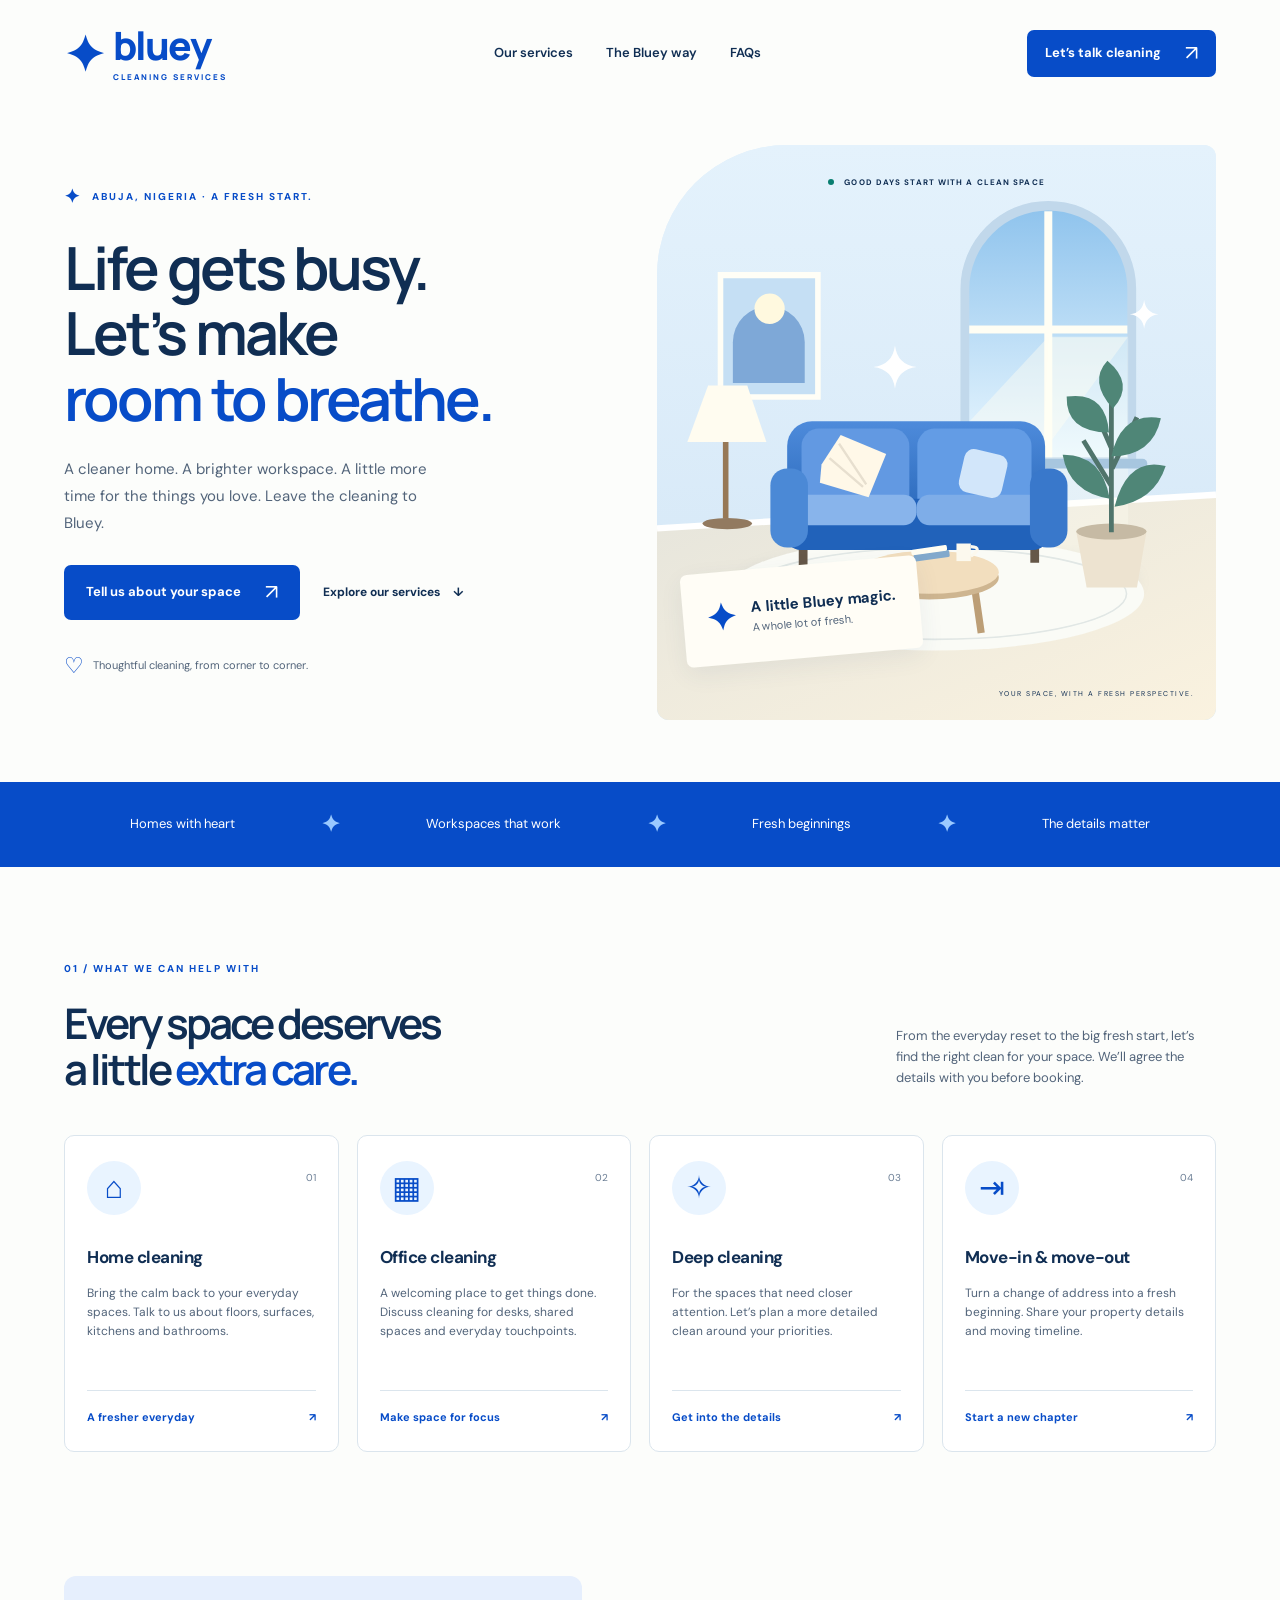
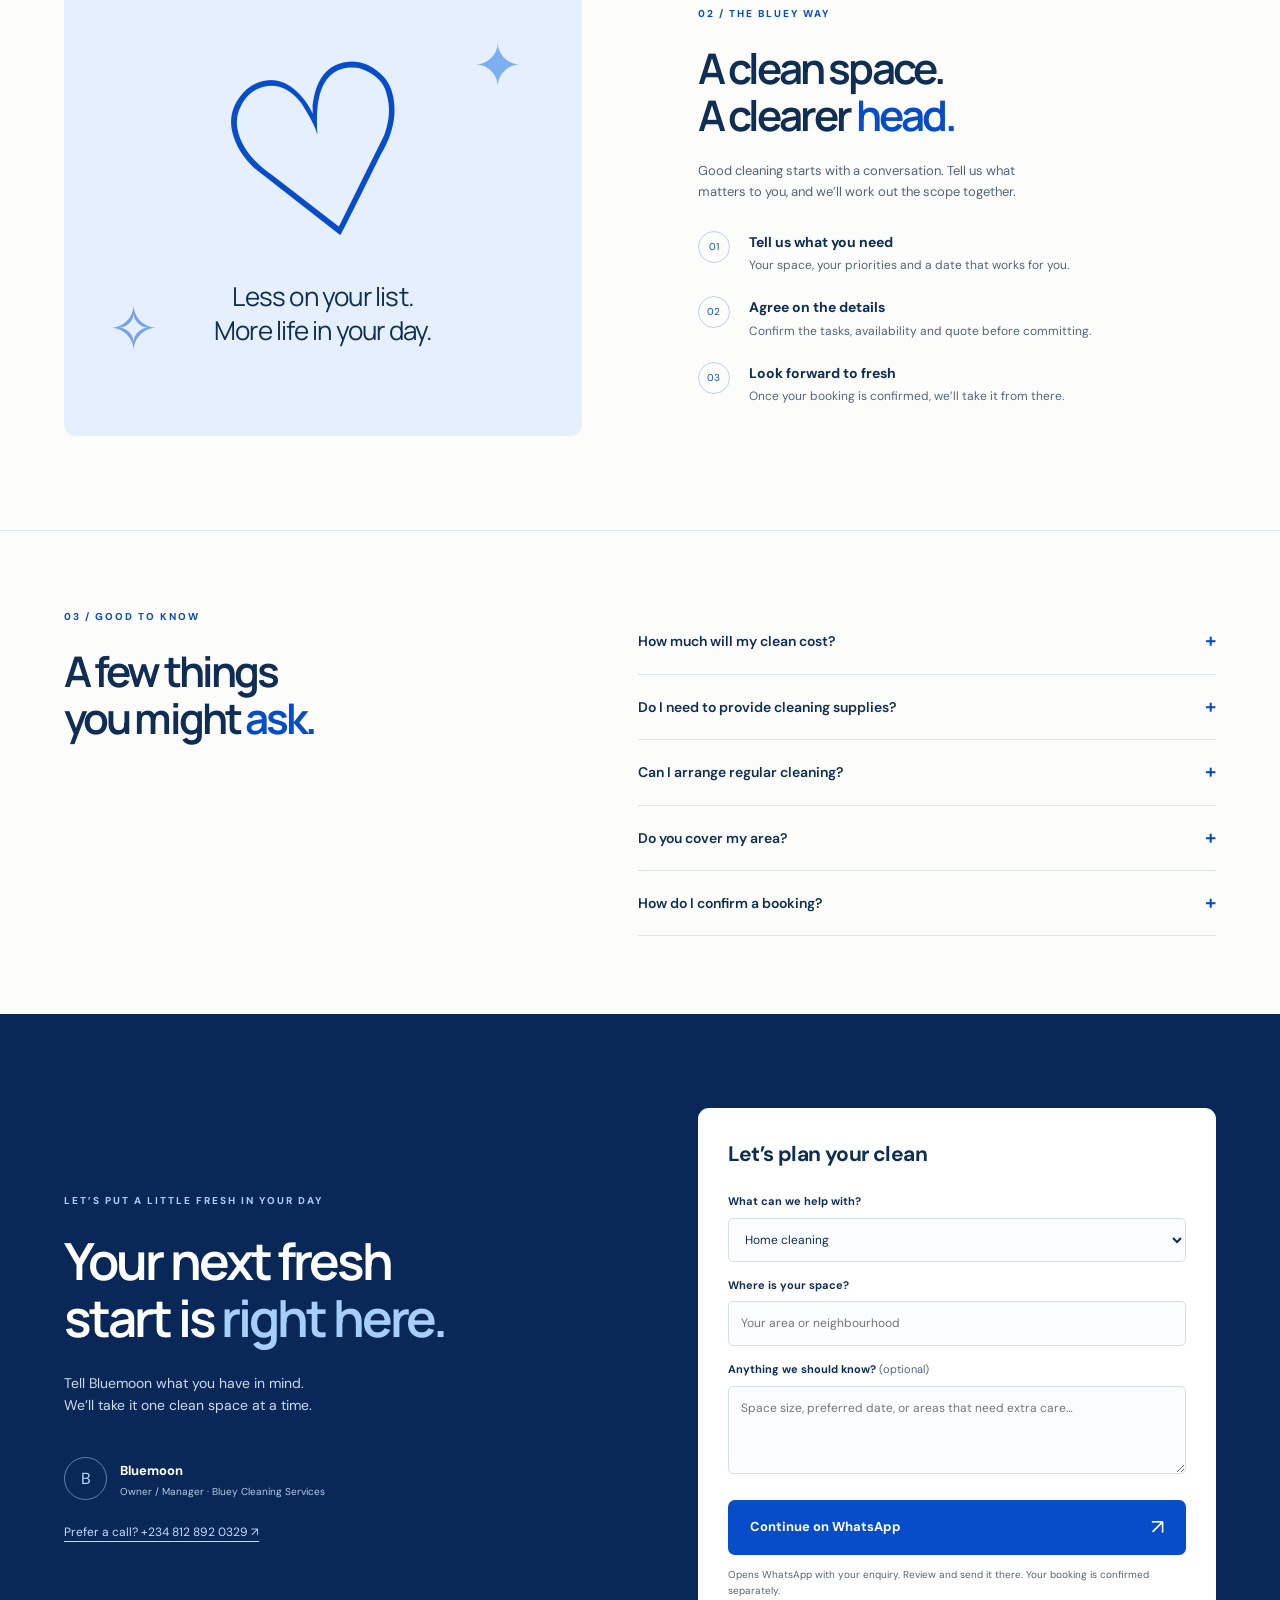
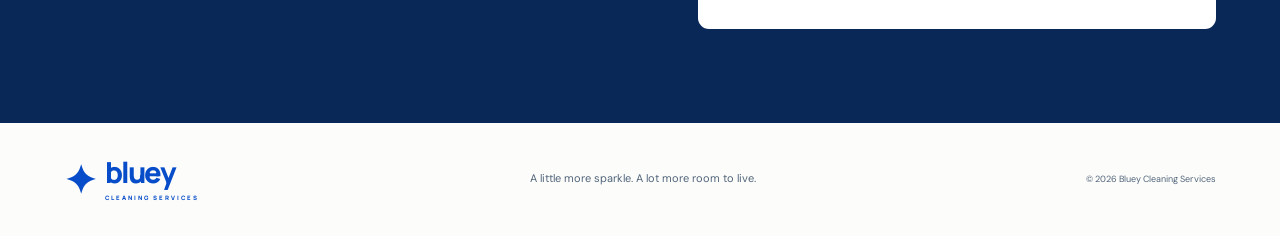
==== index.html @ faf84ef3 "Create Bluey Cleaning Services website for Abuja" ====
<!doctype html>
<html lang="en"><head><meta charset="utf-8"><meta name="viewport" content="width=device-width, initial-scale=1"><meta name="theme-color" content="#074cc8"><meta name="description" content="A little more sparkle. A lot more peace of mind. Explore home, office and deep cleaning in Abuja, Nigeria with Bluey Cleaning Services."><title>Bluey Cleaning Services — Make room for the good stuff.</title><link rel="icon" href="assets/favicon.svg" type="image/svg+xml"><link rel="stylesheet" href="style.css"><script src="script.js" defer></script></head>
<body><a class="skip" href="#main">Skip to content</a><header><a class="brand" href="#" aria-label="Bluey Cleaning Services home"><span class="brand-icon">✦</span><span>bluey<span class="brand-sub">CLEANING SERVICES</span></span></a><nav aria-label="Main navigation"><a href="#services">Our services</a><a href="#approach">The Bluey way</a><a href="#questions">FAQs</a></nav><a class="button small" href="#contact">Let’s talk cleaning <span>↗</span></a></header>
<main id="main"><section class="hero"><div class="hero-copy"><p class="eyebrow"><span class="tiny-star">✦</span> ABUJA, NIGERIA · A FRESH START.</p><h1>Life gets busy.<br>Let’s make<br><em>room to breathe.</em></h1><p class="intro">A cleaner home. A brighter workspace. A little more time for the things you love. Leave the cleaning to Bluey.</p><div class="hero-actions"><a class="button" href="#contact">Tell us about your space <span>↗</span></a><a class="text-link" href="#services">Explore our services <span>↓</span></a></div><div class="hero-note"><span>♡</span> Thoughtful cleaning, from corner to corner.</div></div><div class="hero-art"><div class="art-label"><span class="status-dot"></span> GOOD DAYS START WITH A CLEAN SPACE</div><img src="assets/room.svg" width="700" height="720" alt="Illustration of a bright, freshly tidied living room with a blue sofa, plants and sunlight through an arched window."><div class="floating-note"><span>✦</span><div>A little Bluey magic.<small>A whole lot of fresh.</small></div></div><span class="art-caption">YOUR SPACE, WITH A FRESH PERSPECTIVE.</span></div></section>
<div class="ribbon" aria-label="Cleaning for different spaces"><span>Homes with heart</span><b>✦</b><span>Workspaces that work</span><b>✦</b><span>Fresh beginnings</span><b>✦</b><span>The details matter</span></div>
<section id="services" class="section services"><div class="section-heading"><div><p class="eyebrow">01 / WHAT WE CAN HELP WITH</p><h2>Every space deserves<br>a little <em>extra care.</em></h2></div><p>From the everyday reset to the big fresh start, let’s find the right clean for your space. We’ll agree the details with you before booking.</p></div><div class="service-grid"><article><span class="service-icon">⌂</span><span class="service-number">01</span><h3>Home cleaning</h3><p>Bring the calm back to your everyday spaces. Talk to us about floors, surfaces, kitchens and bathrooms.</p><a href="#contact" data-service="Home cleaning">A fresher everyday <span>↗</span></a></article><article><span class="service-icon">▦</span><span class="service-number">02</span><h3>Office cleaning</h3><p>A welcoming place to get things done. Discuss cleaning for desks, shared spaces and everyday touchpoints.</p><a href="#contact" data-service="Office cleaning">Make space for focus <span>↗</span></a></article><article><span class="service-icon">✧</span><span class="service-number">03</span><h3>Deep cleaning</h3><p>For the spaces that need closer attention. Let’s plan a more detailed clean around your priorities.</p><a href="#contact" data-service="Deep cleaning">Get into the details <span>↗</span></a></article><article><span class="service-icon">⇥</span><span class="service-number">04</span><h3>Move-in & move-out</h3><p>Turn a change of address into a fresh beginning. Share your property details and moving timeline.</p><a href="#contact" data-service="Move-in / move-out cleaning">Start a new chapter <span>↗</span></a></article></div></section>
<section id="approach" class="approach section"><div class="approach-art" aria-hidden="true"><span class="orbit">✦</span><div class="big-heart">♡</div><p>Less on your list.<br>More life in your day.</p><span class="little-spark">✧</span></div><div class="approach-copy"><p class="eyebrow">02 / THE BLUEY WAY</p><h2>A clean space.<br>A clearer <em>head.</em></h2><p>Good cleaning starts with a conversation. Tell us what matters to you, and we’ll work out the scope together.</p><ol class="steps"><li><span>01</span><div><h3>Tell us what you need</h3><p>Your space, your priorities and a date that works for you.</p></div></li><li><span>02</span><div><h3>Agree on the details</h3><p>Confirm the tasks, availability and quote before committing.</p></div></li><li><span>03</span><div><h3>Look forward to fresh</h3><p>Once your booking is confirmed, we’ll take it from there.</p></div></li></ol></div></section>
<section id="questions" class="section faq"><div><p class="eyebrow">03 / GOOD TO KNOW</p><h2>A few things<br>you might <em>ask.</em></h2></div><div class="faq-list"><details><summary>How much will my clean cost?<span>+</span></summary><p>Your quote depends on the size and condition of the space and the tasks you need. Share the details with Bluey for a quote before booking.</p></details><details><summary>Do I need to provide cleaning supplies?<span>+</span></summary><p>Ask when arranging your clean. We’ll agree what’s needed and who will provide it, including any product preferences or sensitive surfaces.</p></details><details><summary>Can I arrange regular cleaning?<span>+</span></summary><p>Tell us your preferred frequency and days. Bluey can discuss a suitable arrangement, subject to availability.</p></details><details><summary>Do you cover my area?<span>+</span></summary><p>We serve Abuja, Nigeria. Include your area in your enquiry so Bluey can confirm coverage and availability for your location.</p></details><details><summary>How do I confirm a booking?<span>+</span></summary><p>Start with an enquiry below. Your booking is confirmed only after the service details, price and date have been agreed directly with Bluey.</p></details></div></section>
<section id="contact" class="contact section"><div><p class="eyebrow">LET’S PUT A LITTLE FRESH IN YOUR DAY</p><h2>Your next fresh<br>start is <em>right here.</em></h2><p>Tell Bluemoon what you have in mind.<br>We’ll take it one clean space at a time.</p><div class="contact-person"><span> B </span><div><strong>Bluemoon</strong><small>Owner / Manager · Bluey Cleaning Services</small></div></div><a class="phone-link" href="tel:+2348128920329">Prefer a call? +234 812 892 0329 ↗</a></div><form id="enquiry"><h3>Let’s plan your clean</h3><label for="service">What can we help with?</label><select id="service" name="service"><option>Home cleaning</option><option>Office cleaning</option><option>Deep cleaning</option><option>Move-in / move-out cleaning</option><option>Something else — let’s discuss</option></select><label for="area">Where is your space?</label><input id="area" name="area" placeholder="Your area or neighbourhood" maxlength="150" required><label for="details">Anything we should know? <span>(optional)</span></label><textarea id="details" name="details" rows="3" maxlength="1000" placeholder="Space size, preferred date, or areas that need extra care…"></textarea><button class="button" type="submit">Continue on WhatsApp <span>↗</span></button><p class="form-note" id="form-note">Opens WhatsApp with your enquiry. Review and send it there. Your booking is confirmed separately.</p><div id="message-result" hidden><label for="prepared-message">Your enquiry is ready to copy</label><textarea id="prepared-message" rows="6" readonly></textarea><button class="copy-button" id="copy-message" type="button">Copy message</button><p id="copy-status" role="status"></p></div></form></section>
</main><footer><a class="brand" href="#"><span class="brand-icon">✦</span><span>bluey<span class="brand-sub">CLEANING SERVICES</span></span></a><p>A little more sparkle. A lot more room to live.</p><span>© <span id="year">2026</span> Bluey Cleaning Services</span></footer></body></html>
---- style.css ----
@import url('https://fonts.googleapis.com/css2?family=DM+Sans:wght@400;450;500;600;650;700&family=Manrope:wght@400;500;600;650;700;750;800&display=swap');
:root{--blue:#074cc8;--navy:#092858;--sky:#e9f4ff;--ink:#102e53;--muted:#52647a;--white:#fff;--line:#dbe5ed}*{box-sizing:border-box}html{scroll-behavior:smooth;scroll-padding-top:100px}body{margin:0;background:#fcfdfb;color:var(--ink);font-family:'DM Sans',sans-serif;line-height:1.6}a{color:inherit;text-decoration:none}button,input,select,textarea{font:inherit}a,button,summary,input,select,textarea{-webkit-tap-highlight-color:transparent}a:focus-visible,button:focus-visible,summary:focus-visible,input:focus-visible,select:focus-visible,textarea:focus-visible{outline:3px solid #f6ab48;outline-offset:5px}.skip{position:absolute;left:20px;top:-100px;z-index:10;background:white;padding:15px}.skip:focus{top:10px}header{max-width:1440px;margin:auto;padding:26px 5%;display:flex;align-items:center;justify-content:space-between;gap:30px}.brand{display:flex;align-items:center;gap:10px;line-height:1;font-family:Manrope,sans-serif;font-size:39px;font-weight:800;letter-spacing:-2px;color:var(--blue)}.brand-icon{font-size:49px}.brand-sub{display:block;letter-spacing:2px;font-size:8px;margin-top:8px}nav{display:flex;gap:33px;font-size:13px;font-weight:600}nav a:hover,.text-link:hover{color:var(--blue)}.button{background:var(--blue);color:white;border:0;border-radius:7px;display:inline-flex;justify-content:space-between;align-items:center;gap:24px;padding:17px 22px;font-size:13px;font-weight:700;cursor:pointer;transition:background .2s,transform .2s}.button:hover{background:#063b98;transform:translateY(-2px)}.button span{font-size:21px;font-weight:400;line-height:1}.button.small{padding:13px 18px}.hero{max-width:1440px;margin:auto;display:grid;grid-template-columns:1fr 1fr;gap:34px;padding:38px 5% 62px;align-items:center}.eyebrow{font-size:10px;font-weight:750;letter-spacing:2px;color:var(--blue);margin:0 0 23px}.tiny-star{font-size:19px;vertical-align:middle;margin-right:6px}h1,h2,h3,p{margin-top:0}h1,h2{font-family:Manrope,sans-serif;line-height:1.1;letter-spacing:-2.9px;font-weight:650}h1{font-size:clamp(42px,4.65vw,70px);margin-bottom:25px}em{font-style:normal;color:var(--blue)}.intro{font-size:15px;max-width:370px;color:var(--muted);line-height:1.8}.hero-actions{display:flex;align-items:center;gap:23px;margin:28px 0}.text-link{font-size:12px;font-weight:700;display:flex;gap:13px}.hero-note{font-size:11px;color:var(--muted);display:flex;align-items:center;gap:9px}.hero-note>span{font-size:22px;color:var(--blue)}.hero-art{position:relative;background:#e3f0fa;border-radius:130px 12px 12px 12px;overflow:hidden;min-width:0}.hero-art>img{width:100%;height:auto;display:block}.art-label{position:absolute;top:31px;left:0;right:0;text-align:center;font-size:8px;font-weight:700;letter-spacing:1.1px}.status-dot{display:inline-block;background:#087e70;width:6px;height:6px;border-radius:50%;margin-right:7px}.floating-note{position:absolute;bottom:62px;left:26px;display:flex;align-items:center;gap:14px;padding:17px 23px;background:#fffdf6;box-shadow:0 8px 24px #24487712;border-radius:7px;transform:rotate(-5deg);font-size:15px;font-weight:700}.floating-note>span{font-size:37px;color:var(--blue)}.floating-note small{display:block;font-size:11px;font-weight:400;color:var(--muted)}.art-caption{position:absolute;bottom:21px;right:23px;font-size:7px;letter-spacing:1.5px}.ribbon{background:var(--blue);color:#fff;display:flex;justify-content:space-evenly;align-items:center;padding:24px 5%;gap:20px;font-size:13px}.ribbon b{font-size:23px;color:#9ac9ff}.section{padding:94px 5%;max-width:1440px;margin:auto}.section-heading{display:flex;justify-content:space-between;align-items:end;gap:30px;margin-bottom:42px}h2{font-size:clamp(35px,3.3vw,48px);margin-bottom:0}.section-heading>p{max-width:320px;font-size:13px;color:var(--muted);margin-bottom:4px}.service-grid{display:grid;grid-template-columns:repeat(4,1fr);gap:18px}.service-grid article{position:relative;border:1px solid var(--line);border-radius:10px;padding:25px 22px;background:white}.service-icon{font-size:31px;color:var(--blue);display:grid;place-items:center;width:54px;height:54px;border-radius:50%;background:var(--sky);margin-bottom:29px}.service-number{position:absolute;right:22px;top:34px;color:#6a7d94;font-size:10px}.service-grid h3{font-size:17px;letter-spacing:-.5px;margin-bottom:13px}.service-grid p{font-size:12px;color:var(--muted);min-height:79px;margin-bottom:27px}.service-grid a{border-top:1px solid var(--line);padding-top:18px;display:flex;justify-content:space-between;font-size:11px;font-weight:700;color:var(--blue);gap:10px}.approach{padding-top:30px;display:grid;grid-template-columns:1fr 1fr;gap:10%;align-items:center}.approach-art{position:relative;background:#e6effd;min-height:460px;border-radius:12px;display:flex;flex-direction:column;justify-content:center;align-items:center;overflow:hidden}.big-heart{font-family:Georgia,serif;font-size:230px;line-height:1.05;color:var(--blue);transform:rotate(-13deg)}.approach-art p{text-align:center;font-family:Manrope,sans-serif;font-size:26px;line-height:1.3;letter-spacing:-.8px}.orbit{position:absolute;top:43px;right:60px;font-size:59px;color:#7caff0}.little-spark{position:absolute;bottom:58px;left:44px;font-size:61px;color:#75a3e5}.approach-copy>p:not(.eyebrow){color:var(--muted);font-size:13px;margin:23px 0 0;max-width:350px}.steps{list-style:none;padding:0;margin:28px 0 0}.steps li{display:flex;gap:19px;margin-top:21px}.steps li>span{border:1px solid #b9d2ee;color:var(--blue);border-radius:50%;height:32px;min-width:32px;display:grid;place-items:center;font-size:10px}.steps h3{font-size:14px;margin-bottom:3px}.steps p{font-size:12px;color:var(--muted);margin:0}.faq{border-top:1px solid var(--line);display:grid;grid-template-columns:1fr 1.2fr;gap:8%;padding-top:78px;padding-bottom:78px}.faq-list details{border-bottom:1px solid var(--line)}summary{list-style:none;display:flex;justify-content:space-between;gap:15px;cursor:pointer;font-size:14px;font-weight:600;padding:21px 0}summary::-webkit-details-marker{display:none}summary span{color:var(--blue);font-size:20px;line-height:1}details[open] summary span{transform:rotate(45deg)}details p{color:var(--muted);font-size:13px;margin-bottom:21px;max-width:460px}.contact{background:var(--navy);max-width:none;padding-left:max(5%,calc((100vw - 1296px)/2));padding-right:max(5%,calc((100vw - 1296px)/2));color:white;display:grid;grid-template-columns:1fr 1fr;gap:10%;align-items:center}.contact .eyebrow{color:#a6ceff}.contact h2{font-size:clamp(38px,4vw,59px)}.contact em{color:#a6ceff}.contact>div>p:not(.eyebrow){color:#cedbea;font-size:14px;margin-top:27px}.contact-person{display:flex;align-items:center;gap:13px;margin-top:40px}.contact-person>span{border:1px solid #6482a8;border-radius:50%;width:43px;height:43px;display:grid;place-items:center;color:#bcd8fa}.contact-person strong{font-size:13px}.contact-person small{display:block;font-size:10px;color:#b7cbe5;margin-top:2px}form{background:white;border-radius:11px;padding:30px;color:var(--ink)}form h3{font-size:21px;letter-spacing:-.6px;margin-bottom:21px}label{font-size:11px;font-weight:700;display:block;margin:15px 0 7px}label span{font-weight:400;color:var(--muted)}input,select,textarea{width:100%;padding:12px;border:1px solid #d3dfe9;border-radius:5px;background:#fbfcfe;color:var(--ink);font-size:12px}textarea{resize:vertical;min-height:88px}form .button{width:100%;margin-top:18px}.form-note{font-size:10px;color:var(--muted);line-height:1.6;margin:12px 0 0}.copy-button{color:var(--blue);background:var(--sky);border:0;padding:10px 15px;border-radius:5px;cursor:pointer;margin-top:8px}#copy-status{font-size:12px;margin-bottom:0}footer{padding:35px 5%;max-width:1440px;margin:auto;display:flex;align-items:center;justify-content:space-between;gap:25px}footer .brand{font-size:29px}footer .brand-icon{font-size:39px}footer .brand-sub{font-size:6px}footer p{font-size:11px;color:var(--muted);margin:0}footer>span{font-size:9px;color:var(--muted)}@media(min-width:1500px){.contact{gap:130px}.hero{padding-top:55px}}@media(max-width:1000px){header{gap:15px}nav{gap:20px}.hero-actions{align-items:start;flex-direction:column;gap:18px}.service-grid{grid-template-columns:repeat(2,1fr)}.service-grid p{min-height:40px}.approach{gap:6%}.contact{gap:6%}.art-label{font-size:6px;top:22px}.floating-note{bottom:47px;padding:10px 15px;font-size:12px}.floating-note small{font-size:9px}.floating-note>span{font-size:28px}h1{letter-spacing:-2px}.hero-art{border-top-left-radius:90px}}@media(max-width:700px){html{scroll-padding-top:20px}header{padding:20px 6%}.brand{font-size:31px}.brand-icon{font-size:39px}.brand-sub{font-size:6px}nav{display:none}.button.small{font-size:10px;padding:11px 13px;gap:10px}.hero{grid-template-columns:1fr;padding:34px 6% 38px;gap:30px}h1{font-size:49px;letter-spacing:-2.6px}.hero .eyebrow{font-size:9px;letter-spacing:1.5px;margin-bottom:19px}.intro{font-size:14px;max-width:350px}.hero-actions{flex-direction:row;align-items:center;gap:17px;flex-wrap:wrap}.hero .button{font-size:11px;padding:15px 16px;gap:12px}.hero .text-link{font-size:10px}.hero-art{max-height:520px}.hero-art img{object-fit:cover}.art-label{font-size:7px;top:27px}.floating-note{bottom:46px;left:22px;font-size:14px;padding:13px 19px}.art-caption{font-size:6px}.ribbon{display:grid;grid-template-columns:1fr auto 1fr;gap:9px;text-align:center;font-size:10px;padding:17px 6%}.ribbon b:nth-of-type(2){display:none}.ribbon b{font-size:16px}.section{padding:59px 6%}.section-heading{display:block;margin-bottom:29px}.section-heading>p{margin-top:22px;font-size:13px;max-width:100%}h2{font-size:36px;letter-spacing:-1.9px}.eyebrow{font-size:9px;letter-spacing:1.5px;margin-bottom:17px}.service-grid{gap:12px}.service-grid article{padding:18px 15px}.service-icon{width:44px;height:44px;font-size:26px;margin-bottom:23px}.service-number{right:16px;top:26px}.service-grid h3{font-size:15px;line-height:1.4}.service-grid p{font-size:11px;min-height:105px;margin-bottom:17px}.service-grid a{font-size:9px;gap:3px}.approach{grid-template-columns:1fr;gap:36px;padding-top:0}.approach-art{min-height:350px}.big-heart{font-size:170px}.approach-art p{font-size:23px}.faq{grid-template-columns:1fr;gap:27px}.faq summary{font-size:13px}.contact{grid-template-columns:1fr;gap:35px}.contact h2{font-size:43px}.contact-person{margin-top:25px}form{padding:24px}footer{flex-wrap:wrap;padding:30px 6%;gap:19px}footer p{font-size:10px}footer>span{width:100%}}@media(prefers-reduced-motion:reduce){html{scroll-behavior:auto}*{transition:none!important}}

.phone-link{display:inline-block;color:#c3ddff;font-size:12px;margin-top:23px;text-decoration:underline;text-underline-offset:5px}
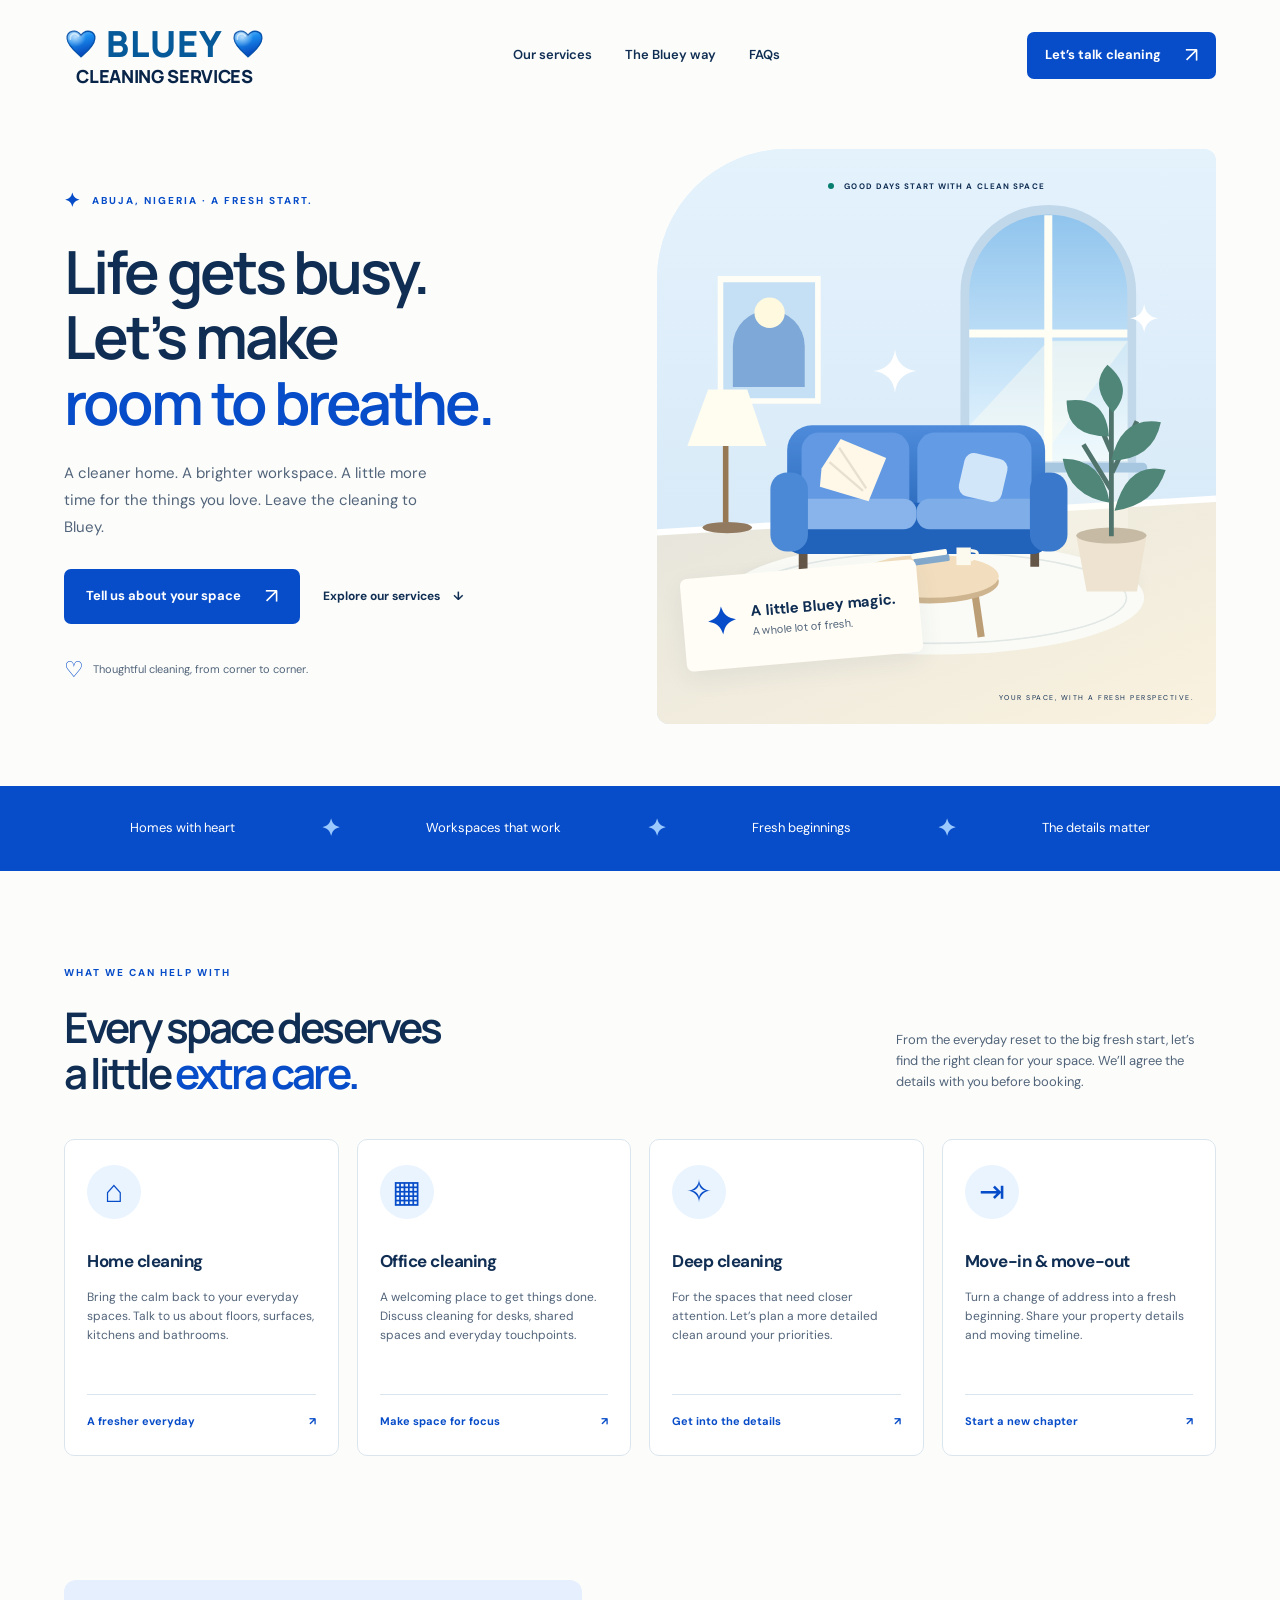
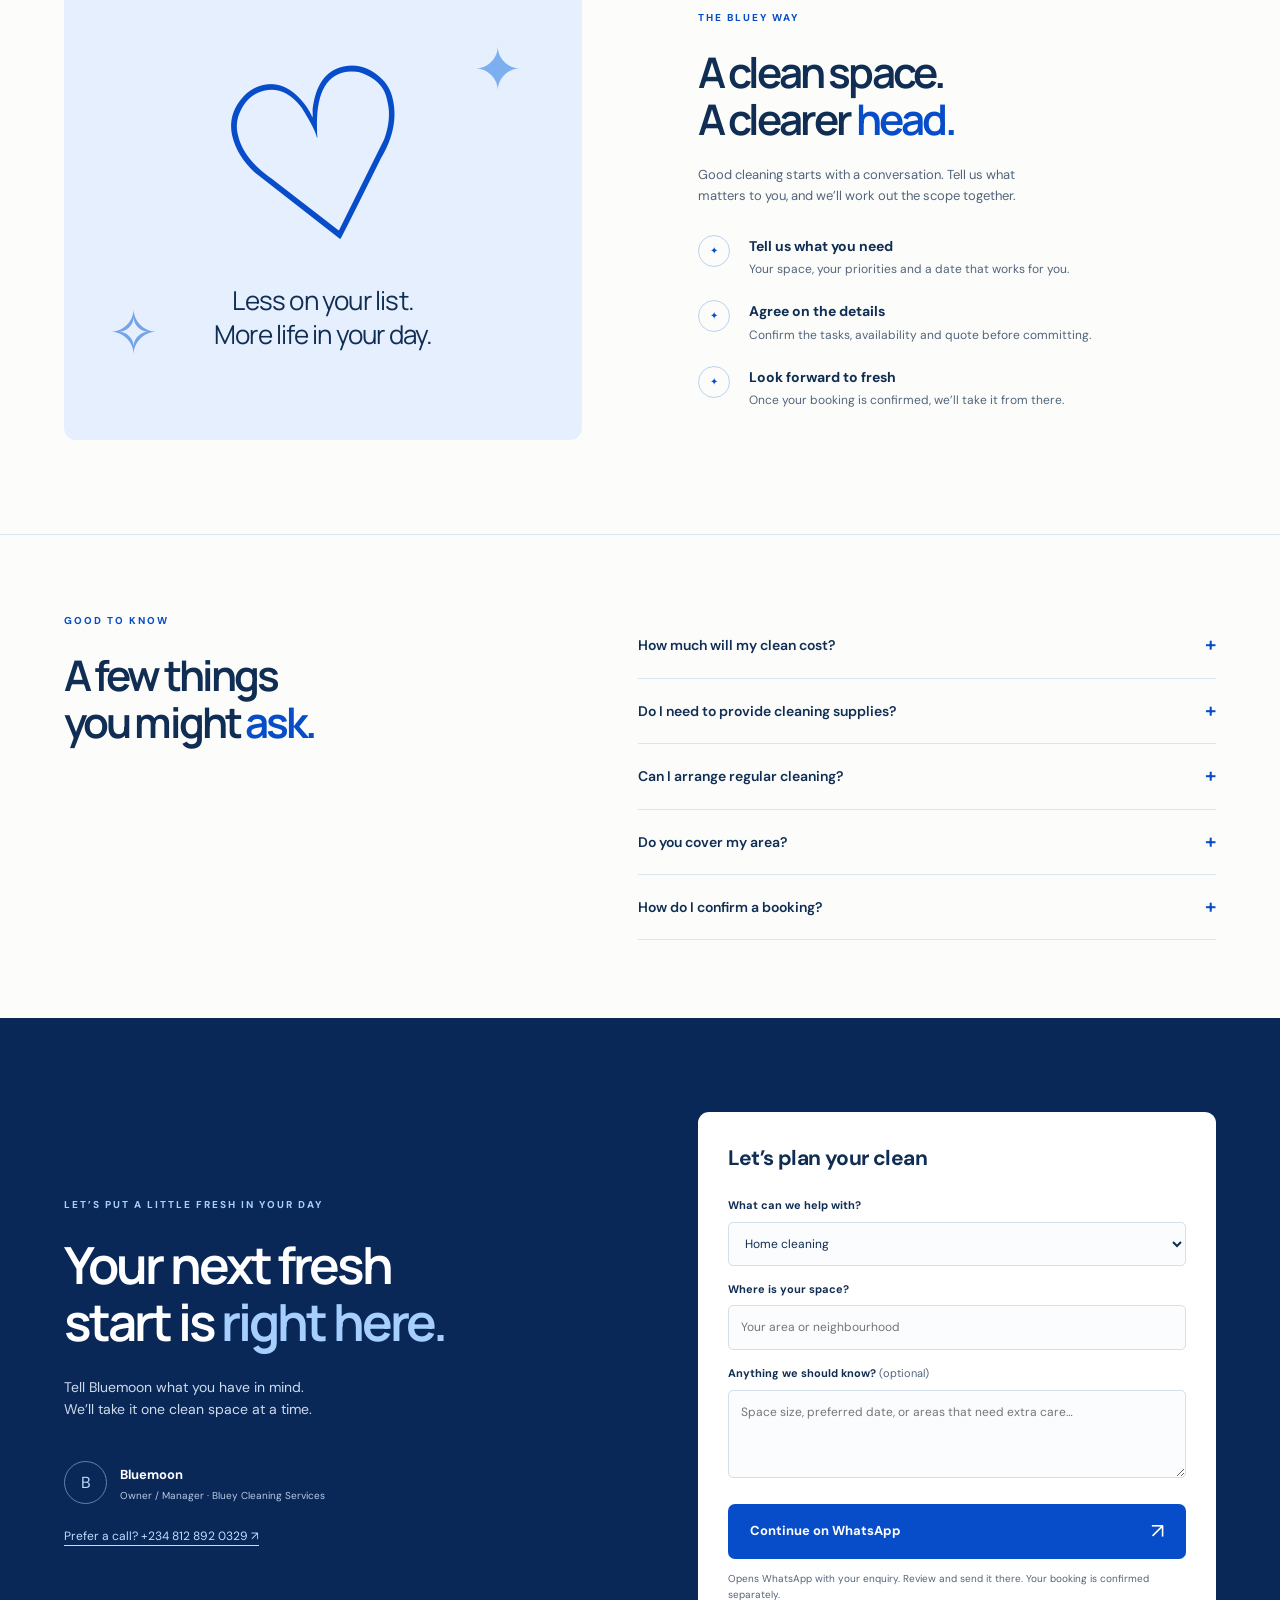
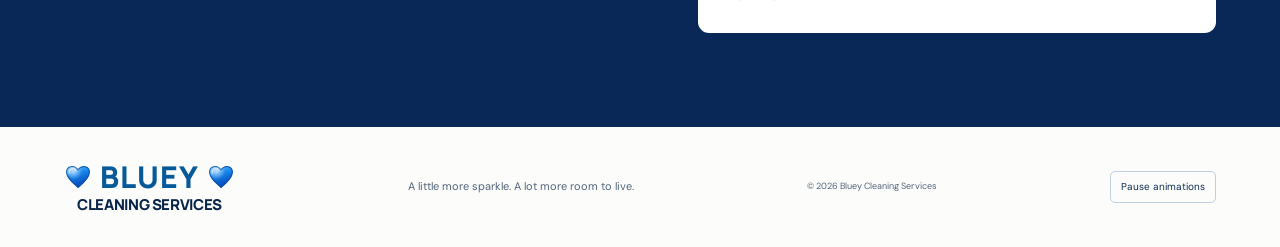
==== commit cca46dbe: "Match card logo, remove numbering and add accessible animations" ====
--- a/index.html
+++ b/index.html
@@ -1,10 +1,10 @@
 <!doctype html>
-<html lang="en"><head><meta charset="utf-8"><meta name="viewport" content="width=device-width, initial-scale=1"><meta name="theme-color" content="#074cc8"><meta name="description" content="A little more sparkle. A lot more peace of mind. Explore home, office and deep cleaning in Abuja, Nigeria with Bluey Cleaning Services."><title>Bluey Cleaning Services — Make room for the good stuff.</title><link rel="icon" href="assets/favicon.svg" type="image/svg+xml"><link rel="stylesheet" href="style.css"><script src="script.js" defer></script></head>
-<body><a class="skip" href="#main">Skip to content</a><header><a class="brand" href="#" aria-label="Bluey Cleaning Services home"><span class="brand-icon">✦</span><span>bluey<span class="brand-sub">CLEANING SERVICES</span></span></a><nav aria-label="Main navigation"><a href="#services">Our services</a><a href="#approach">The Bluey way</a><a href="#questions">FAQs</a></nav><a class="button small" href="#contact">Let’s talk cleaning <span>↗</span></a></header>
+<html lang="en"><head><meta charset="utf-8"><meta name="viewport" content="width=device-width, initial-scale=1"><meta name="theme-color" content="#074cc8"><meta name="description" content="A little more sparkle. A lot more peace of mind. Explore home, office and deep cleaning in Abuja, Nigeria with Bluey Cleaning Services."><title>Bluey Cleaning Services — Make room for the good stuff.</title><link rel="icon" href="assets/favicon.svg" type="image/svg+xml"><link rel="stylesheet" href="style.css?v=2"><script src="script.js?v=2" defer></script></head>
+<body><a class="skip" href="#main">Skip to content</a><header><a class="brand" href="#" aria-label="Bluey Cleaning Services home"><span class="brand-top"><img class="brand-heart" src="assets/heart.svg" alt="" width="36" height="36"><span>BLUEY</span><img class="brand-heart" src="assets/heart.svg" alt="" width="36" height="36"></span><span class="brand-sub">CLEANING SERVICES</span></a><nav aria-label="Main navigation"><a href="#services">Our services</a><a href="#approach">The Bluey way</a><a href="#questions">FAQs</a></nav><a class="button small" href="#contact">Let’s talk cleaning <span>↗</span></a></header>
 <main id="main"><section class="hero"><div class="hero-copy"><p class="eyebrow"><span class="tiny-star">✦</span> ABUJA, NIGERIA · A FRESH START.</p><h1>Life gets busy.<br>Let’s make<br><em>room to breathe.</em></h1><p class="intro">A cleaner home. A brighter workspace. A little more time for the things you love. Leave the cleaning to Bluey.</p><div class="hero-actions"><a class="button" href="#contact">Tell us about your space <span>↗</span></a><a class="text-link" href="#services">Explore our services <span>↓</span></a></div><div class="hero-note"><span>♡</span> Thoughtful cleaning, from corner to corner.</div></div><div class="hero-art"><div class="art-label"><span class="status-dot"></span> GOOD DAYS START WITH A CLEAN SPACE</div><img src="assets/room.svg" width="700" height="720" alt="Illustration of a bright, freshly tidied living room with a blue sofa, plants and sunlight through an arched window."><div class="floating-note"><span>✦</span><div>A little Bluey magic.<small>A whole lot of fresh.</small></div></div><span class="art-caption">YOUR SPACE, WITH A FRESH PERSPECTIVE.</span></div></section>
 <div class="ribbon" aria-label="Cleaning for different spaces"><span>Homes with heart</span><b>✦</b><span>Workspaces that work</span><b>✦</b><span>Fresh beginnings</span><b>✦</b><span>The details matter</span></div>
-<section id="services" class="section services"><div class="section-heading"><div><p class="eyebrow">01 / WHAT WE CAN HELP WITH</p><h2>Every space deserves<br>a little <em>extra care.</em></h2></div><p>From the everyday reset to the big fresh start, let’s find the right clean for your space. We’ll agree the details with you before booking.</p></div><div class="service-grid"><article><span class="service-icon">⌂</span><span class="service-number">01</span><h3>Home cleaning</h3><p>Bring the calm back to your everyday spaces. Talk to us about floors, surfaces, kitchens and bathrooms.</p><a href="#contact" data-service="Home cleaning">A fresher everyday <span>↗</span></a></article><article><span class="service-icon">▦</span><span class="service-number">02</span><h3>Office cleaning</h3><p>A welcoming place to get things done. Discuss cleaning for desks, shared spaces and everyday touchpoints.</p><a href="#contact" data-service="Office cleaning">Make space for focus <span>↗</span></a></article><article><span class="service-icon">✧</span><span class="service-number">03</span><h3>Deep cleaning</h3><p>For the spaces that need closer attention. Let’s plan a more detailed clean around your priorities.</p><a href="#contact" data-service="Deep cleaning">Get into the details <span>↗</span></a></article><article><span class="service-icon">⇥</span><span class="service-number">04</span><h3>Move-in & move-out</h3><p>Turn a change of address into a fresh beginning. Share your property details and moving timeline.</p><a href="#contact" data-service="Move-in / move-out cleaning">Start a new chapter <span>↗</span></a></article></div></section>
-<section id="approach" class="approach section"><div class="approach-art" aria-hidden="true"><span class="orbit">✦</span><div class="big-heart">♡</div><p>Less on your list.<br>More life in your day.</p><span class="little-spark">✧</span></div><div class="approach-copy"><p class="eyebrow">02 / THE BLUEY WAY</p><h2>A clean space.<br>A clearer <em>head.</em></h2><p>Good cleaning starts with a conversation. Tell us what matters to you, and we’ll work out the scope together.</p><ol class="steps"><li><span>01</span><div><h3>Tell us what you need</h3><p>Your space, your priorities and a date that works for you.</p></div></li><li><span>02</span><div><h3>Agree on the details</h3><p>Confirm the tasks, availability and quote before committing.</p></div></li><li><span>03</span><div><h3>Look forward to fresh</h3><p>Once your booking is confirmed, we’ll take it from there.</p></div></li></ol></div></section>
-<section id="questions" class="section faq"><div><p class="eyebrow">03 / GOOD TO KNOW</p><h2>A few things<br>you might <em>ask.</em></h2></div><div class="faq-list"><details><summary>How much will my clean cost?<span>+</span></summary><p>Your quote depends on the size and condition of the space and the tasks you need. Share the details with Bluey for a quote before booking.</p></details><details><summary>Do I need to provide cleaning supplies?<span>+</span></summary><p>Ask when arranging your clean. We’ll agree what’s needed and who will provide it, including any product preferences or sensitive surfaces.</p></details><details><summary>Can I arrange regular cleaning?<span>+</span></summary><p>Tell us your preferred frequency and days. Bluey can discuss a suitable arrangement, subject to availability.</p></details><details><summary>Do you cover my area?<span>+</span></summary><p>We serve Abuja, Nigeria. Include your area in your enquiry so Bluey can confirm coverage and availability for your location.</p></details><details><summary>How do I confirm a booking?<span>+</span></summary><p>Start with an enquiry below. Your booking is confirmed only after the service details, price and date have been agreed directly with Bluey.</p></details></div></section>
+<section id="services" class="section services"><div class="section-heading"><div><p class="eyebrow">WHAT WE CAN HELP WITH</p><h2>Every space deserves<br>a little <em>extra care.</em></h2></div><p>From the everyday reset to the big fresh start, let’s find the right clean for your space. We’ll agree the details with you before booking.</p></div><div class="service-grid"><article><span class="service-icon">⌂</span><h3>Home cleaning</h3><p>Bring the calm back to your everyday spaces. Talk to us about floors, surfaces, kitchens and bathrooms.</p><a href="#contact" data-service="Home cleaning">A fresher everyday <span>↗</span></a></article><article><span class="service-icon">▦</span><h3>Office cleaning</h3><p>A welcoming place to get things done. Discuss cleaning for desks, shared spaces and everyday touchpoints.</p><a href="#contact" data-service="Office cleaning">Make space for focus <span>↗</span></a></article><article><span class="service-icon">✧</span><h3>Deep cleaning</h3><p>For the spaces that need closer attention. Let’s plan a more detailed clean around your priorities.</p><a href="#contact" data-service="Deep cleaning">Get into the details <span>↗</span></a></article><article><span class="service-icon">⇥</span><h3>Move-in & move-out</h3><p>Turn a change of address into a fresh beginning. Share your property details and moving timeline.</p><a href="#contact" data-service="Move-in / move-out cleaning">Start a new chapter <span>↗</span></a></article></div></section>
+<section id="approach" class="approach section"><div class="approach-art" aria-hidden="true"><span class="orbit">✦</span><div class="big-heart">♡</div><p>Less on your list.<br>More life in your day.</p><span class="little-spark">✧</span></div><div class="approach-copy"><p class="eyebrow">THE BLUEY WAY</p><h2>A clean space.<br>A clearer <em>head.</em></h2><p>Good cleaning starts with a conversation. Tell us what matters to you, and we’ll work out the scope together.</p><ul class="steps"><li><span aria-hidden="true">✦</span><div><h3>Tell us what you need</h3><p>Your space, your priorities and a date that works for you.</p></div></li><li><span aria-hidden="true">✦</span><div><h3>Agree on the details</h3><p>Confirm the tasks, availability and quote before committing.</p></div></li><li><span aria-hidden="true">✦</span><div><h3>Look forward to fresh</h3><p>Once your booking is confirmed, we’ll take it from there.</p></div></li></ul></div></section>
+<section id="questions" class="section faq"><div><p class="eyebrow">GOOD TO KNOW</p><h2>A few things<br>you might <em>ask.</em></h2></div><div class="faq-list"><details><summary>How much will my clean cost?<span>+</span></summary><p>Your quote depends on the size and condition of the space and the tasks you need. Share the details with Bluey for a quote before booking.</p></details><details><summary>Do I need to provide cleaning supplies?<span>+</span></summary><p>Ask when arranging your clean. We’ll agree what’s needed and who will provide it, including any product preferences or sensitive surfaces.</p></details><details><summary>Can I arrange regular cleaning?<span>+</span></summary><p>Tell us your preferred frequency and days. Bluey can discuss a suitable arrangement, subject to availability.</p></details><details><summary>Do you cover my area?<span>+</span></summary><p>We serve Abuja, Nigeria. Include your area in your enquiry so Bluey can confirm coverage and availability for your location.</p></details><details><summary>How do I confirm a booking?<span>+</span></summary><p>Start with an enquiry below. Your booking is confirmed only after the service details, price and date have been agreed directly with Bluey.</p></details></div></section>
 <section id="contact" class="contact section"><div><p class="eyebrow">LET’S PUT A LITTLE FRESH IN YOUR DAY</p><h2>Your next fresh<br>start is <em>right here.</em></h2><p>Tell Bluemoon what you have in mind.<br>We’ll take it one clean space at a time.</p><div class="contact-person"><span> B </span><div><strong>Bluemoon</strong><small>Owner / Manager · Bluey Cleaning Services</small></div></div><a class="phone-link" href="tel:+2348128920329">Prefer a call? +234 812 892 0329 ↗</a></div><form id="enquiry"><h3>Let’s plan your clean</h3><label for="service">What can we help with?</label><select id="service" name="service"><option>Home cleaning</option><option>Office cleaning</option><option>Deep cleaning</option><option>Move-in / move-out cleaning</option><option>Something else — let’s discuss</option></select><label for="area">Where is your space?</label><input id="area" name="area" placeholder="Your area or neighbourhood" maxlength="150" required><label for="details">Anything we should know? <span>(optional)</span></label><textarea id="details" name="details" rows="3" maxlength="1000" placeholder="Space size, preferred date, or areas that need extra care…"></textarea><button class="button" type="submit">Continue on WhatsApp <span>↗</span></button><p class="form-note" id="form-note">Opens WhatsApp with your enquiry. Review and send it there. Your booking is confirmed separately.</p><div id="message-result" hidden><label for="prepared-message">Your enquiry is ready to copy</label><textarea id="prepared-message" rows="6" readonly></textarea><button class="copy-button" id="copy-message" type="button">Copy message</button><p id="copy-status" role="status"></p></div></form></section>
-</main><footer><a class="brand" href="#"><span class="brand-icon">✦</span><span>bluey<span class="brand-sub">CLEANING SERVICES</span></span></a><p>A little more sparkle. A lot more room to live.</p><span>© <span id="year">2026</span> Bluey Cleaning Services</span></footer></body></html>
+</main><footer><a class="brand" href="#" aria-label="Bluey Cleaning Services home"><span class="brand-top"><img class="brand-heart" src="assets/heart.svg" alt="" width="36" height="36"><span>BLUEY</span><img class="brand-heart" src="assets/heart.svg" alt="" width="36" height="36"></span><span class="brand-sub">CLEANING SERVICES</span></a><p>A little more sparkle. A lot more room to live.</p><span>© <span id="year">2026</span> Bluey Cleaning Services</span><button class="motion-toggle" type="button" aria-pressed="false" hidden>Pause animations</button></footer></body></html>
--- a/style.css
+++ b/style.css
@@ -2,3 +2,37 @@
 :root{--blue:#074cc8;--navy:#092858;--sky:#e9f4ff;--ink:#102e53;--muted:#52647a;--white:#fff;--line:#dbe5ed}*{box-sizing:border-box}html{scroll-behavior:smooth;scroll-padding-top:100px}body{margin:0;background:#fcfdfb;color:var(--ink);font-family:'DM Sans',sans-serif;line-height:1.6}a{color:inherit;text-decoration:none}button,input,select,textarea{font:inherit}a,button,summary,input,select,textarea{-webkit-tap-highlight-color:transparent}a:focus-visible,button:focus-visible,summary:focus-visible,input:focus-visible,select:focus-visible,textarea:focus-visible{outline:3px solid #f6ab48;outline-offset:5px}.skip{position:absolute;left:20px;top:-100px;z-index:10;background:white;padding:15px}.skip:focus{top:10px}header{max-width:1440px;margin:auto;padding:26px 5%;display:flex;align-items:center;justify-content:space-between;gap:30px}.brand{display:flex;align-items:center;gap:10px;line-height:1;font-family:Manrope,sans-serif;font-size:39px;font-weight:800;letter-spacing:-2px;color:var(--blue)}.brand-icon{font-size:49px}.brand-sub{display:block;letter-spacing:2px;font-size:8px;margin-top:8px}nav{display:flex;gap:33px;font-size:13px;font-weight:600}nav a:hover,.text-link:hover{color:var(--blue)}.button{background:var(--blue);color:white;border:0;border-radius:7px;display:inline-flex;justify-content:space-between;align-items:center;gap:24px;padding:17px 22px;font-size:13px;font-weight:700;cursor:pointer;transition:background .2s,transform .2s}.button:hover{background:#063b98;transform:translateY(-2px)}.button span{font-size:21px;font-weight:400;line-height:1}.button.small{padding:13px 18px}.hero{max-width:1440px;margin:auto;display:grid;grid-template-columns:1fr 1fr;gap:34px;padding:38px 5% 62px;align-items:center}.eyebrow{font-size:10px;font-weight:750;letter-spacing:2px;color:var(--blue);margin:0 0 23px}.tiny-star{font-size:19px;vertical-align:middle;margin-right:6px}h1,h2,h3,p{margin-top:0}h1,h2{font-family:Manrope,sans-serif;line-height:1.1;letter-spacing:-2.9px;font-weight:650}h1{font-size:clamp(42px,4.65vw,70px);margin-bottom:25px}em{font-style:normal;color:var(--blue)}.intro{font-size:15px;max-width:370px;color:var(--muted);line-height:1.8}.hero-actions{display:flex;align-items:center;gap:23px;margin:28px 0}.text-link{font-size:12px;font-weight:700;display:flex;gap:13px}.hero-note{font-size:11px;color:var(--muted);display:flex;align-items:center;gap:9px}.hero-note>span{font-size:22px;color:var(--blue)}.hero-art{position:relative;background:#e3f0fa;border-radius:130px 12px 12px 12px;overflow:hidden;min-width:0}.hero-art>img{width:100%;height:auto;display:block}.art-label{position:absolute;top:31px;left:0;right:0;text-align:center;font-size:8px;font-weight:700;letter-spacing:1.1px}.status-dot{display:inline-block;background:#087e70;width:6px;height:6px;border-radius:50%;margin-right:7px}.floating-note{position:absolute;bottom:62px;left:26px;display:flex;align-items:center;gap:14px;padding:17px 23px;background:#fffdf6;box-shadow:0 8px 24px #24487712;border-radius:7px;transform:rotate(-5deg);font-size:15px;font-weight:700}.floating-note>span{font-size:37px;color:var(--blue)}.floating-note small{display:block;font-size:11px;font-weight:400;color:var(--muted)}.art-caption{position:absolute;bottom:21px;right:23px;font-size:7px;letter-spacing:1.5px}.ribbon{background:var(--blue);color:#fff;display:flex;justify-content:space-evenly;align-items:center;padding:24px 5%;gap:20px;font-size:13px}.ribbon b{font-size:23px;color:#9ac9ff}.section{padding:94px 5%;max-width:1440px;margin:auto}.section-heading{display:flex;justify-content:space-between;align-items:end;gap:30px;margin-bottom:42px}h2{font-size:clamp(35px,3.3vw,48px);margin-bottom:0}.section-heading>p{max-width:320px;font-size:13px;color:var(--muted);margin-bottom:4px}.service-grid{display:grid;grid-template-columns:repeat(4,1fr);gap:18px}.service-grid article{position:relative;border:1px solid var(--line);border-radius:10px;padding:25px 22px;background:white}.service-icon{font-size:31px;color:var(--blue);display:grid;place-items:center;width:54px;height:54px;border-radius:50%;background:var(--sky);margin-bottom:29px}.service-number{position:absolute;right:22px;top:34px;color:#6a7d94;font-size:10px}.service-grid h3{font-size:17px;letter-spacing:-.5px;margin-bottom:13px}.service-grid p{font-size:12px;color:var(--muted);min-height:79px;margin-bottom:27px}.service-grid a{border-top:1px solid var(--line);padding-top:18px;display:flex;justify-content:space-between;font-size:11px;font-weight:700;color:var(--blue);gap:10px}.approach{padding-top:30px;display:grid;grid-template-columns:1fr 1fr;gap:10%;align-items:center}.approach-art{position:relative;background:#e6effd;min-height:460px;border-radius:12px;display:flex;flex-direction:column;justify-content:center;align-items:center;overflow:hidden}.big-heart{font-family:Georgia,serif;font-size:230px;line-height:1.05;color:var(--blue);transform:rotate(-13deg)}.approach-art p{text-align:center;font-family:Manrope,sans-serif;font-size:26px;line-height:1.3;letter-spacing:-.8px}.orbit{position:absolute;top:43px;right:60px;font-size:59px;color:#7caff0}.little-spark{position:absolute;bottom:58px;left:44px;font-size:61px;color:#75a3e5}.approach-copy>p:not(.eyebrow){color:var(--muted);font-size:13px;margin:23px 0 0;max-width:350px}.steps{list-style:none;padding:0;margin:28px 0 0}.steps li{display:flex;gap:19px;margin-top:21px}.steps li>span{border:1px solid #b9d2ee;color:var(--blue);border-radius:50%;height:32px;min-width:32px;display:grid;place-items:center;font-size:10px}.steps h3{font-size:14px;margin-bottom:3px}.steps p{font-size:12px;color:var(--muted);margin:0}.faq{border-top:1px solid var(--line);display:grid;grid-template-columns:1fr 1.2fr;gap:8%;padding-top:78px;padding-bottom:78px}.faq-list details{border-bottom:1px solid var(--line)}summary{list-style:none;display:flex;justify-content:space-between;gap:15px;cursor:pointer;font-size:14px;font-weight:600;padding:21px 0}summary::-webkit-details-marker{display:none}summary span{color:var(--blue);font-size:20px;line-height:1}details[open] summary span{transform:rotate(45deg)}details p{color:var(--muted);font-size:13px;margin-bottom:21px;max-width:460px}.contact{background:var(--navy);max-width:none;padding-left:max(5%,calc((100vw - 1296px)/2));padding-right:max(5%,calc((100vw - 1296px)/2));color:white;display:grid;grid-template-columns:1fr 1fr;gap:10%;align-items:center}.contact .eyebrow{color:#a6ceff}.contact h2{font-size:clamp(38px,4vw,59px)}.contact em{color:#a6ceff}.contact>div>p:not(.eyebrow){color:#cedbea;font-size:14px;margin-top:27px}.contact-person{display:flex;align-items:center;gap:13px;margin-top:40px}.contact-person>span{border:1px solid #6482a8;border-radius:50%;width:43px;height:43px;display:grid;place-items:center;color:#bcd8fa}.contact-person strong{font-size:13px}.contact-person small{display:block;font-size:10px;color:#b7cbe5;margin-top:2px}form{background:white;border-radius:11px;padding:30px;color:var(--ink)}form h3{font-size:21px;letter-spacing:-.6px;margin-bottom:21px}label{font-size:11px;font-weight:700;display:block;margin:15px 0 7px}label span{font-weight:400;color:var(--muted)}input,select,textarea{width:100%;padding:12px;border:1px solid #d3dfe9;border-radius:5px;background:#fbfcfe;color:var(--ink);font-size:12px}textarea{resize:vertical;min-height:88px}form .button{width:100%;margin-top:18px}.form-note{font-size:10px;color:var(--muted);line-height:1.6;margin:12px 0 0}.copy-button{color:var(--blue);background:var(--sky);border:0;padding:10px 15px;border-radius:5px;cursor:pointer;margin-top:8px}#copy-status{font-size:12px;margin-bottom:0}footer{padding:35px 5%;max-width:1440px;margin:auto;display:flex;align-items:center;justify-content:space-between;gap:25px}footer .brand{font-size:29px}footer .brand-icon{font-size:39px}footer .brand-sub{font-size:6px}footer p{font-size:11px;color:var(--muted);margin:0}footer>span{font-size:9px;color:var(--muted)}@media(min-width:1500px){.contact{gap:130px}.hero{padding-top:55px}}@media(max-width:1000px){header{gap:15px}nav{gap:20px}.hero-actions{align-items:start;flex-direction:column;gap:18px}.service-grid{grid-template-columns:repeat(2,1fr)}.service-grid p{min-height:40px}.approach{gap:6%}.contact{gap:6%}.art-label{font-size:6px;top:22px}.floating-note{bottom:47px;padding:10px 15px;font-size:12px}.floating-note small{font-size:9px}.floating-note>span{font-size:28px}h1{letter-spacing:-2px}.hero-art{border-top-left-radius:90px}}@media(max-width:700px){html{scroll-padding-top:20px}header{padding:20px 6%}.brand{font-size:31px}.brand-icon{font-size:39px}.brand-sub{font-size:6px}nav{display:none}.button.small{font-size:10px;padding:11px 13px;gap:10px}.hero{grid-template-columns:1fr;padding:34px 6% 38px;gap:30px}h1{font-size:49px;letter-spacing:-2.6px}.hero .eyebrow{font-size:9px;letter-spacing:1.5px;margin-bottom:19px}.intro{font-size:14px;max-width:350px}.hero-actions{flex-direction:row;align-items:center;gap:17px;flex-wrap:wrap}.hero .button{font-size:11px;padding:15px 16px;gap:12px}.hero .text-link{font-size:10px}.hero-art{max-height:520px}.hero-art img{object-fit:cover}.art-label{font-size:7px;top:27px}.floating-note{bottom:46px;left:22px;font-size:14px;padding:13px 19px}.art-caption{font-size:6px}.ribbon{display:grid;grid-template-columns:1fr auto 1fr;gap:9px;text-align:center;font-size:10px;padding:17px 6%}.ribbon b:nth-of-type(2){display:none}.ribbon b{font-size:16px}.section{padding:59px 6%}.section-heading{display:block;margin-bottom:29px}.section-heading>p{margin-top:22px;font-size:13px;max-width:100%}h2{font-size:36px;letter-spacing:-1.9px}.eyebrow{font-size:9px;letter-spacing:1.5px;margin-bottom:17px}.service-grid{gap:12px}.service-grid article{padding:18px 15px}.service-icon{width:44px;height:44px;font-size:26px;margin-bottom:23px}.service-number{right:16px;top:26px}.service-grid h3{font-size:15px;line-height:1.4}.service-grid p{font-size:11px;min-height:105px;margin-bottom:17px}.service-grid a{font-size:9px;gap:3px}.approach{grid-template-columns:1fr;gap:36px;padding-top:0}.approach-art{min-height:350px}.big-heart{font-size:170px}.approach-art p{font-size:23px}.faq{grid-template-columns:1fr;gap:27px}.faq summary{font-size:13px}.contact{grid-template-columns:1fr;gap:35px}.contact h2{font-size:43px}.contact-person{margin-top:25px}form{padding:24px}footer{flex-wrap:wrap;padding:30px 6%;gap:19px}footer p{font-size:10px}footer>span{width:100%}}@media(prefers-reduced-motion:reduce){html{scroll-behavior:auto}*{transition:none!important}}
 
 .phone-link{display:inline-block;color:#c3ddff;font-size:12px;margin-top:23px;text-decoration:underline;text-underline-offset:5px}
+/* Card-inspired logo: glossy blue hearts, blue name and navy service line. */
+.brand{display:inline-flex;flex-direction:column;align-items:center;gap:5px;flex-shrink:0;font-family:Manrope,sans-serif;font-size:36px;font-weight:800;letter-spacing:1px;line-height:1;color:#075a99}
+.brand-top{display:flex;align-items:center;justify-content:center;gap:8px}
+.brand-heart{width:34px;height:34px;display:block}
+.brand-sub{font-size:13px;font-weight:800;letter-spacing:.3px;color:#082448;margin:0}
+footer .brand{font-size:30px}footer .brand-sub{font-size:11px}footer .brand-heart{width:28px;height:28px}
+.service-grid article{transition:transform .3s ease,box-shadow .3s ease,border-color .3s ease}
+.service-icon,.button span,.service-grid a span,.brand-heart{transition:transform .3s ease}
+.service-grid article:hover,.service-grid article:focus-within{transform:translateY(-6px);box-shadow:0 14px 32px #12498510;border-color:#96bcef}
+.service-grid article:hover .service-icon{transform:rotate(-8deg) scale(1.06)}
+.button:hover span,.service-grid a:hover span{transform:translate(3px,-3px)}
+.brand:hover .brand-heart:first-child{transform:rotate(-12deg)}.brand:hover .brand-heart:last-child{transform:rotate(12deg)}
+.motion-toggle{background:transparent;border:1px solid #becfe1;color:var(--ink);border-radius:5px;padding:7px 10px;font-size:10px;cursor:pointer;flex-shrink:0}
+@media(prefers-reduced-motion:no-preference){
+ .hero-copy{animation:arrive .85s ease-out both}
+ .hero-art{animation:arrive 1.1s ease-out both}
+ .floating-note{animation:note-float 6s ease-in-out infinite}
+ .floating-note>span,.tiny-star,.orbit,.little-spark{animation:sparkle 5s ease-in-out infinite}
+ .little-spark{animation-delay:1.5s}.orbit{animation-delay:.7s}
+ .big-heart{animation:heart-float 7s ease-in-out infinite}
+ .reveal-in{animation:arrive .8s ease-out both;animation-delay:var(--reveal-delay,0ms)}
+ body.motion-paused *,body.motion-paused *::before,body.motion-paused *::after{animation:none!important;transition:none!important}
+ body.motion-paused .reveal-in{opacity:1;transform:none}
+}
+@keyframes arrive{from{opacity:0;transform:translateY(20px)}to{opacity:1;transform:translateY(0)}}
+@keyframes note-float{0%,100%{transform:translateY(0) rotate(-5deg)}50%{transform:translateY(-9px) rotate(-3deg)}}
+@keyframes sparkle{0%,100%{transform:scale(1) rotate(0);opacity:1}50%{transform:scale(.8) rotate(16deg);opacity:.6}}
+@keyframes heart-float{0%,100%{transform:translateY(0) rotate(-13deg)}50%{transform:translateY(-9px) rotate(-8deg)}}
+@media(max-width:700px){.brand{font-size:27px;gap:4px}.brand-top{gap:5px}.brand-heart{width:26px;height:26px}.brand-sub{font-size:10px;letter-spacing:0}header{gap:12px}footer .brand{font-size:27px}footer .brand-sub{font-size:10px}footer .brand-heart{width:26px;height:26px}}
+@media(max-width:360px){header .brand{font-size:23px}header .brand-heart{width:22px;height:22px}header .brand-sub{font-size:8px}header .button.small{font-size:9px;padding:10px;gap:6px}}
+@media(prefers-reduced-motion:reduce){*,*::before,*::after{animation:none!important;transition:none!important}.service-grid article:hover,.service-grid article:focus-within,.brand:hover .brand-heart,.button:hover span{transform:none}}
+.brand-sub{font-size:18px;letter-spacing:-.35px}footer .brand-sub{font-size:15px}
+@media(max-width:700px){.brand-sub,footer .brand-sub{font-size:13.5px;letter-spacing:-.3px}}
+@media(max-width:360px){header .brand-sub{font-size:11.5px}}
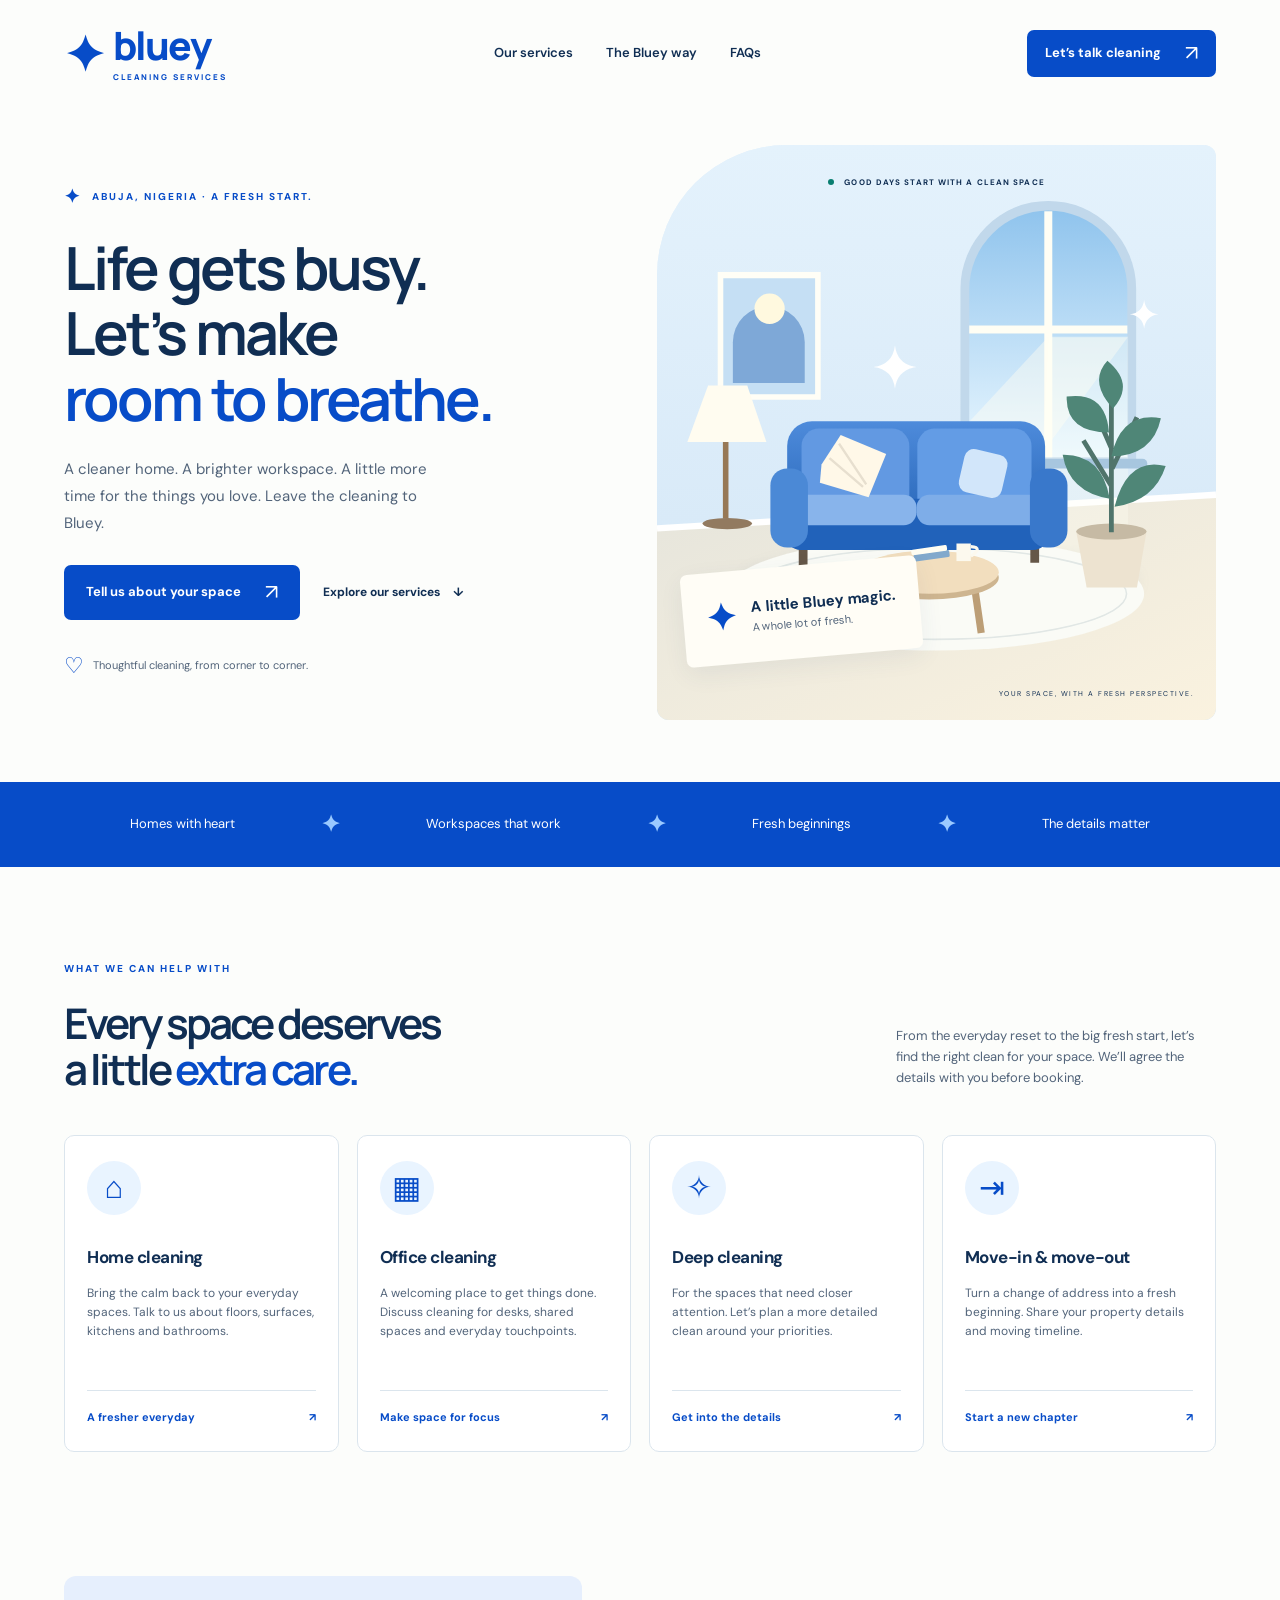
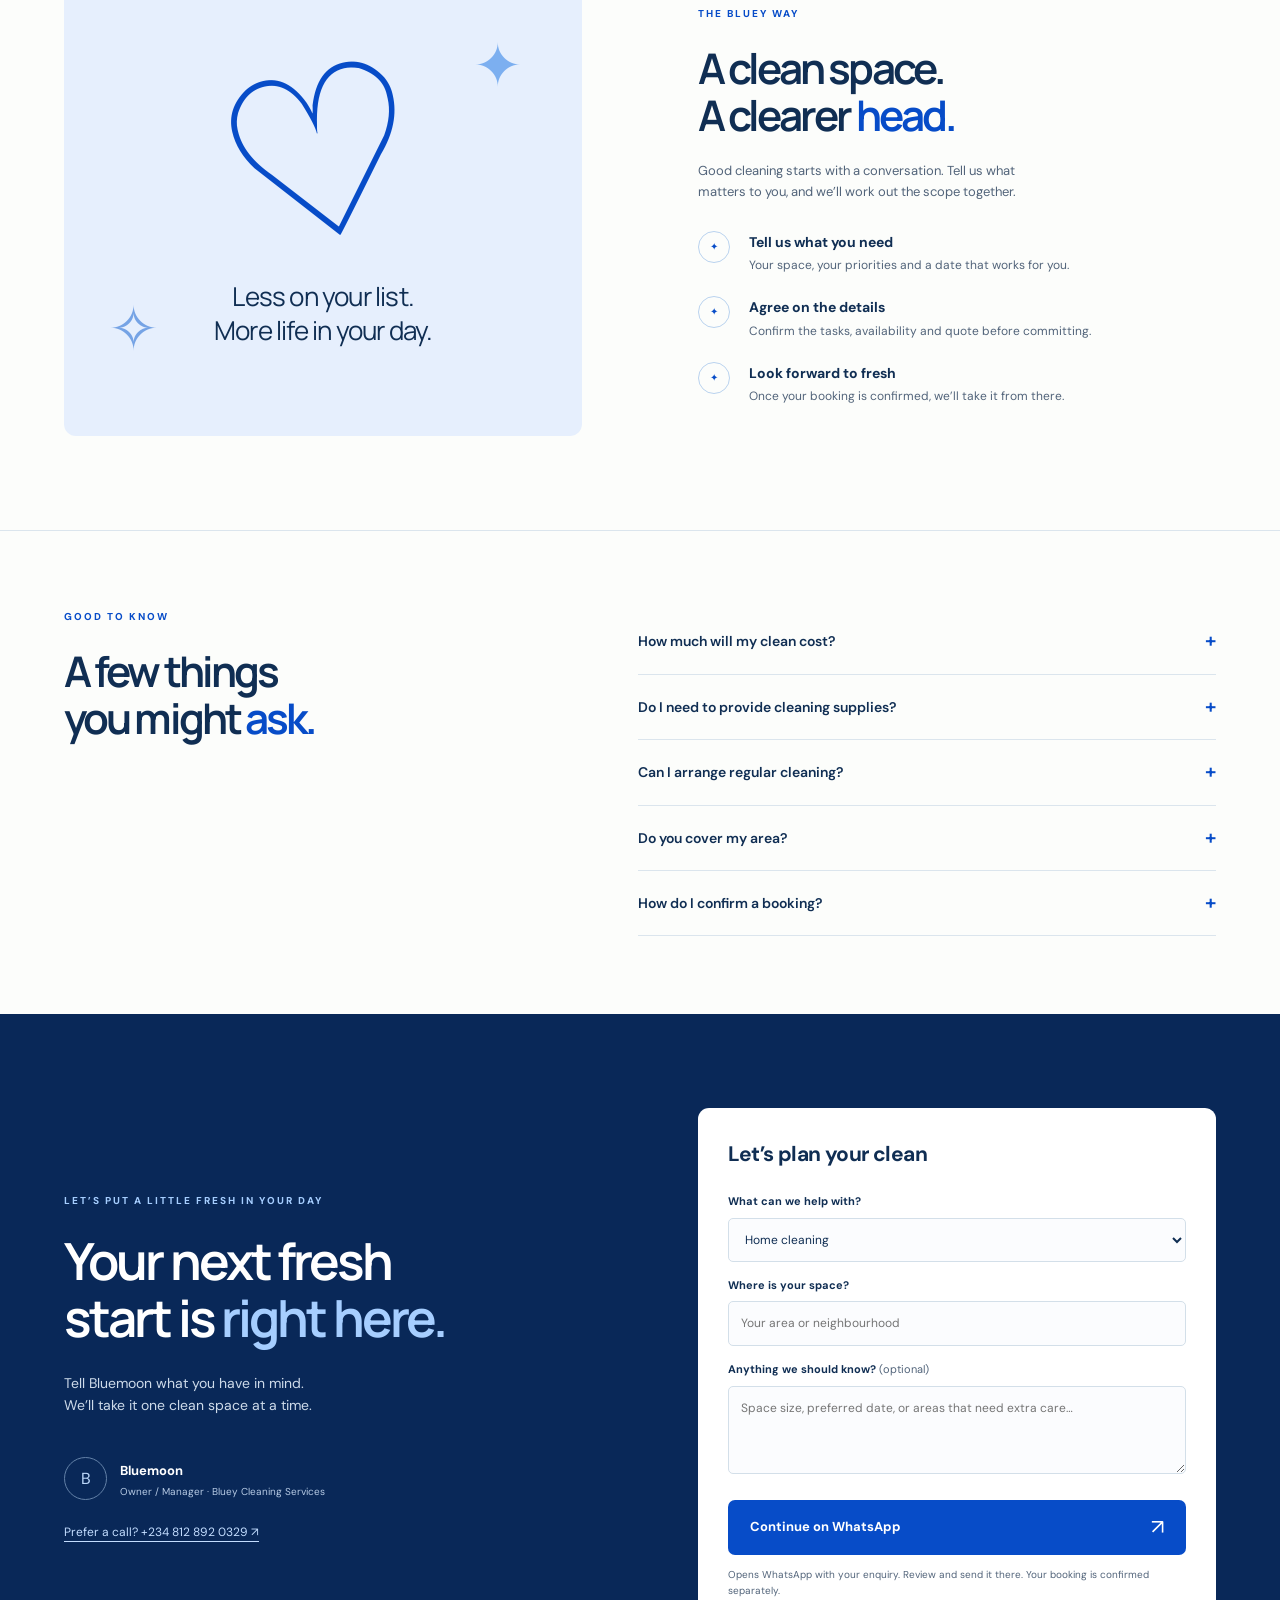
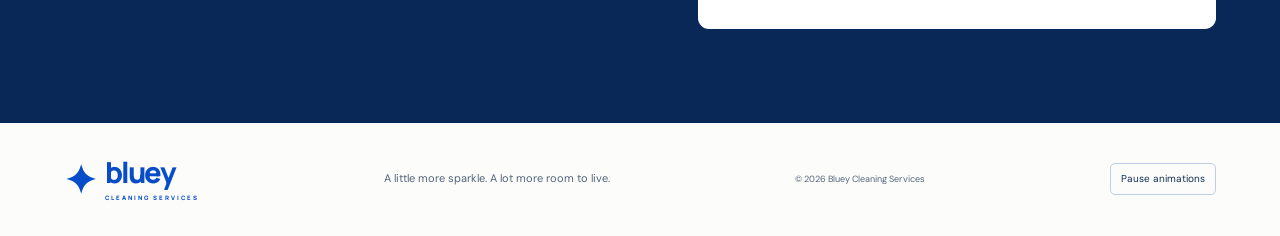
==== commit 7617dcc9: "Restore original Bluey wordmark and sparkle logo" ====
--- a/index.html
+++ b/index.html
@@ -1,10 +1,10 @@
 <!doctype html>
-<html lang="en"><head><meta charset="utf-8"><meta name="viewport" content="width=device-width, initial-scale=1"><meta name="theme-color" content="#074cc8"><meta name="description" content="A little more sparkle. A lot more peace of mind. Explore home, office and deep cleaning in Abuja, Nigeria with Bluey Cleaning Services."><title>Bluey Cleaning Services — Make room for the good stuff.</title><link rel="icon" href="assets/favicon.svg" type="image/svg+xml"><link rel="stylesheet" href="style.css?v=2"><script src="script.js?v=2" defer></script></head>
-<body><a class="skip" href="#main">Skip to content</a><header><a class="brand" href="#" aria-label="Bluey Cleaning Services home"><span class="brand-top"><img class="brand-heart" src="assets/heart.svg" alt="" width="36" height="36"><span>BLUEY</span><img class="brand-heart" src="assets/heart.svg" alt="" width="36" height="36"></span><span class="brand-sub">CLEANING SERVICES</span></a><nav aria-label="Main navigation"><a href="#services">Our services</a><a href="#approach">The Bluey way</a><a href="#questions">FAQs</a></nav><a class="button small" href="#contact">Let’s talk cleaning <span>↗</span></a></header>
+<html lang="en"><head><meta charset="utf-8"><meta name="viewport" content="width=device-width, initial-scale=1"><meta name="theme-color" content="#074cc8"><meta name="description" content="A little more sparkle. A lot more peace of mind. Explore home, office and deep cleaning in Abuja, Nigeria with Bluey Cleaning Services."><title>Bluey Cleaning Services — Make room for the good stuff.</title><link rel="icon" href="assets/favicon.svg" type="image/svg+xml"><link rel="stylesheet" href="style.css?v=3"><script src="script.js?v=2" defer></script></head>
+<body><a class="skip" href="#main">Skip to content</a><header><a class="brand" href="#" aria-label="Bluey Cleaning Services home"><span class="brand-icon">✦</span><span>bluey<span class="brand-sub">CLEANING SERVICES</span></span></a><nav aria-label="Main navigation"><a href="#services">Our services</a><a href="#approach">The Bluey way</a><a href="#questions">FAQs</a></nav><a class="button small" href="#contact">Let’s talk cleaning <span>↗</span></a></header>
 <main id="main"><section class="hero"><div class="hero-copy"><p class="eyebrow"><span class="tiny-star">✦</span> ABUJA, NIGERIA · A FRESH START.</p><h1>Life gets busy.<br>Let’s make<br><em>room to breathe.</em></h1><p class="intro">A cleaner home. A brighter workspace. A little more time for the things you love. Leave the cleaning to Bluey.</p><div class="hero-actions"><a class="button" href="#contact">Tell us about your space <span>↗</span></a><a class="text-link" href="#services">Explore our services <span>↓</span></a></div><div class="hero-note"><span>♡</span> Thoughtful cleaning, from corner to corner.</div></div><div class="hero-art"><div class="art-label"><span class="status-dot"></span> GOOD DAYS START WITH A CLEAN SPACE</div><img src="assets/room.svg" width="700" height="720" alt="Illustration of a bright, freshly tidied living room with a blue sofa, plants and sunlight through an arched window."><div class="floating-note"><span>✦</span><div>A little Bluey magic.<small>A whole lot of fresh.</small></div></div><span class="art-caption">YOUR SPACE, WITH A FRESH PERSPECTIVE.</span></div></section>
 <div class="ribbon" aria-label="Cleaning for different spaces"><span>Homes with heart</span><b>✦</b><span>Workspaces that work</span><b>✦</b><span>Fresh beginnings</span><b>✦</b><span>The details matter</span></div>
 <section id="services" class="section services"><div class="section-heading"><div><p class="eyebrow">WHAT WE CAN HELP WITH</p><h2>Every space deserves<br>a little <em>extra care.</em></h2></div><p>From the everyday reset to the big fresh start, let’s find the right clean for your space. We’ll agree the details with you before booking.</p></div><div class="service-grid"><article><span class="service-icon">⌂</span><h3>Home cleaning</h3><p>Bring the calm back to your everyday spaces. Talk to us about floors, surfaces, kitchens and bathrooms.</p><a href="#contact" data-service="Home cleaning">A fresher everyday <span>↗</span></a></article><article><span class="service-icon">▦</span><h3>Office cleaning</h3><p>A welcoming place to get things done. Discuss cleaning for desks, shared spaces and everyday touchpoints.</p><a href="#contact" data-service="Office cleaning">Make space for focus <span>↗</span></a></article><article><span class="service-icon">✧</span><h3>Deep cleaning</h3><p>For the spaces that need closer attention. Let’s plan a more detailed clean around your priorities.</p><a href="#contact" data-service="Deep cleaning">Get into the details <span>↗</span></a></article><article><span class="service-icon">⇥</span><h3>Move-in & move-out</h3><p>Turn a change of address into a fresh beginning. Share your property details and moving timeline.</p><a href="#contact" data-service="Move-in / move-out cleaning">Start a new chapter <span>↗</span></a></article></div></section>
 <section id="approach" class="approach section"><div class="approach-art" aria-hidden="true"><span class="orbit">✦</span><div class="big-heart">♡</div><p>Less on your list.<br>More life in your day.</p><span class="little-spark">✧</span></div><div class="approach-copy"><p class="eyebrow">THE BLUEY WAY</p><h2>A clean space.<br>A clearer <em>head.</em></h2><p>Good cleaning starts with a conversation. Tell us what matters to you, and we’ll work out the scope together.</p><ul class="steps"><li><span aria-hidden="true">✦</span><div><h3>Tell us what you need</h3><p>Your space, your priorities and a date that works for you.</p></div></li><li><span aria-hidden="true">✦</span><div><h3>Agree on the details</h3><p>Confirm the tasks, availability and quote before committing.</p></div></li><li><span aria-hidden="true">✦</span><div><h3>Look forward to fresh</h3><p>Once your booking is confirmed, we’ll take it from there.</p></div></li></ul></div></section>
 <section id="questions" class="section faq"><div><p class="eyebrow">GOOD TO KNOW</p><h2>A few things<br>you might <em>ask.</em></h2></div><div class="faq-list"><details><summary>How much will my clean cost?<span>+</span></summary><p>Your quote depends on the size and condition of the space and the tasks you need. Share the details with Bluey for a quote before booking.</p></details><details><summary>Do I need to provide cleaning supplies?<span>+</span></summary><p>Ask when arranging your clean. We’ll agree what’s needed and who will provide it, including any product preferences or sensitive surfaces.</p></details><details><summary>Can I arrange regular cleaning?<span>+</span></summary><p>Tell us your preferred frequency and days. Bluey can discuss a suitable arrangement, subject to availability.</p></details><details><summary>Do you cover my area?<span>+</span></summary><p>We serve Abuja, Nigeria. Include your area in your enquiry so Bluey can confirm coverage and availability for your location.</p></details><details><summary>How do I confirm a booking?<span>+</span></summary><p>Start with an enquiry below. Your booking is confirmed only after the service details, price and date have been agreed directly with Bluey.</p></details></div></section>
 <section id="contact" class="contact section"><div><p class="eyebrow">LET’S PUT A LITTLE FRESH IN YOUR DAY</p><h2>Your next fresh<br>start is <em>right here.</em></h2><p>Tell Bluemoon what you have in mind.<br>We’ll take it one clean space at a time.</p><div class="contact-person"><span> B </span><div><strong>Bluemoon</strong><small>Owner / Manager · Bluey Cleaning Services</small></div></div><a class="phone-link" href="tel:+2348128920329">Prefer a call? +234 812 892 0329 ↗</a></div><form id="enquiry"><h3>Let’s plan your clean</h3><label for="service">What can we help with?</label><select id="service" name="service"><option>Home cleaning</option><option>Office cleaning</option><option>Deep cleaning</option><option>Move-in / move-out cleaning</option><option>Something else — let’s discuss</option></select><label for="area">Where is your space?</label><input id="area" name="area" placeholder="Your area or neighbourhood" maxlength="150" required><label for="details">Anything we should know? <span>(optional)</span></label><textarea id="details" name="details" rows="3" maxlength="1000" placeholder="Space size, preferred date, or areas that need extra care…"></textarea><button class="button" type="submit">Continue on WhatsApp <span>↗</span></button><p class="form-note" id="form-note">Opens WhatsApp with your enquiry. Review and send it there. Your booking is confirmed separately.</p><div id="message-result" hidden><label for="prepared-message">Your enquiry is ready to copy</label><textarea id="prepared-message" rows="6" readonly></textarea><button class="copy-button" id="copy-message" type="button">Copy message</button><p id="copy-status" role="status"></p></div></form></section>
-</main><footer><a class="brand" href="#" aria-label="Bluey Cleaning Services home"><span class="brand-top"><img class="brand-heart" src="assets/heart.svg" alt="" width="36" height="36"><span>BLUEY</span><img class="brand-heart" src="assets/heart.svg" alt="" width="36" height="36"></span><span class="brand-sub">CLEANING SERVICES</span></a><p>A little more sparkle. A lot more room to live.</p><span>© <span id="year">2026</span> Bluey Cleaning Services</span><button class="motion-toggle" type="button" aria-pressed="false" hidden>Pause animations</button></footer></body></html>
+</main><footer><a class="brand" href="#" aria-label="Bluey Cleaning Services home"><span class="brand-icon">✦</span><span>bluey<span class="brand-sub">CLEANING SERVICES</span></span></a><p>A little more sparkle. A lot more room to live.</p><span>© <span id="year">2026</span> Bluey Cleaning Services</span><button class="motion-toggle" type="button" aria-pressed="false" hidden>Pause animations</button></footer></body></html>
--- a/style.css
+++ b/style.css
@@ -2,18 +2,13 @@
 :root{--blue:#074cc8;--navy:#092858;--sky:#e9f4ff;--ink:#102e53;--muted:#52647a;--white:#fff;--line:#dbe5ed}*{box-sizing:border-box}html{scroll-behavior:smooth;scroll-padding-top:100px}body{margin:0;background:#fcfdfb;color:var(--ink);font-family:'DM Sans',sans-serif;line-height:1.6}a{color:inherit;text-decoration:none}button,input,select,textarea{font:inherit}a,button,summary,input,select,textarea{-webkit-tap-highlight-color:transparent}a:focus-visible,button:focus-visible,summary:focus-visible,input:focus-visible,select:focus-visible,textarea:focus-visible{outline:3px solid #f6ab48;outline-offset:5px}.skip{position:absolute;left:20px;top:-100px;z-index:10;background:white;padding:15px}.skip:focus{top:10px}header{max-width:1440px;margin:auto;padding:26px 5%;display:flex;align-items:center;justify-content:space-between;gap:30px}.brand{display:flex;align-items:center;gap:10px;line-height:1;font-family:Manrope,sans-serif;font-size:39px;font-weight:800;letter-spacing:-2px;color:var(--blue)}.brand-icon{font-size:49px}.brand-sub{display:block;letter-spacing:2px;font-size:8px;margin-top:8px}nav{display:flex;gap:33px;font-size:13px;font-weight:600}nav a:hover,.text-link:hover{color:var(--blue)}.button{background:var(--blue);color:white;border:0;border-radius:7px;display:inline-flex;justify-content:space-between;align-items:center;gap:24px;padding:17px 22px;font-size:13px;font-weight:700;cursor:pointer;transition:background .2s,transform .2s}.button:hover{background:#063b98;transform:translateY(-2px)}.button span{font-size:21px;font-weight:400;line-height:1}.button.small{padding:13px 18px}.hero{max-width:1440px;margin:auto;display:grid;grid-template-columns:1fr 1fr;gap:34px;padding:38px 5% 62px;align-items:center}.eyebrow{font-size:10px;font-weight:750;letter-spacing:2px;color:var(--blue);margin:0 0 23px}.tiny-star{font-size:19px;vertical-align:middle;margin-right:6px}h1,h2,h3,p{margin-top:0}h1,h2{font-family:Manrope,sans-serif;line-height:1.1;letter-spacing:-2.9px;font-weight:650}h1{font-size:clamp(42px,4.65vw,70px);margin-bottom:25px}em{font-style:normal;color:var(--blue)}.intro{font-size:15px;max-width:370px;color:var(--muted);line-height:1.8}.hero-actions{display:flex;align-items:center;gap:23px;margin:28px 0}.text-link{font-size:12px;font-weight:700;display:flex;gap:13px}.hero-note{font-size:11px;color:var(--muted);display:flex;align-items:center;gap:9px}.hero-note>span{font-size:22px;color:var(--blue)}.hero-art{position:relative;background:#e3f0fa;border-radius:130px 12px 12px 12px;overflow:hidden;min-width:0}.hero-art>img{width:100%;height:auto;display:block}.art-label{position:absolute;top:31px;left:0;right:0;text-align:center;font-size:8px;font-weight:700;letter-spacing:1.1px}.status-dot{display:inline-block;background:#087e70;width:6px;height:6px;border-radius:50%;margin-right:7px}.floating-note{position:absolute;bottom:62px;left:26px;display:flex;align-items:center;gap:14px;padding:17px 23px;background:#fffdf6;box-shadow:0 8px 24px #24487712;border-radius:7px;transform:rotate(-5deg);font-size:15px;font-weight:700}.floating-note>span{font-size:37px;color:var(--blue)}.floating-note small{display:block;font-size:11px;font-weight:400;color:var(--muted)}.art-caption{position:absolute;bottom:21px;right:23px;font-size:7px;letter-spacing:1.5px}.ribbon{background:var(--blue);color:#fff;display:flex;justify-content:space-evenly;align-items:center;padding:24px 5%;gap:20px;font-size:13px}.ribbon b{font-size:23px;color:#9ac9ff}.section{padding:94px 5%;max-width:1440px;margin:auto}.section-heading{display:flex;justify-content:space-between;align-items:end;gap:30px;margin-bottom:42px}h2{font-size:clamp(35px,3.3vw,48px);margin-bottom:0}.section-heading>p{max-width:320px;font-size:13px;color:var(--muted);margin-bottom:4px}.service-grid{display:grid;grid-template-columns:repeat(4,1fr);gap:18px}.service-grid article{position:relative;border:1px solid var(--line);border-radius:10px;padding:25px 22px;background:white}.service-icon{font-size:31px;color:var(--blue);display:grid;place-items:center;width:54px;height:54px;border-radius:50%;background:var(--sky);margin-bottom:29px}.service-number{position:absolute;right:22px;top:34px;color:#6a7d94;font-size:10px}.service-grid h3{font-size:17px;letter-spacing:-.5px;margin-bottom:13px}.service-grid p{font-size:12px;color:var(--muted);min-height:79px;margin-bottom:27px}.service-grid a{border-top:1px solid var(--line);padding-top:18px;display:flex;justify-content:space-between;font-size:11px;font-weight:700;color:var(--blue);gap:10px}.approach{padding-top:30px;display:grid;grid-template-columns:1fr 1fr;gap:10%;align-items:center}.approach-art{position:relative;background:#e6effd;min-height:460px;border-radius:12px;display:flex;flex-direction:column;justify-content:center;align-items:center;overflow:hidden}.big-heart{font-family:Georgia,serif;font-size:230px;line-height:1.05;color:var(--blue);transform:rotate(-13deg)}.approach-art p{text-align:center;font-family:Manrope,sans-serif;font-size:26px;line-height:1.3;letter-spacing:-.8px}.orbit{position:absolute;top:43px;right:60px;font-size:59px;color:#7caff0}.little-spark{position:absolute;bottom:58px;left:44px;font-size:61px;color:#75a3e5}.approach-copy>p:not(.eyebrow){color:var(--muted);font-size:13px;margin:23px 0 0;max-width:350px}.steps{list-style:none;padding:0;margin:28px 0 0}.steps li{display:flex;gap:19px;margin-top:21px}.steps li>span{border:1px solid #b9d2ee;color:var(--blue);border-radius:50%;height:32px;min-width:32px;display:grid;place-items:center;font-size:10px}.steps h3{font-size:14px;margin-bottom:3px}.steps p{font-size:12px;color:var(--muted);margin:0}.faq{border-top:1px solid var(--line);display:grid;grid-template-columns:1fr 1.2fr;gap:8%;padding-top:78px;padding-bottom:78px}.faq-list details{border-bottom:1px solid var(--line)}summary{list-style:none;display:flex;justify-content:space-between;gap:15px;cursor:pointer;font-size:14px;font-weight:600;padding:21px 0}summary::-webkit-details-marker{display:none}summary span{color:var(--blue);font-size:20px;line-height:1}details[open] summary span{transform:rotate(45deg)}details p{color:var(--muted);font-size:13px;margin-bottom:21px;max-width:460px}.contact{background:var(--navy);max-width:none;padding-left:max(5%,calc((100vw - 1296px)/2));padding-right:max(5%,calc((100vw - 1296px)/2));color:white;display:grid;grid-template-columns:1fr 1fr;gap:10%;align-items:center}.contact .eyebrow{color:#a6ceff}.contact h2{font-size:clamp(38px,4vw,59px)}.contact em{color:#a6ceff}.contact>div>p:not(.eyebrow){color:#cedbea;font-size:14px;margin-top:27px}.contact-person{display:flex;align-items:center;gap:13px;margin-top:40px}.contact-person>span{border:1px solid #6482a8;border-radius:50%;width:43px;height:43px;display:grid;place-items:center;color:#bcd8fa}.contact-person strong{font-size:13px}.contact-person small{display:block;font-size:10px;color:#b7cbe5;margin-top:2px}form{background:white;border-radius:11px;padding:30px;color:var(--ink)}form h3{font-size:21px;letter-spacing:-.6px;margin-bottom:21px}label{font-size:11px;font-weight:700;display:block;margin:15px 0 7px}label span{font-weight:400;color:var(--muted)}input,select,textarea{width:100%;padding:12px;border:1px solid #d3dfe9;border-radius:5px;background:#fbfcfe;color:var(--ink);font-size:12px}textarea{resize:vertical;min-height:88px}form .button{width:100%;margin-top:18px}.form-note{font-size:10px;color:var(--muted);line-height:1.6;margin:12px 0 0}.copy-button{color:var(--blue);background:var(--sky);border:0;padding:10px 15px;border-radius:5px;cursor:pointer;margin-top:8px}#copy-status{font-size:12px;margin-bottom:0}footer{padding:35px 5%;max-width:1440px;margin:auto;display:flex;align-items:center;justify-content:space-between;gap:25px}footer .brand{font-size:29px}footer .brand-icon{font-size:39px}footer .brand-sub{font-size:6px}footer p{font-size:11px;color:var(--muted);margin:0}footer>span{font-size:9px;color:var(--muted)}@media(min-width:1500px){.contact{gap:130px}.hero{padding-top:55px}}@media(max-width:1000px){header{gap:15px}nav{gap:20px}.hero-actions{align-items:start;flex-direction:column;gap:18px}.service-grid{grid-template-columns:repeat(2,1fr)}.service-grid p{min-height:40px}.approach{gap:6%}.contact{gap:6%}.art-label{font-size:6px;top:22px}.floating-note{bottom:47px;padding:10px 15px;font-size:12px}.floating-note small{font-size:9px}.floating-note>span{font-size:28px}h1{letter-spacing:-2px}.hero-art{border-top-left-radius:90px}}@media(max-width:700px){html{scroll-padding-top:20px}header{padding:20px 6%}.brand{font-size:31px}.brand-icon{font-size:39px}.brand-sub{font-size:6px}nav{display:none}.button.small{font-size:10px;padding:11px 13px;gap:10px}.hero{grid-template-columns:1fr;padding:34px 6% 38px;gap:30px}h1{font-size:49px;letter-spacing:-2.6px}.hero .eyebrow{font-size:9px;letter-spacing:1.5px;margin-bottom:19px}.intro{font-size:14px;max-width:350px}.hero-actions{flex-direction:row;align-items:center;gap:17px;flex-wrap:wrap}.hero .button{font-size:11px;padding:15px 16px;gap:12px}.hero .text-link{font-size:10px}.hero-art{max-height:520px}.hero-art img{object-fit:cover}.art-label{font-size:7px;top:27px}.floating-note{bottom:46px;left:22px;font-size:14px;padding:13px 19px}.art-caption{font-size:6px}.ribbon{display:grid;grid-template-columns:1fr auto 1fr;gap:9px;text-align:center;font-size:10px;padding:17px 6%}.ribbon b:nth-of-type(2){display:none}.ribbon b{font-size:16px}.section{padding:59px 6%}.section-heading{display:block;margin-bottom:29px}.section-heading>p{margin-top:22px;font-size:13px;max-width:100%}h2{font-size:36px;letter-spacing:-1.9px}.eyebrow{font-size:9px;letter-spacing:1.5px;margin-bottom:17px}.service-grid{gap:12px}.service-grid article{padding:18px 15px}.service-icon{width:44px;height:44px;font-size:26px;margin-bottom:23px}.service-number{right:16px;top:26px}.service-grid h3{font-size:15px;line-height:1.4}.service-grid p{font-size:11px;min-height:105px;margin-bottom:17px}.service-grid a{font-size:9px;gap:3px}.approach{grid-template-columns:1fr;gap:36px;padding-top:0}.approach-art{min-height:350px}.big-heart{font-size:170px}.approach-art p{font-size:23px}.faq{grid-template-columns:1fr;gap:27px}.faq summary{font-size:13px}.contact{grid-template-columns:1fr;gap:35px}.contact h2{font-size:43px}.contact-person{margin-top:25px}form{padding:24px}footer{flex-wrap:wrap;padding:30px 6%;gap:19px}footer p{font-size:10px}footer>span{width:100%}}@media(prefers-reduced-motion:reduce){html{scroll-behavior:auto}*{transition:none!important}}
 
 .phone-link{display:inline-block;color:#c3ddff;font-size:12px;margin-top:23px;text-decoration:underline;text-underline-offset:5px}
-/* Card-inspired logo: glossy blue hearts, blue name and navy service line. */
-.brand{display:inline-flex;flex-direction:column;align-items:center;gap:5px;flex-shrink:0;font-family:Manrope,sans-serif;font-size:36px;font-weight:800;letter-spacing:1px;line-height:1;color:#075a99}
-.brand-top{display:flex;align-items:center;justify-content:center;gap:8px}
-.brand-heart{width:34px;height:34px;display:block}
-.brand-sub{font-size:13px;font-weight:800;letter-spacing:.3px;color:#082448;margin:0}
-footer .brand{font-size:30px}footer .brand-sub{font-size:11px}footer .brand-heart{width:28px;height:28px}
+/* Motion and interactive accents. */
 .service-grid article{transition:transform .3s ease,box-shadow .3s ease,border-color .3s ease}
-.service-icon,.button span,.service-grid a span,.brand-heart{transition:transform .3s ease}
+.service-icon,.button span,.service-grid a span,.brand-icon{transition:transform .3s ease}
 .service-grid article:hover,.service-grid article:focus-within{transform:translateY(-6px);box-shadow:0 14px 32px #12498510;border-color:#96bcef}
 .service-grid article:hover .service-icon{transform:rotate(-8deg) scale(1.06)}
 .button:hover span,.service-grid a:hover span{transform:translate(3px,-3px)}
-.brand:hover .brand-heart:first-child{transform:rotate(-12deg)}.brand:hover .brand-heart:last-child{transform:rotate(12deg)}
+
 .motion-toggle{background:transparent;border:1px solid #becfe1;color:var(--ink);border-radius:5px;padding:7px 10px;font-size:10px;cursor:pointer;flex-shrink:0}
 @media(prefers-reduced-motion:no-preference){
  .hero-copy{animation:arrive .85s ease-out both}
@@ -30,9 +25,9 @@
 @keyframes note-float{0%,100%{transform:translateY(0) rotate(-5deg)}50%{transform:translateY(-9px) rotate(-3deg)}}
 @keyframes sparkle{0%,100%{transform:scale(1) rotate(0);opacity:1}50%{transform:scale(.8) rotate(16deg);opacity:.6}}
 @keyframes heart-float{0%,100%{transform:translateY(0) rotate(-13deg)}50%{transform:translateY(-9px) rotate(-8deg)}}
-@media(max-width:700px){.brand{font-size:27px;gap:4px}.brand-top{gap:5px}.brand-heart{width:26px;height:26px}.brand-sub{font-size:10px;letter-spacing:0}header{gap:12px}footer .brand{font-size:27px}footer .brand-sub{font-size:10px}footer .brand-heart{width:26px;height:26px}}
-@media(max-width:360px){header .brand{font-size:23px}header .brand-heart{width:22px;height:22px}header .brand-sub{font-size:8px}header .button.small{font-size:9px;padding:10px;gap:6px}}
-@media(prefers-reduced-motion:reduce){*,*::before,*::after{animation:none!important;transition:none!important}.service-grid article:hover,.service-grid article:focus-within,.brand:hover .brand-heart,.button:hover span{transform:none}}
-.brand-sub{font-size:18px;letter-spacing:-.35px}footer .brand-sub{font-size:15px}
-@media(max-width:700px){.brand-sub,footer .brand-sub{font-size:13.5px;letter-spacing:-.3px}}
-@media(max-width:360px){header .brand-sub{font-size:11.5px}}
+
+
+@media(prefers-reduced-motion:reduce){*,*::before,*::after{animation:none!important;transition:none!important}.service-grid article:hover,.service-grid article:focus-within,.brand:hover .brand-icon,.button:hover span{transform:none}}
+
+
+
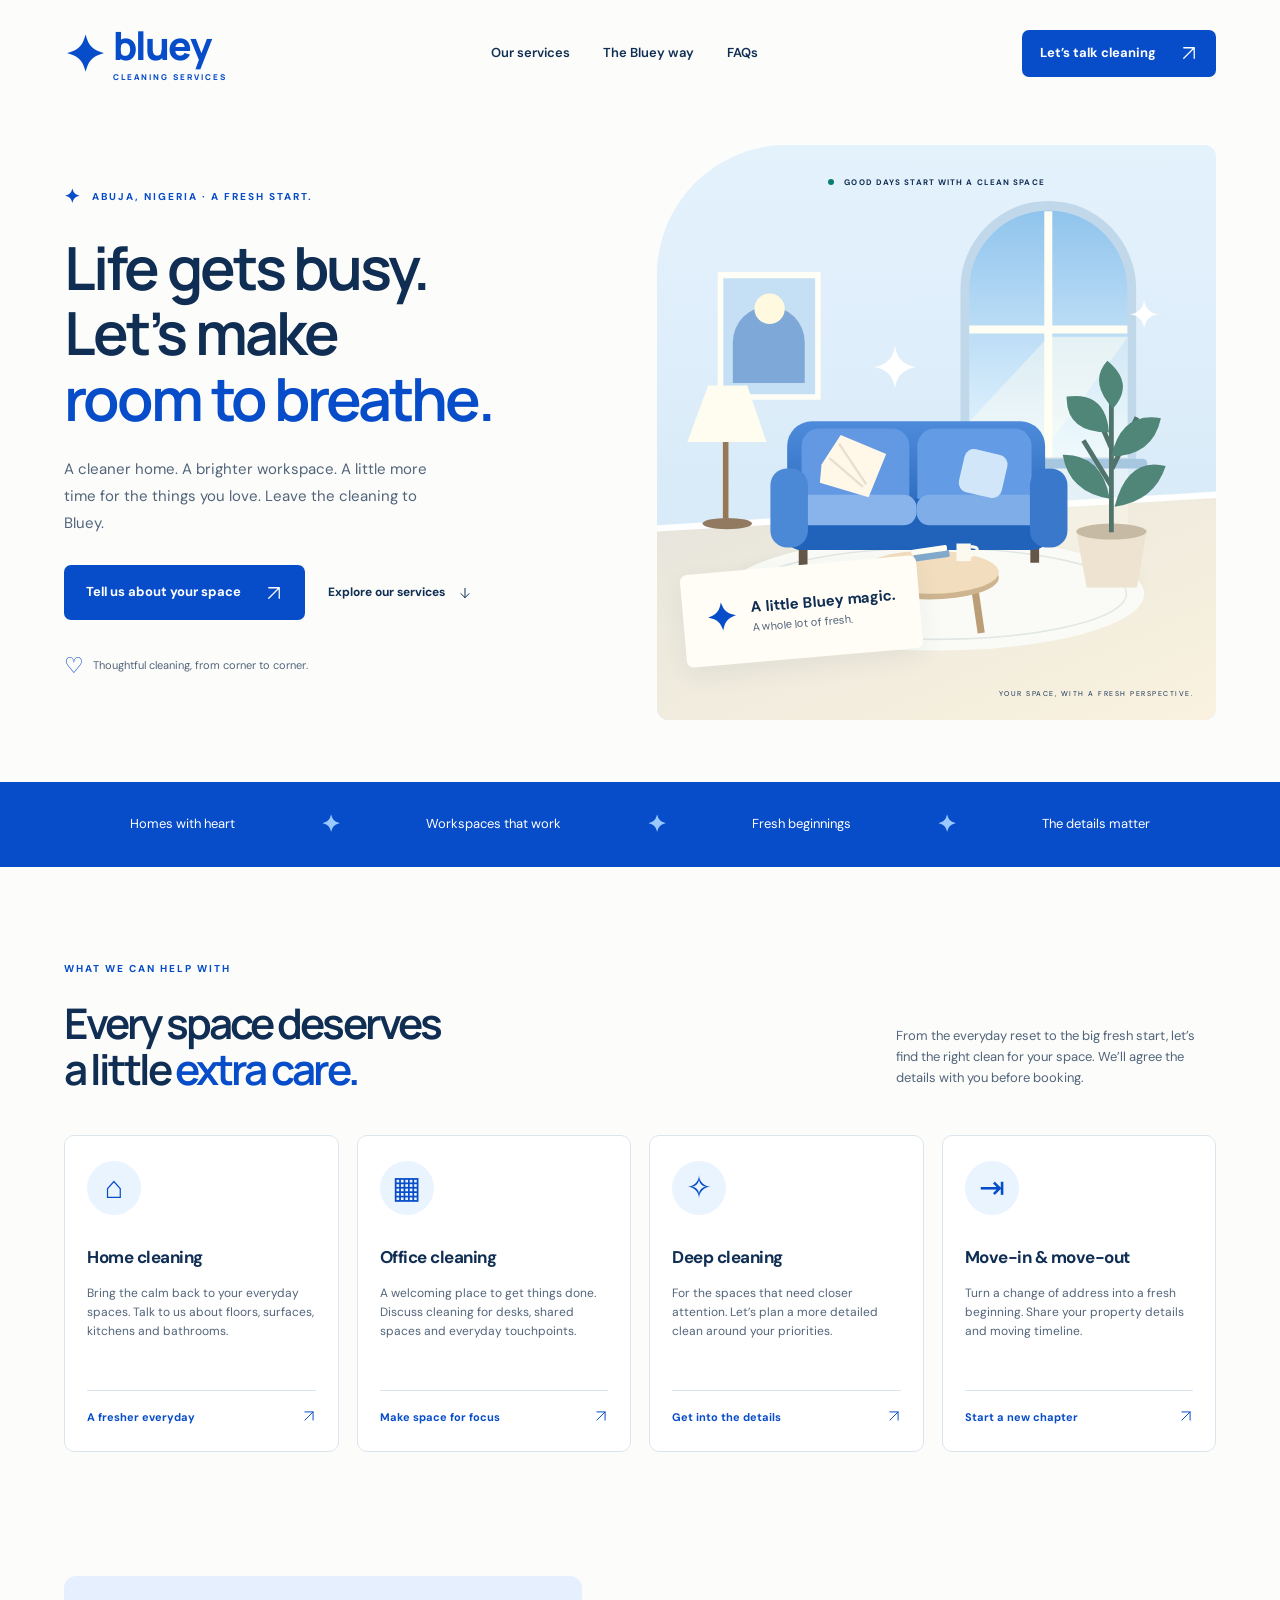
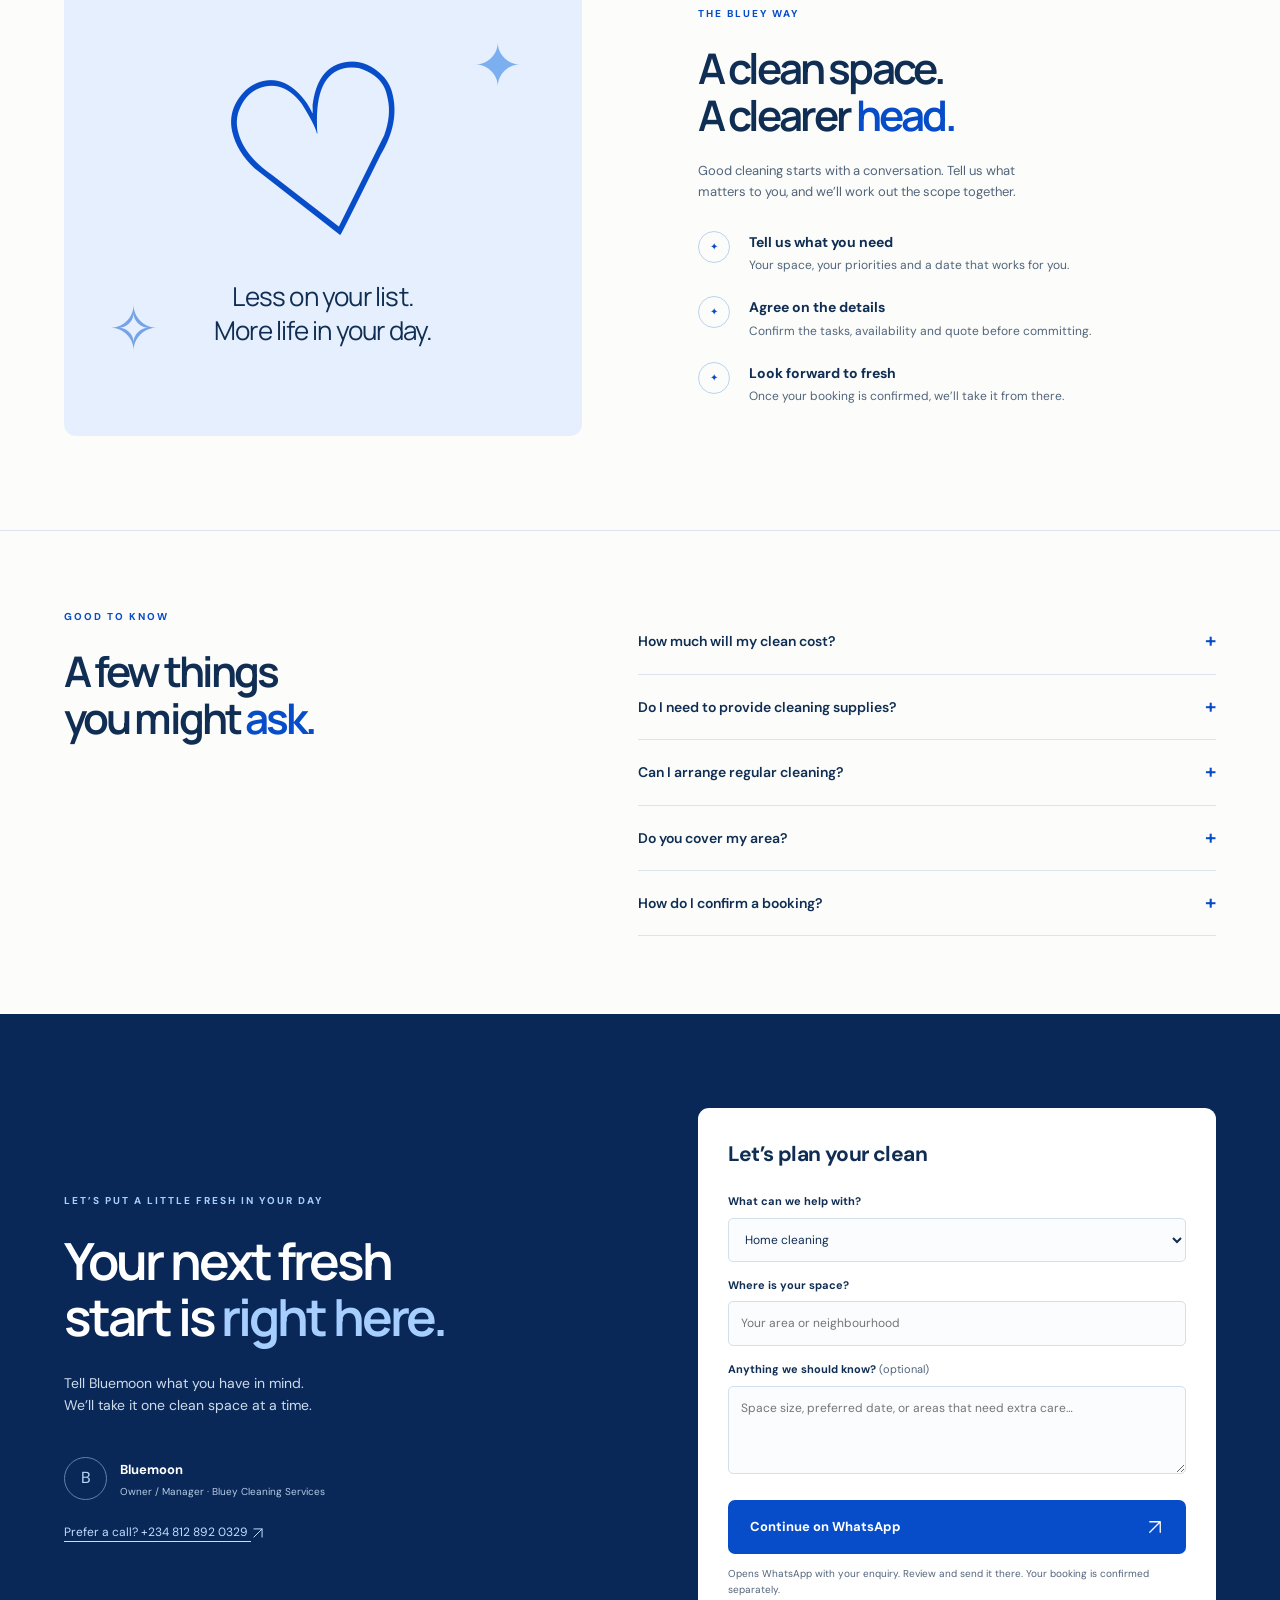
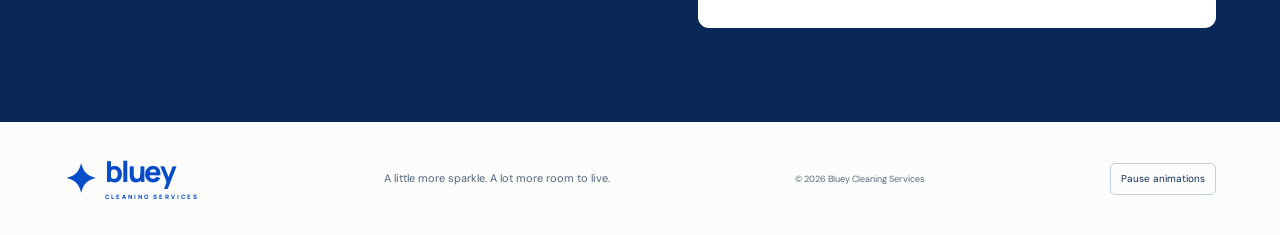
==== commit 0ee3720e: "Render link arrows as SVG icons consistently on mobile" ====
--- a/index.html
+++ b/index.html
@@ -1,10 +1,10 @@
 <!doctype html>
 <html lang="en"><head><meta charset="utf-8"><meta name="viewport" content="width=device-width, initial-scale=1"><meta name="theme-color" content="#074cc8"><meta name="description" content="A little more sparkle. A lot more peace of mind. Explore home, office and deep cleaning in Abuja, Nigeria with Bluey Cleaning Services."><title>Bluey Cleaning Services — Make room for the good stuff.</title><link rel="icon" href="assets/favicon.svg" type="image/svg+xml"><link rel="stylesheet" href="style.css?v=3"><script src="script.js?v=2" defer></script></head>
-<body><a class="skip" href="#main">Skip to content</a><header><a class="brand" href="#" aria-label="Bluey Cleaning Services home"><span class="brand-icon">✦</span><span>bluey<span class="brand-sub">CLEANING SERVICES</span></span></a><nav aria-label="Main navigation"><a href="#services">Our services</a><a href="#approach">The Bluey way</a><a href="#questions">FAQs</a></nav><a class="button small" href="#contact">Let’s talk cleaning <span>↗</span></a></header>
-<main id="main"><section class="hero"><div class="hero-copy"><p class="eyebrow"><span class="tiny-star">✦</span> ABUJA, NIGERIA · A FRESH START.</p><h1>Life gets busy.<br>Let’s make<br><em>room to breathe.</em></h1><p class="intro">A cleaner home. A brighter workspace. A little more time for the things you love. Leave the cleaning to Bluey.</p><div class="hero-actions"><a class="button" href="#contact">Tell us about your space <span>↗</span></a><a class="text-link" href="#services">Explore our services <span>↓</span></a></div><div class="hero-note"><span>♡</span> Thoughtful cleaning, from corner to corner.</div></div><div class="hero-art"><div class="art-label"><span class="status-dot"></span> GOOD DAYS START WITH A CLEAN SPACE</div><img src="assets/room.svg" width="700" height="720" alt="Illustration of a bright, freshly tidied living room with a blue sofa, plants and sunlight through an arched window."><div class="floating-note"><span>✦</span><div>A little Bluey magic.<small>A whole lot of fresh.</small></div></div><span class="art-caption">YOUR SPACE, WITH A FRESH PERSPECTIVE.</span></div></section>
+<body><a class="skip" href="#main">Skip to content</a><header><a class="brand" href="#" aria-label="Bluey Cleaning Services home"><span class="brand-icon">✦</span><span>bluey<span class="brand-sub">CLEANING SERVICES</span></span></a><nav aria-label="Main navigation"><a href="#services">Our services</a><a href="#approach">The Bluey way</a><a href="#questions">FAQs</a></nav><a class="button small" href="#contact">Let’s talk cleaning <span class="link-arrow" aria-hidden="true"><svg viewBox="0 0 24 24" width="18" height="18" fill="none" stroke="currentColor" stroke-width="1.7" stroke-linecap="round" stroke-linejoin="round" focusable="false"><path d="M5 19 19 5M5 5h14v14"/></svg></span></a></header>
+<main id="main"><section class="hero"><div class="hero-copy"><p class="eyebrow"><span class="tiny-star">✦</span> ABUJA, NIGERIA · A FRESH START.</p><h1>Life gets busy.<br>Let’s make<br><em>room to breathe.</em></h1><p class="intro">A cleaner home. A brighter workspace. A little more time for the things you love. Leave the cleaning to Bluey.</p><div class="hero-actions"><a class="button" href="#contact">Tell us about your space <span class="link-arrow" aria-hidden="true"><svg viewBox="0 0 24 24" width="18" height="18" fill="none" stroke="currentColor" stroke-width="1.7" stroke-linecap="round" stroke-linejoin="round" focusable="false"><path d="M5 19 19 5M5 5h14v14"/></svg></span></a><a class="text-link" href="#services">Explore our services <span class="link-arrow" aria-hidden="true"><svg viewBox="0 0 24 24" width="18" height="18" fill="none" stroke="currentColor" stroke-width="1.7" stroke-linecap="round" stroke-linejoin="round" focusable="false"><path d="M12 4v16M5 13l7 7 7-7"/></svg></span></a></div><div class="hero-note"><span>♡</span> Thoughtful cleaning, from corner to corner.</div></div><div class="hero-art"><div class="art-label"><span class="status-dot"></span> GOOD DAYS START WITH A CLEAN SPACE</div><img src="assets/room.svg" width="700" height="720" alt="Illustration of a bright, freshly tidied living room with a blue sofa, plants and sunlight through an arched window."><div class="floating-note"><span>✦</span><div>A little Bluey magic.<small>A whole lot of fresh.</small></div></div><span class="art-caption">YOUR SPACE, WITH A FRESH PERSPECTIVE.</span></div></section>
 <div class="ribbon" aria-label="Cleaning for different spaces"><span>Homes with heart</span><b>✦</b><span>Workspaces that work</span><b>✦</b><span>Fresh beginnings</span><b>✦</b><span>The details matter</span></div>
-<section id="services" class="section services"><div class="section-heading"><div><p class="eyebrow">WHAT WE CAN HELP WITH</p><h2>Every space deserves<br>a little <em>extra care.</em></h2></div><p>From the everyday reset to the big fresh start, let’s find the right clean for your space. We’ll agree the details with you before booking.</p></div><div class="service-grid"><article><span class="service-icon">⌂</span><h3>Home cleaning</h3><p>Bring the calm back to your everyday spaces. Talk to us about floors, surfaces, kitchens and bathrooms.</p><a href="#contact" data-service="Home cleaning">A fresher everyday <span>↗</span></a></article><article><span class="service-icon">▦</span><h3>Office cleaning</h3><p>A welcoming place to get things done. Discuss cleaning for desks, shared spaces and everyday touchpoints.</p><a href="#contact" data-service="Office cleaning">Make space for focus <span>↗</span></a></article><article><span class="service-icon">✧</span><h3>Deep cleaning</h3><p>For the spaces that need closer attention. Let’s plan a more detailed clean around your priorities.</p><a href="#contact" data-service="Deep cleaning">Get into the details <span>↗</span></a></article><article><span class="service-icon">⇥</span><h3>Move-in & move-out</h3><p>Turn a change of address into a fresh beginning. Share your property details and moving timeline.</p><a href="#contact" data-service="Move-in / move-out cleaning">Start a new chapter <span>↗</span></a></article></div></section>
+<section id="services" class="section services"><div class="section-heading"><div><p class="eyebrow">WHAT WE CAN HELP WITH</p><h2>Every space deserves<br>a little <em>extra care.</em></h2></div><p>From the everyday reset to the big fresh start, let’s find the right clean for your space. We’ll agree the details with you before booking.</p></div><div class="service-grid"><article><span class="service-icon">⌂</span><h3>Home cleaning</h3><p>Bring the calm back to your everyday spaces. Talk to us about floors, surfaces, kitchens and bathrooms.</p><a href="#contact" data-service="Home cleaning">A fresher everyday <span class="link-arrow" aria-hidden="true"><svg viewBox="0 0 24 24" width="18" height="18" fill="none" stroke="currentColor" stroke-width="1.7" stroke-linecap="round" stroke-linejoin="round" focusable="false"><path d="M5 19 19 5M5 5h14v14"/></svg></span></a></article><article><span class="service-icon">▦</span><h3>Office cleaning</h3><p>A welcoming place to get things done. Discuss cleaning for desks, shared spaces and everyday touchpoints.</p><a href="#contact" data-service="Office cleaning">Make space for focus <span class="link-arrow" aria-hidden="true"><svg viewBox="0 0 24 24" width="18" height="18" fill="none" stroke="currentColor" stroke-width="1.7" stroke-linecap="round" stroke-linejoin="round" focusable="false"><path d="M5 19 19 5M5 5h14v14"/></svg></span></a></article><article><span class="service-icon">✧</span><h3>Deep cleaning</h3><p>For the spaces that need closer attention. Let’s plan a more detailed clean around your priorities.</p><a href="#contact" data-service="Deep cleaning">Get into the details <span class="link-arrow" aria-hidden="true"><svg viewBox="0 0 24 24" width="18" height="18" fill="none" stroke="currentColor" stroke-width="1.7" stroke-linecap="round" stroke-linejoin="round" focusable="false"><path d="M5 19 19 5M5 5h14v14"/></svg></span></a></article><article><span class="service-icon">⇥</span><h3>Move-in & move-out</h3><p>Turn a change of address into a fresh beginning. Share your property details and moving timeline.</p><a href="#contact" data-service="Move-in / move-out cleaning">Start a new chapter <span class="link-arrow" aria-hidden="true"><svg viewBox="0 0 24 24" width="18" height="18" fill="none" stroke="currentColor" stroke-width="1.7" stroke-linecap="round" stroke-linejoin="round" focusable="false"><path d="M5 19 19 5M5 5h14v14"/></svg></span></a></article></div></section>
 <section id="approach" class="approach section"><div class="approach-art" aria-hidden="true"><span class="orbit">✦</span><div class="big-heart">♡</div><p>Less on your list.<br>More life in your day.</p><span class="little-spark">✧</span></div><div class="approach-copy"><p class="eyebrow">THE BLUEY WAY</p><h2>A clean space.<br>A clearer <em>head.</em></h2><p>Good cleaning starts with a conversation. Tell us what matters to you, and we’ll work out the scope together.</p><ul class="steps"><li><span aria-hidden="true">✦</span><div><h3>Tell us what you need</h3><p>Your space, your priorities and a date that works for you.</p></div></li><li><span aria-hidden="true">✦</span><div><h3>Agree on the details</h3><p>Confirm the tasks, availability and quote before committing.</p></div></li><li><span aria-hidden="true">✦</span><div><h3>Look forward to fresh</h3><p>Once your booking is confirmed, we’ll take it from there.</p></div></li></ul></div></section>
 <section id="questions" class="section faq"><div><p class="eyebrow">GOOD TO KNOW</p><h2>A few things<br>you might <em>ask.</em></h2></div><div class="faq-list"><details><summary>How much will my clean cost?<span>+</span></summary><p>Your quote depends on the size and condition of the space and the tasks you need. Share the details with Bluey for a quote before booking.</p></details><details><summary>Do I need to provide cleaning supplies?<span>+</span></summary><p>Ask when arranging your clean. We’ll agree what’s needed and who will provide it, including any product preferences or sensitive surfaces.</p></details><details><summary>Can I arrange regular cleaning?<span>+</span></summary><p>Tell us your preferred frequency and days. Bluey can discuss a suitable arrangement, subject to availability.</p></details><details><summary>Do you cover my area?<span>+</span></summary><p>We serve Abuja, Nigeria. Include your area in your enquiry so Bluey can confirm coverage and availability for your location.</p></details><details><summary>How do I confirm a booking?<span>+</span></summary><p>Start with an enquiry below. Your booking is confirmed only after the service details, price and date have been agreed directly with Bluey.</p></details></div></section>
-<section id="contact" class="contact section"><div><p class="eyebrow">LET’S PUT A LITTLE FRESH IN YOUR DAY</p><h2>Your next fresh<br>start is <em>right here.</em></h2><p>Tell Bluemoon what you have in mind.<br>We’ll take it one clean space at a time.</p><div class="contact-person"><span> B </span><div><strong>Bluemoon</strong><small>Owner / Manager · Bluey Cleaning Services</small></div></div><a class="phone-link" href="tel:+2348128920329">Prefer a call? +234 812 892 0329 ↗</a></div><form id="enquiry"><h3>Let’s plan your clean</h3><label for="service">What can we help with?</label><select id="service" name="service"><option>Home cleaning</option><option>Office cleaning</option><option>Deep cleaning</option><option>Move-in / move-out cleaning</option><option>Something else — let’s discuss</option></select><label for="area">Where is your space?</label><input id="area" name="area" placeholder="Your area or neighbourhood" maxlength="150" required><label for="details">Anything we should know? <span>(optional)</span></label><textarea id="details" name="details" rows="3" maxlength="1000" placeholder="Space size, preferred date, or areas that need extra care…"></textarea><button class="button" type="submit">Continue on WhatsApp <span>↗</span></button><p class="form-note" id="form-note">Opens WhatsApp with your enquiry. Review and send it there. Your booking is confirmed separately.</p><div id="message-result" hidden><label for="prepared-message">Your enquiry is ready to copy</label><textarea id="prepared-message" rows="6" readonly></textarea><button class="copy-button" id="copy-message" type="button">Copy message</button><p id="copy-status" role="status"></p></div></form></section>
+<section id="contact" class="contact section"><div><p class="eyebrow">LET’S PUT A LITTLE FRESH IN YOUR DAY</p><h2>Your next fresh<br>start is <em>right here.</em></h2><p>Tell Bluemoon what you have in mind.<br>We’ll take it one clean space at a time.</p><div class="contact-person"><span> B </span><div><strong>Bluemoon</strong><small>Owner / Manager · Bluey Cleaning Services</small></div></div><a class="phone-link" href="tel:+2348128920329">Prefer a call? +234 812 892 0329 <span class="link-arrow" aria-hidden="true"><svg viewBox="0 0 24 24" width="18" height="18" fill="none" stroke="currentColor" stroke-width="1.7" stroke-linecap="round" stroke-linejoin="round" focusable="false"><path d="M5 19 19 5M5 5h14v14"/></svg></span></a></div><form id="enquiry"><h3>Let’s plan your clean</h3><label for="service">What can we help with?</label><select id="service" name="service"><option>Home cleaning</option><option>Office cleaning</option><option>Deep cleaning</option><option>Move-in / move-out cleaning</option><option>Something else — let’s discuss</option></select><label for="area">Where is your space?</label><input id="area" name="area" placeholder="Your area or neighbourhood" maxlength="150" required><label for="details">Anything we should know? <span>(optional)</span></label><textarea id="details" name="details" rows="3" maxlength="1000" placeholder="Space size, preferred date, or areas that need extra care…"></textarea><button class="button" type="submit">Continue on WhatsApp <span class="link-arrow" aria-hidden="true"><svg viewBox="0 0 24 24" width="18" height="18" fill="none" stroke="currentColor" stroke-width="1.7" stroke-linecap="round" stroke-linejoin="round" focusable="false"><path d="M5 19 19 5M5 5h14v14"/></svg></span></button><p class="form-note" id="form-note">Opens WhatsApp with your enquiry. Review and send it there. Your booking is confirmed separately.</p><div id="message-result" hidden><label for="prepared-message">Your enquiry is ready to copy</label><textarea id="prepared-message" rows="6" readonly></textarea><button class="copy-button" id="copy-message" type="button">Copy message</button><p id="copy-status" role="status"></p></div></form></section>
 </main><footer><a class="brand" href="#" aria-label="Bluey Cleaning Services home"><span class="brand-icon">✦</span><span>bluey<span class="brand-sub">CLEANING SERVICES</span></span></a><p>A little more sparkle. A lot more room to live.</p><span>© <span id="year">2026</span> Bluey Cleaning Services</span><button class="motion-toggle" type="button" aria-pressed="false" hidden>Pause animations</button></footer></body></html>
--- a/style.css
+++ b/style.css
@@ -31,3 +31,9 @@
 
 
 
+
+/* Draw link arrows consistently instead of using device emoji glyphs. */
+.link-arrow{display:inline-flex;align-items:center;justify-content:center;flex:0 0 auto;width:18px;height:18px;vertical-align:middle;pointer-events:none}
+.link-arrow svg{display:block;width:100%;height:100%}
+.service-grid .link-arrow,.text-link .link-arrow,.phone-link .link-arrow{width:14px;height:14px}
+.text-link{align-items:center}
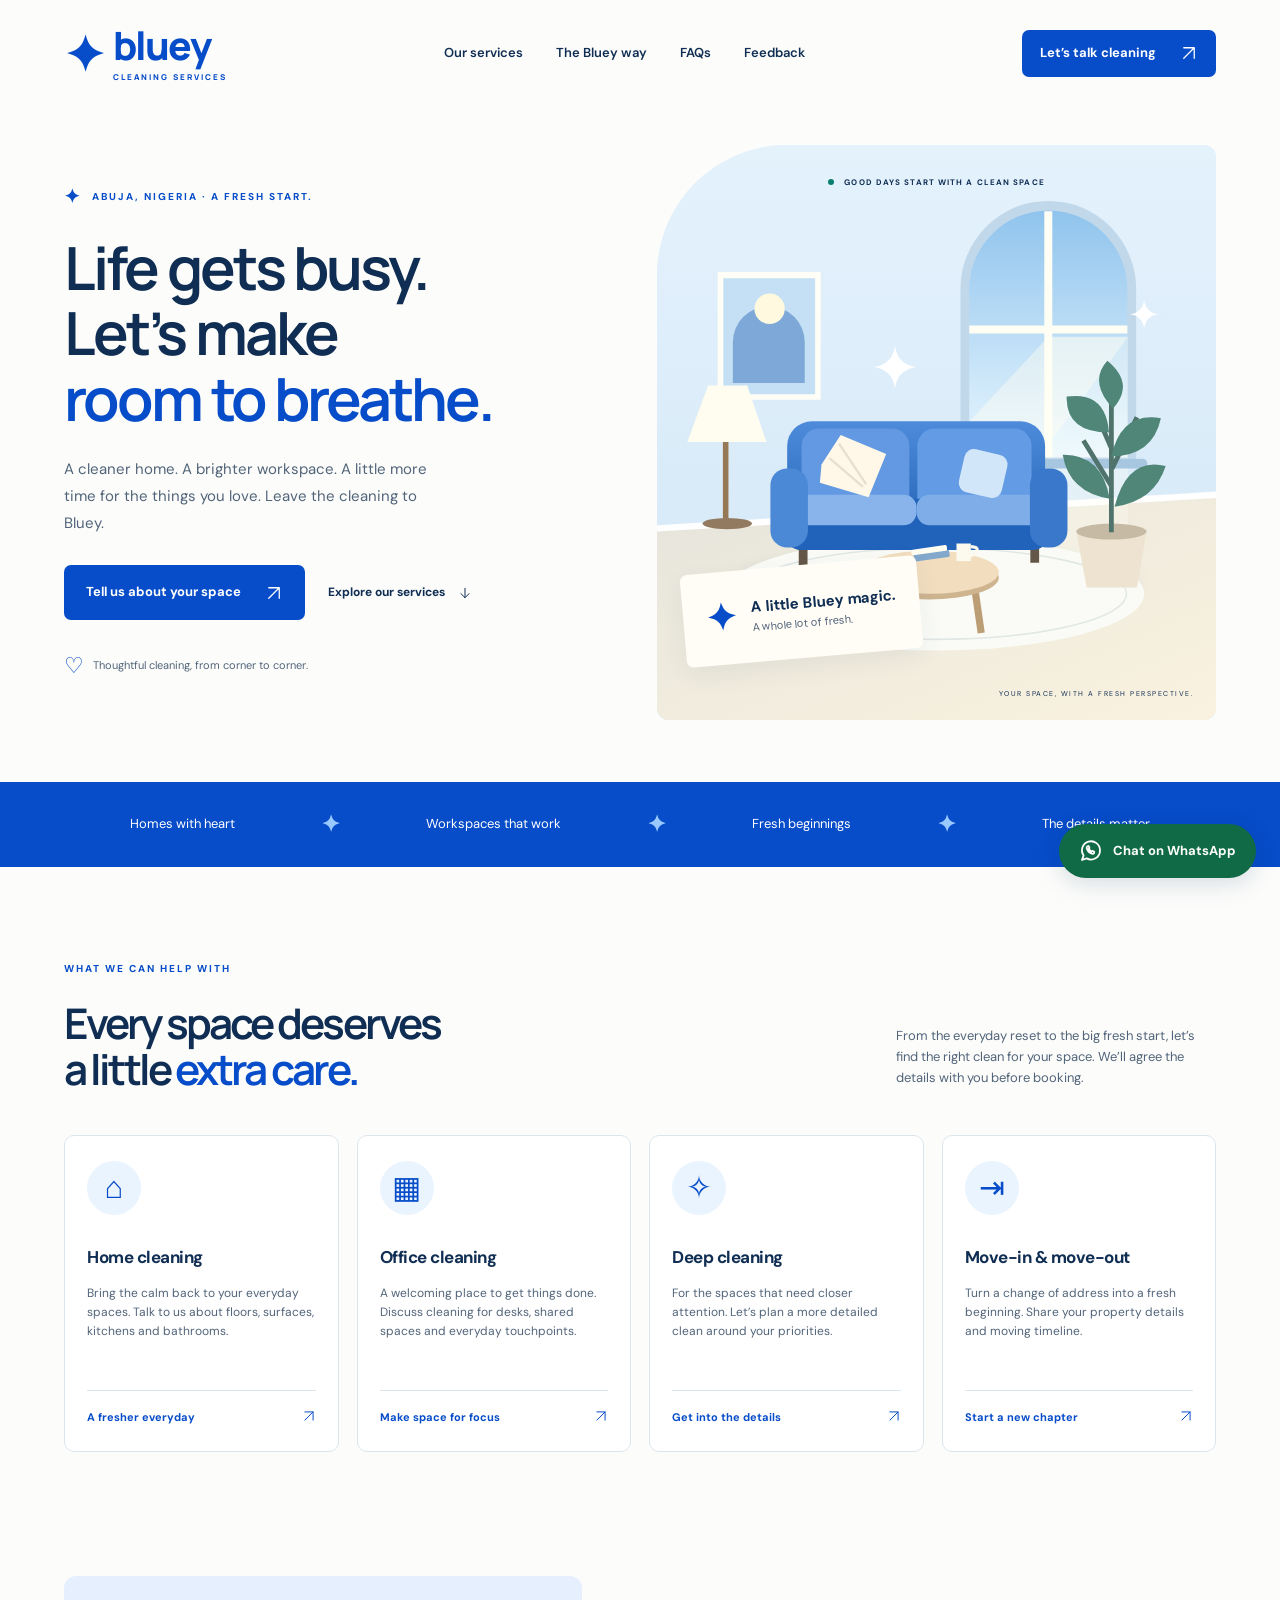
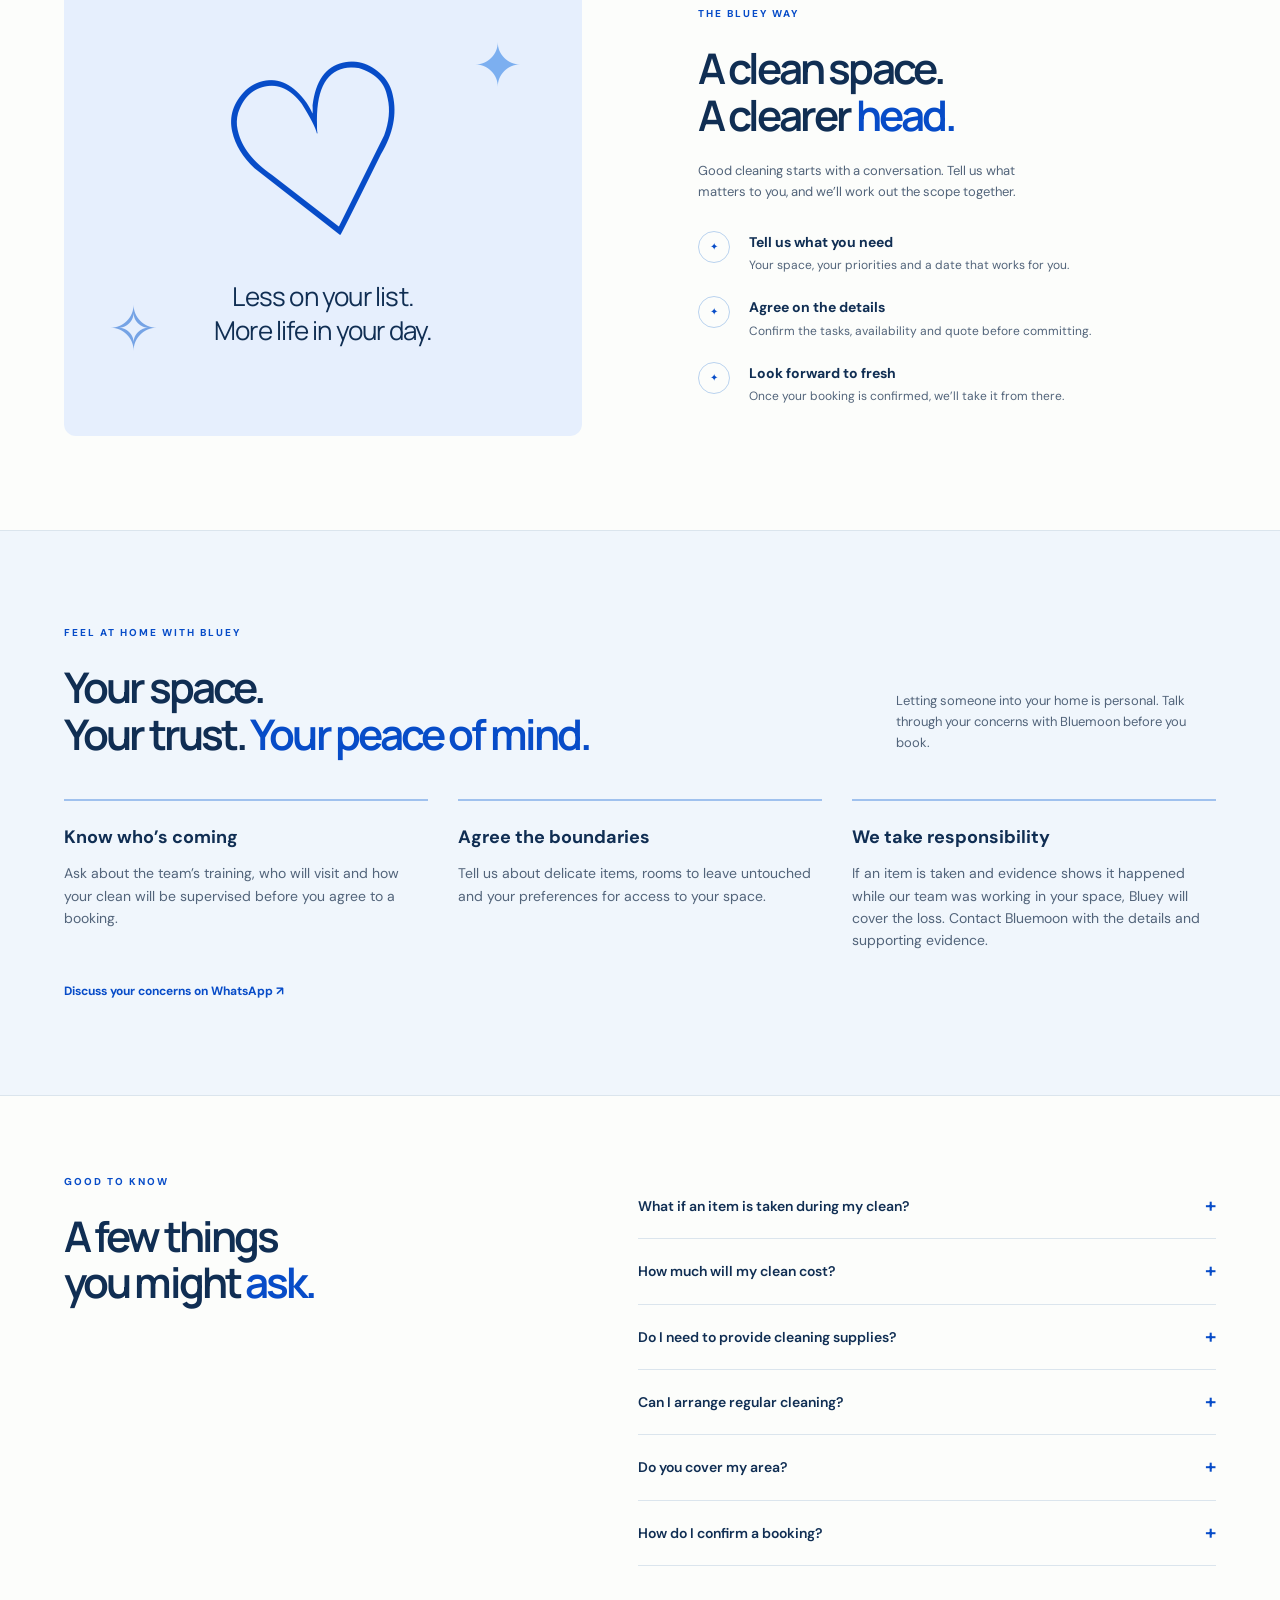
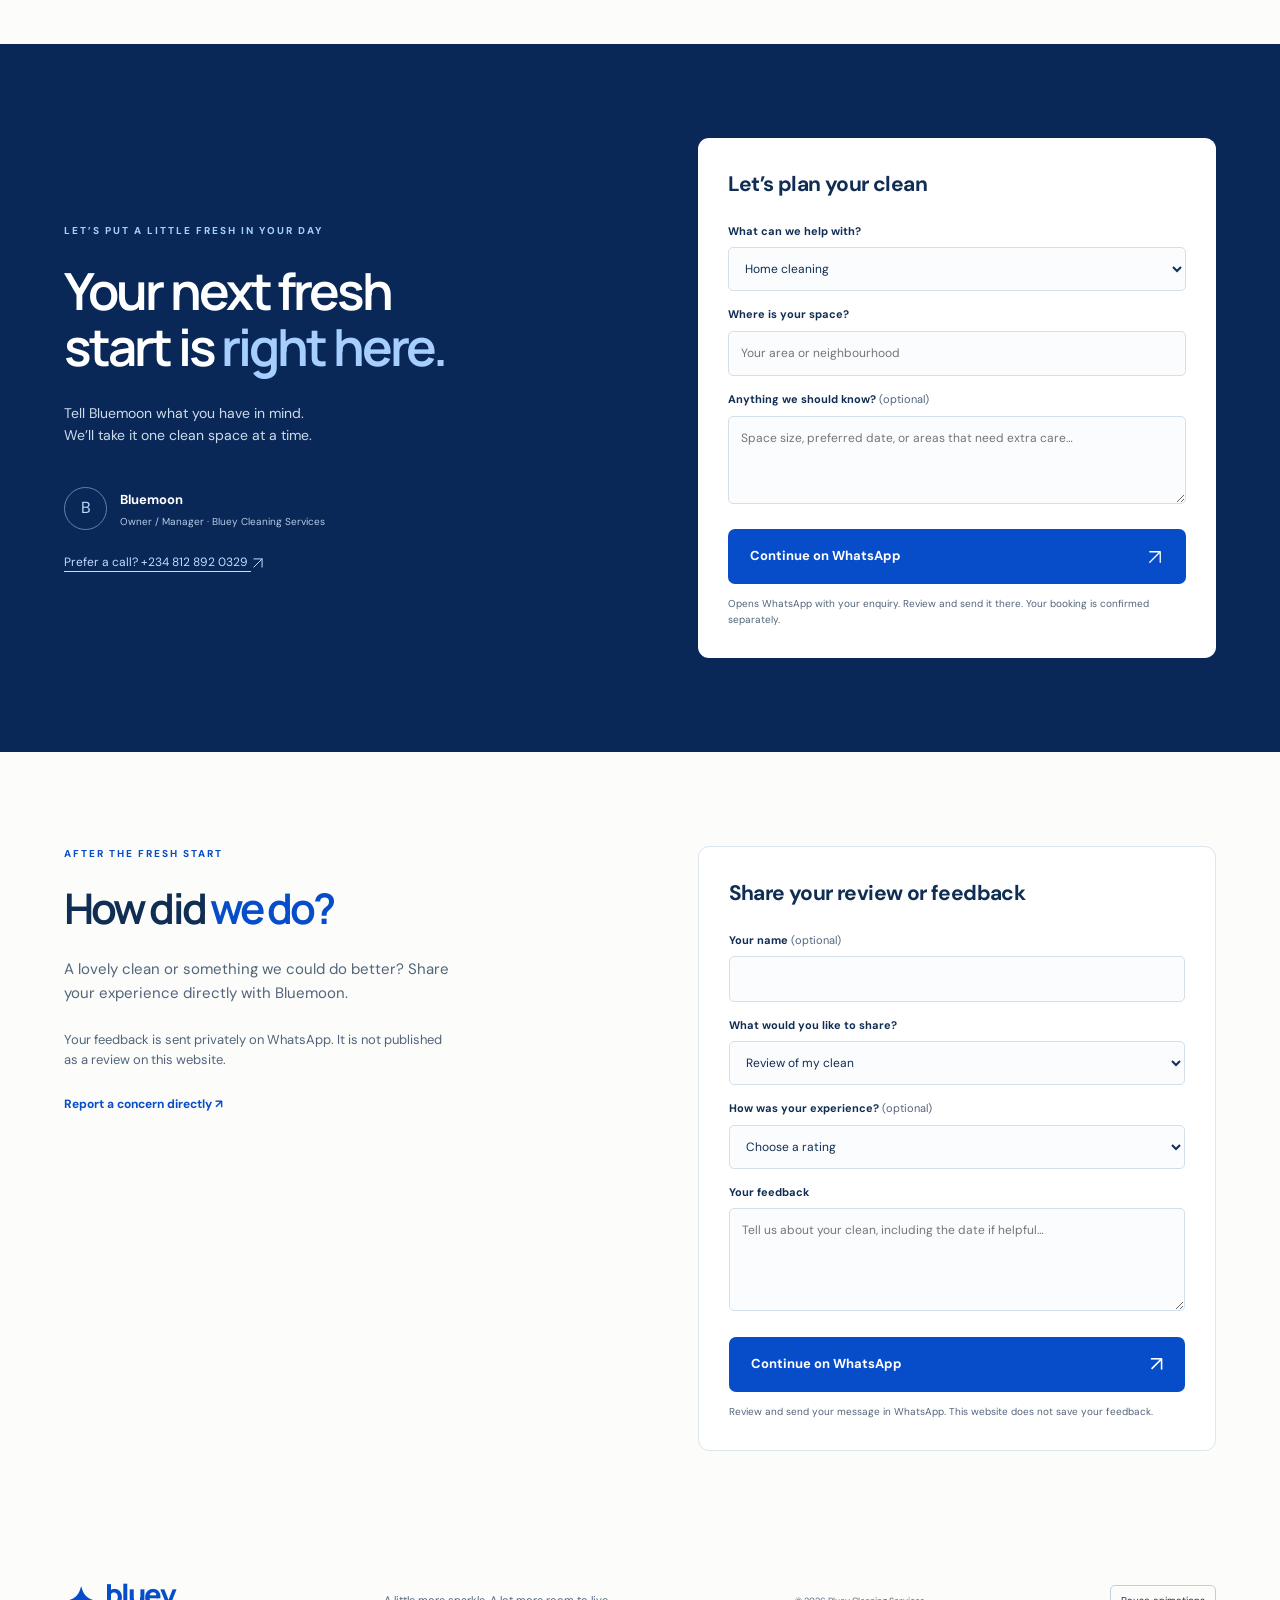
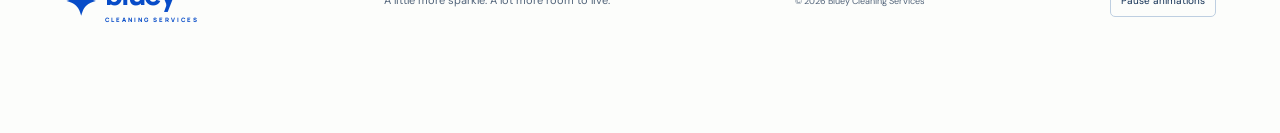
==== commit 051ea367: "Add WhatsApp widget, customer reassurance and feedback" ====
--- a/index.html
+++ b/index.html
@@ -1,10 +1,12 @@
 <!doctype html>
-<html lang="en"><head><meta charset="utf-8"><meta name="viewport" content="width=device-width, initial-scale=1"><meta name="theme-color" content="#074cc8"><meta name="description" content="A little more sparkle. A lot more peace of mind. Explore home, office and deep cleaning in Abuja, Nigeria with Bluey Cleaning Services."><title>Bluey Cleaning Services — Make room for the good stuff.</title><link rel="icon" href="assets/favicon.svg" type="image/svg+xml"><link rel="stylesheet" href="style.css?v=3"><script src="script.js?v=2" defer></script></head>
-<body><a class="skip" href="#main">Skip to content</a><header><a class="brand" href="#" aria-label="Bluey Cleaning Services home"><span class="brand-icon">✦</span><span>bluey<span class="brand-sub">CLEANING SERVICES</span></span></a><nav aria-label="Main navigation"><a href="#services">Our services</a><a href="#approach">The Bluey way</a><a href="#questions">FAQs</a></nav><a class="button small" href="#contact">Let’s talk cleaning <span class="link-arrow" aria-hidden="true"><svg viewBox="0 0 24 24" width="18" height="18" fill="none" stroke="currentColor" stroke-width="1.7" stroke-linecap="round" stroke-linejoin="round" focusable="false"><path d="M5 19 19 5M5 5h14v14"/></svg></span></a></header>
+<html lang="en"><head><meta charset="utf-8"><meta name="viewport" content="width=device-width, initial-scale=1"><meta name="theme-color" content="#074cc8"><meta name="description" content="A little more sparkle. A lot more peace of mind. Explore home, office and deep cleaning in Abuja, Nigeria with Bluey Cleaning Services."><title>Bluey Cleaning Services — Make room for the good stuff.</title><link rel="icon" href="assets/favicon.svg" type="image/svg+xml"><link rel="stylesheet" href="style.css?v=4"><script src="script.js?v=3" defer></script></head>
+<body><a class="skip" href="#main">Skip to content</a><header><a class="brand" href="#" aria-label="Bluey Cleaning Services home"><span class="brand-icon">✦</span><span>bluey<span class="brand-sub">CLEANING SERVICES</span></span></a><nav aria-label="Main navigation"><a href="#services">Our services</a><a href="#approach">The Bluey way</a><a href="#questions">FAQs</a><a href="#feedback">Feedback</a></nav><a class="button small" href="#contact">Let’s talk cleaning <span class="link-arrow" aria-hidden="true"><svg viewBox="0 0 24 24" width="18" height="18" fill="none" stroke="currentColor" stroke-width="1.7" stroke-linecap="round" stroke-linejoin="round" focusable="false"><path d="M5 19 19 5M5 5h14v14"/></svg></span></a></header>
 <main id="main"><section class="hero"><div class="hero-copy"><p class="eyebrow"><span class="tiny-star">✦</span> ABUJA, NIGERIA · A FRESH START.</p><h1>Life gets busy.<br>Let’s make<br><em>room to breathe.</em></h1><p class="intro">A cleaner home. A brighter workspace. A little more time for the things you love. Leave the cleaning to Bluey.</p><div class="hero-actions"><a class="button" href="#contact">Tell us about your space <span class="link-arrow" aria-hidden="true"><svg viewBox="0 0 24 24" width="18" height="18" fill="none" stroke="currentColor" stroke-width="1.7" stroke-linecap="round" stroke-linejoin="round" focusable="false"><path d="M5 19 19 5M5 5h14v14"/></svg></span></a><a class="text-link" href="#services">Explore our services <span class="link-arrow" aria-hidden="true"><svg viewBox="0 0 24 24" width="18" height="18" fill="none" stroke="currentColor" stroke-width="1.7" stroke-linecap="round" stroke-linejoin="round" focusable="false"><path d="M12 4v16M5 13l7 7 7-7"/></svg></span></a></div><div class="hero-note"><span>♡</span> Thoughtful cleaning, from corner to corner.</div></div><div class="hero-art"><div class="art-label"><span class="status-dot"></span> GOOD DAYS START WITH A CLEAN SPACE</div><img src="assets/room.svg" width="700" height="720" alt="Illustration of a bright, freshly tidied living room with a blue sofa, plants and sunlight through an arched window."><div class="floating-note"><span>✦</span><div>A little Bluey magic.<small>A whole lot of fresh.</small></div></div><span class="art-caption">YOUR SPACE, WITH A FRESH PERSPECTIVE.</span></div></section>
 <div class="ribbon" aria-label="Cleaning for different spaces"><span>Homes with heart</span><b>✦</b><span>Workspaces that work</span><b>✦</b><span>Fresh beginnings</span><b>✦</b><span>The details matter</span></div>
 <section id="services" class="section services"><div class="section-heading"><div><p class="eyebrow">WHAT WE CAN HELP WITH</p><h2>Every space deserves<br>a little <em>extra care.</em></h2></div><p>From the everyday reset to the big fresh start, let’s find the right clean for your space. We’ll agree the details with you before booking.</p></div><div class="service-grid"><article><span class="service-icon">⌂</span><h3>Home cleaning</h3><p>Bring the calm back to your everyday spaces. Talk to us about floors, surfaces, kitchens and bathrooms.</p><a href="#contact" data-service="Home cleaning">A fresher everyday <span class="link-arrow" aria-hidden="true"><svg viewBox="0 0 24 24" width="18" height="18" fill="none" stroke="currentColor" stroke-width="1.7" stroke-linecap="round" stroke-linejoin="round" focusable="false"><path d="M5 19 19 5M5 5h14v14"/></svg></span></a></article><article><span class="service-icon">▦</span><h3>Office cleaning</h3><p>A welcoming place to get things done. Discuss cleaning for desks, shared spaces and everyday touchpoints.</p><a href="#contact" data-service="Office cleaning">Make space for focus <span class="link-arrow" aria-hidden="true"><svg viewBox="0 0 24 24" width="18" height="18" fill="none" stroke="currentColor" stroke-width="1.7" stroke-linecap="round" stroke-linejoin="round" focusable="false"><path d="M5 19 19 5M5 5h14v14"/></svg></span></a></article><article><span class="service-icon">✧</span><h3>Deep cleaning</h3><p>For the spaces that need closer attention. Let’s plan a more detailed clean around your priorities.</p><a href="#contact" data-service="Deep cleaning">Get into the details <span class="link-arrow" aria-hidden="true"><svg viewBox="0 0 24 24" width="18" height="18" fill="none" stroke="currentColor" stroke-width="1.7" stroke-linecap="round" stroke-linejoin="round" focusable="false"><path d="M5 19 19 5M5 5h14v14"/></svg></span></a></article><article><span class="service-icon">⇥</span><h3>Move-in & move-out</h3><p>Turn a change of address into a fresh beginning. Share your property details and moving timeline.</p><a href="#contact" data-service="Move-in / move-out cleaning">Start a new chapter <span class="link-arrow" aria-hidden="true"><svg viewBox="0 0 24 24" width="18" height="18" fill="none" stroke="currentColor" stroke-width="1.7" stroke-linecap="round" stroke-linejoin="round" focusable="false"><path d="M5 19 19 5M5 5h14v14"/></svg></span></a></article></div></section>
 <section id="approach" class="approach section"><div class="approach-art" aria-hidden="true"><span class="orbit">✦</span><div class="big-heart">♡</div><p>Less on your list.<br>More life in your day.</p><span class="little-spark">✧</span></div><div class="approach-copy"><p class="eyebrow">THE BLUEY WAY</p><h2>A clean space.<br>A clearer <em>head.</em></h2><p>Good cleaning starts with a conversation. Tell us what matters to you, and we’ll work out the scope together.</p><ul class="steps"><li><span aria-hidden="true">✦</span><div><h3>Tell us what you need</h3><p>Your space, your priorities and a date that works for you.</p></div></li><li><span aria-hidden="true">✦</span><div><h3>Agree on the details</h3><p>Confirm the tasks, availability and quote before committing.</p></div></li><li><span aria-hidden="true">✦</span><div><h3>Look forward to fresh</h3><p>Once your booking is confirmed, we’ll take it from there.</p></div></li></ul></div></section>
-<section id="questions" class="section faq"><div><p class="eyebrow">GOOD TO KNOW</p><h2>A few things<br>you might <em>ask.</em></h2></div><div class="faq-list"><details><summary>How much will my clean cost?<span>+</span></summary><p>Your quote depends on the size and condition of the space and the tasks you need. Share the details with Bluey for a quote before booking.</p></details><details><summary>Do I need to provide cleaning supplies?<span>+</span></summary><p>Ask when arranging your clean. We’ll agree what’s needed and who will provide it, including any product preferences or sensitive surfaces.</p></details><details><summary>Can I arrange regular cleaning?<span>+</span></summary><p>Tell us your preferred frequency and days. Bluey can discuss a suitable arrangement, subject to availability.</p></details><details><summary>Do you cover my area?<span>+</span></summary><p>We serve Abuja, Nigeria. Include your area in your enquiry so Bluey can confirm coverage and availability for your location.</p></details><details><summary>How do I confirm a booking?<span>+</span></summary><p>Start with an enquiry below. Your booking is confirmed only after the service details, price and date have been agreed directly with Bluey.</p></details></div></section>
+<section id="peace-of-mind" class="section reassurance"><div class="section-heading"><div><p class="eyebrow">FEEL AT HOME WITH BLUEY</p><h2>Your space.<br>Your trust. <em>Your peace of mind.</em></h2></div><p>Letting someone into your home is personal. Talk through your concerns with Bluemoon before you book.</p></div><div class="trust-grid"><article><h3>Know who’s coming</h3><p>Ask about the team’s training, who will visit and how your clean will be supervised before you agree to a booking.</p></article><article><h3>Agree the boundaries</h3><p>Tell us about delicate items, rooms to leave untouched and your preferences for access to your space.</p></article><article><h3>We take responsibility</h3><p>If an item is taken and evidence shows it happened while our team was working in your space, Bluey will cover the loss. Contact Bluemoon with the details and supporting evidence.</p></article></div><a class="text-link trust-link" href="https://wa.me/2348128920329?text=Hello%20Bluey%2C%20before%20booking%20I%27d%20like%20to%20discuss%20staff%20training%2C%20access%20to%20my%20space%20and%20your%20policy%20on%20property%20loss%20or%20damage." target="_blank" rel="noopener noreferrer">Discuss your concerns on WhatsApp ↗</a></section>
+<section id="questions" class="section faq"><div><p class="eyebrow">GOOD TO KNOW</p><h2>A few things<br>you might <em>ask.</em></h2></div><div class="faq-list"><details><summary>What if an item is taken during my clean?<span>+</span></summary><p>If an item is taken and evidence shows it happened while our team was working in your space, Bluey will cover the loss. Contact Bluemoon directly with details of the item, when you noticed it was missing and any supporting evidence.</p></details><details><summary>How much will my clean cost?<span>+</span></summary><p>Your quote depends on the size and condition of the space and the tasks you need. Share the details with Bluey for a quote before booking.</p></details><details><summary>Do I need to provide cleaning supplies?<span>+</span></summary><p>Ask when arranging your clean. We’ll agree what’s needed and who will provide it, including any product preferences or sensitive surfaces.</p></details><details><summary>Can I arrange regular cleaning?<span>+</span></summary><p>Tell us your preferred frequency and days. Bluey can discuss a suitable arrangement, subject to availability.</p></details><details><summary>Do you cover my area?<span>+</span></summary><p>We serve Abuja, Nigeria. Include your area in your enquiry so Bluey can confirm coverage and availability for your location.</p></details><details><summary>How do I confirm a booking?<span>+</span></summary><p>Start with an enquiry below. Your booking is confirmed only after the service details, price and date have been agreed directly with Bluey.</p></details></div></section>
 <section id="contact" class="contact section"><div><p class="eyebrow">LET’S PUT A LITTLE FRESH IN YOUR DAY</p><h2>Your next fresh<br>start is <em>right here.</em></h2><p>Tell Bluemoon what you have in mind.<br>We’ll take it one clean space at a time.</p><div class="contact-person"><span> B </span><div><strong>Bluemoon</strong><small>Owner / Manager · Bluey Cleaning Services</small></div></div><a class="phone-link" href="tel:+2348128920329">Prefer a call? +234 812 892 0329 <span class="link-arrow" aria-hidden="true"><svg viewBox="0 0 24 24" width="18" height="18" fill="none" stroke="currentColor" stroke-width="1.7" stroke-linecap="round" stroke-linejoin="round" focusable="false"><path d="M5 19 19 5M5 5h14v14"/></svg></span></a></div><form id="enquiry"><h3>Let’s plan your clean</h3><label for="service">What can we help with?</label><select id="service" name="service"><option>Home cleaning</option><option>Office cleaning</option><option>Deep cleaning</option><option>Move-in / move-out cleaning</option><option>Something else — let’s discuss</option></select><label for="area">Where is your space?</label><input id="area" name="area" placeholder="Your area or neighbourhood" maxlength="150" required><label for="details">Anything we should know? <span>(optional)</span></label><textarea id="details" name="details" rows="3" maxlength="1000" placeholder="Space size, preferred date, or areas that need extra care…"></textarea><button class="button" type="submit">Continue on WhatsApp <span class="link-arrow" aria-hidden="true"><svg viewBox="0 0 24 24" width="18" height="18" fill="none" stroke="currentColor" stroke-width="1.7" stroke-linecap="round" stroke-linejoin="round" focusable="false"><path d="M5 19 19 5M5 5h14v14"/></svg></span></button><p class="form-note" id="form-note">Opens WhatsApp with your enquiry. Review and send it there. Your booking is confirmed separately.</p><div id="message-result" hidden><label for="prepared-message">Your enquiry is ready to copy</label><textarea id="prepared-message" rows="6" readonly></textarea><button class="copy-button" id="copy-message" type="button">Copy message</button><p id="copy-status" role="status"></p></div></form></section>
-</main><footer><a class="brand" href="#" aria-label="Bluey Cleaning Services home"><span class="brand-icon">✦</span><span>bluey<span class="brand-sub">CLEANING SERVICES</span></span></a><p>A little more sparkle. A lot more room to live.</p><span>© <span id="year">2026</span> Bluey Cleaning Services</span><button class="motion-toggle" type="button" aria-pressed="false" hidden>Pause animations</button></footer></body></html>
+<section id="feedback" class="section feedback"><div><p class="eyebrow">AFTER THE FRESH START</p><h2>How did <em>we do?</em></h2><p>A lovely clean or something we could do better? Share your experience directly with Bluemoon.</p><p class="feedback-explainer">Your feedback is sent privately on WhatsApp. It is not published as a review on this website.</p><a class="text-link" href="https://wa.me/2348128920329?text=Hello%20Bluey%2C%20I%20need%20to%20report%20a%20concern%20about%20my%20cleaning%20service." target="_blank" rel="noopener noreferrer">Report a concern directly ↗</a></div><form id="feedback-form"><h3>Share your review or feedback</h3><label for="feedback-name">Your name <span>(optional)</span></label><input id="feedback-name" name="name" autocomplete="name" maxlength="100"><label for="feedback-type">What would you like to share?</label><select id="feedback-type" name="type"><option>Review of my clean</option><option>Suggestion</option><option>Service concern</option><option>Property loss or damage</option></select><label for="feedback-rating">How was your experience? <span>(optional)</span></label><select id="feedback-rating" name="rating"><option value="">Choose a rating</option><option>5 — Excellent</option><option>4 — Good</option><option>3 — Okay</option><option>2 — Disappointing</option><option>1 — Poor</option></select><label for="feedback-message">Your feedback</label><textarea id="feedback-message" name="message" rows="4" maxlength="2000" required placeholder="Tell us about your clean, including the date if helpful…"></textarea><button class="button" type="submit">Continue on WhatsApp <span aria-hidden="true">↗</span></button><p class="form-note">Review and send your message in WhatsApp. This website does not save your feedback.</p><div id="feedback-result" hidden><label for="feedback-prepared">Your feedback is ready to copy</label><textarea id="feedback-prepared" rows="6" readonly></textarea><button class="copy-button" id="copy-feedback" type="button">Copy feedback</button><p id="feedback-status" role="status"></p></div></form></section>
+</main><footer><a class="brand" href="#" aria-label="Bluey Cleaning Services home"><span class="brand-icon">✦</span><span>bluey<span class="brand-sub">CLEANING SERVICES</span></span></a><p>A little more sparkle. A lot more room to live.</p><span>© <span id="year">2026</span> Bluey Cleaning Services</span><button class="motion-toggle" type="button" aria-pressed="false" hidden>Pause animations</button></footer><aside class="whatsapp-widget" aria-label="Contact Bluey on WhatsApp"><div id="whatsapp-panel" class="whatsapp-panel" hidden><div class="whatsapp-heading"><div><strong>Chat with Bluey</strong><small>Bluemoon · Owner / Manager</small></div><button id="whatsapp-close" type="button" aria-label="Close WhatsApp widget">×</button></div><p>Planning a clean, have a question, or want to share feedback? Let’s talk.</p><a class="button whatsapp-start" href="https://wa.me/2348128920329?text=Hello%20Bluey!%20I%27d%20like%20to%20chat%20about%20your%20cleaning%20services." target="_blank" rel="noopener noreferrer">Open WhatsApp ↗</a><small class="whatsapp-note">Opens WhatsApp. You choose when to send.</small></div><button id="whatsapp-toggle" class="whatsapp-toggle" type="button" aria-expanded="false" aria-controls="whatsapp-panel" hidden><svg class="whatsapp-icon" viewBox="0 0 24 24" width="24" height="24" fill="none" stroke="currentColor" stroke-width="1.8" stroke-linecap="round" stroke-linejoin="round" aria-hidden="true"><path d="M21 11.5a9 9 0 0 1-13.4 7.9L3 21l1.6-4.6A9 9 0 1 1 21 11.5Z"/><path d="M8.5 7.5c-.6 0-1 1-.7 2 .8 2.5 2.7 4.4 5.2 5.2 1 .3 2-.1 2-.7l.3-1.2-2-1-.8.8a7.5 7.5 0 0 1-2.8-2.8l.8-.8-1-2Z"/></svg><span>Chat on WhatsApp</span></button><noscript><a class="whatsapp-toggle" href="https://wa.me/2348128920329" target="_blank" rel="noopener noreferrer">Chat on WhatsApp ↗</a></noscript></aside></body></html>
--- a/style.css
+++ b/style.css
@@ -37,3 +37,34 @@
 .link-arrow svg{display:block;width:100%;height:100%}
 .service-grid .link-arrow,.text-link .link-arrow,.phone-link .link-arrow{width:14px;height:14px}
 .text-link{align-items:center}
+
+/* Customer reassurance, feedback and WhatsApp contact. */
+[hidden]{display:none!important}
+.reassurance{border-top:1px solid var(--line);background:#f0f6fc}
+.reassurance h2{max-width:680px}
+.trust-grid{display:grid;grid-template-columns:repeat(3,1fr);gap:30px}
+.trust-grid article{border-top:2px solid #9fc1ee;padding-top:22px}
+.trust-grid h3{font-size:18px;margin-bottom:10px}
+.trust-grid p{font-size:14px;color:var(--muted);margin-bottom:0}
+.trust-link{margin-top:30px;color:var(--blue);width:fit-content}
+.feedback{display:grid;grid-template-columns:1fr 1fr;gap:10%;align-items:start}
+.feedback>div>p:not(.eyebrow){font-size:15px;color:var(--muted);max-width:390px;margin-top:25px}
+.feedback .feedback-explainer{font-size:13px!important}
+.feedback .text-link{color:var(--blue);margin-top:24px}
+.feedback form{border:1px solid var(--line)}
+#feedback-status{font-size:12px;margin-bottom:0}
+.whatsapp-widget{position:fixed;right:24px;bottom:max(22px,env(safe-area-inset-bottom));z-index:20;display:flex;flex-direction:column;align-items:flex-end;gap:12px}
+.whatsapp-toggle{display:flex;align-items:center;gap:10px;border:0;border-radius:50px;background:#106a45;color:white;padding:15px 20px;font-size:13px;font-weight:700;box-shadow:0 6px 24px #09285826;cursor:pointer;min-height:54px}
+.whatsapp-toggle:hover{background:#0b5436}
+.whatsapp-icon{flex-shrink:0}
+.whatsapp-panel{width:330px;max-width:calc(100vw - 32px);max-height:calc(100dvh - 110px);overflow:auto;border:1px solid var(--line);border-radius:16px;background:white;padding:22px;box-shadow:0 12px 40px #09285826}
+.whatsapp-heading{display:flex;align-items:start;justify-content:space-between;gap:8px}
+.whatsapp-heading strong{font-size:18px;display:block}
+.whatsapp-heading small{font-size:11px;color:var(--muted)}
+#whatsapp-close{border:0;background:var(--sky);border-radius:50%;width:36px;height:36px;flex-shrink:0;font-size:24px;line-height:1;cursor:pointer;color:var(--ink)}
+.whatsapp-panel p{font-size:14px;color:var(--muted);margin:18px 0}
+.whatsapp-start{width:100%;background:#106a45}
+.whatsapp-start:hover{background:#0b5436}
+.whatsapp-note{display:block;color:var(--muted);font-size:10px;margin-top:10px}
+footer{padding-bottom:110px}
+@media(max-width:700px){.trust-grid{grid-template-columns:1fr;gap:24px}.feedback{grid-template-columns:1fr;gap:30px}.whatsapp-widget{right:16px;bottom:max(16px,env(safe-area-inset-bottom))}.whatsapp-toggle{padding:13px 17px;font-size:12px}.reassurance h2{font-size:34px}.trust-grid p{font-size:13px}}
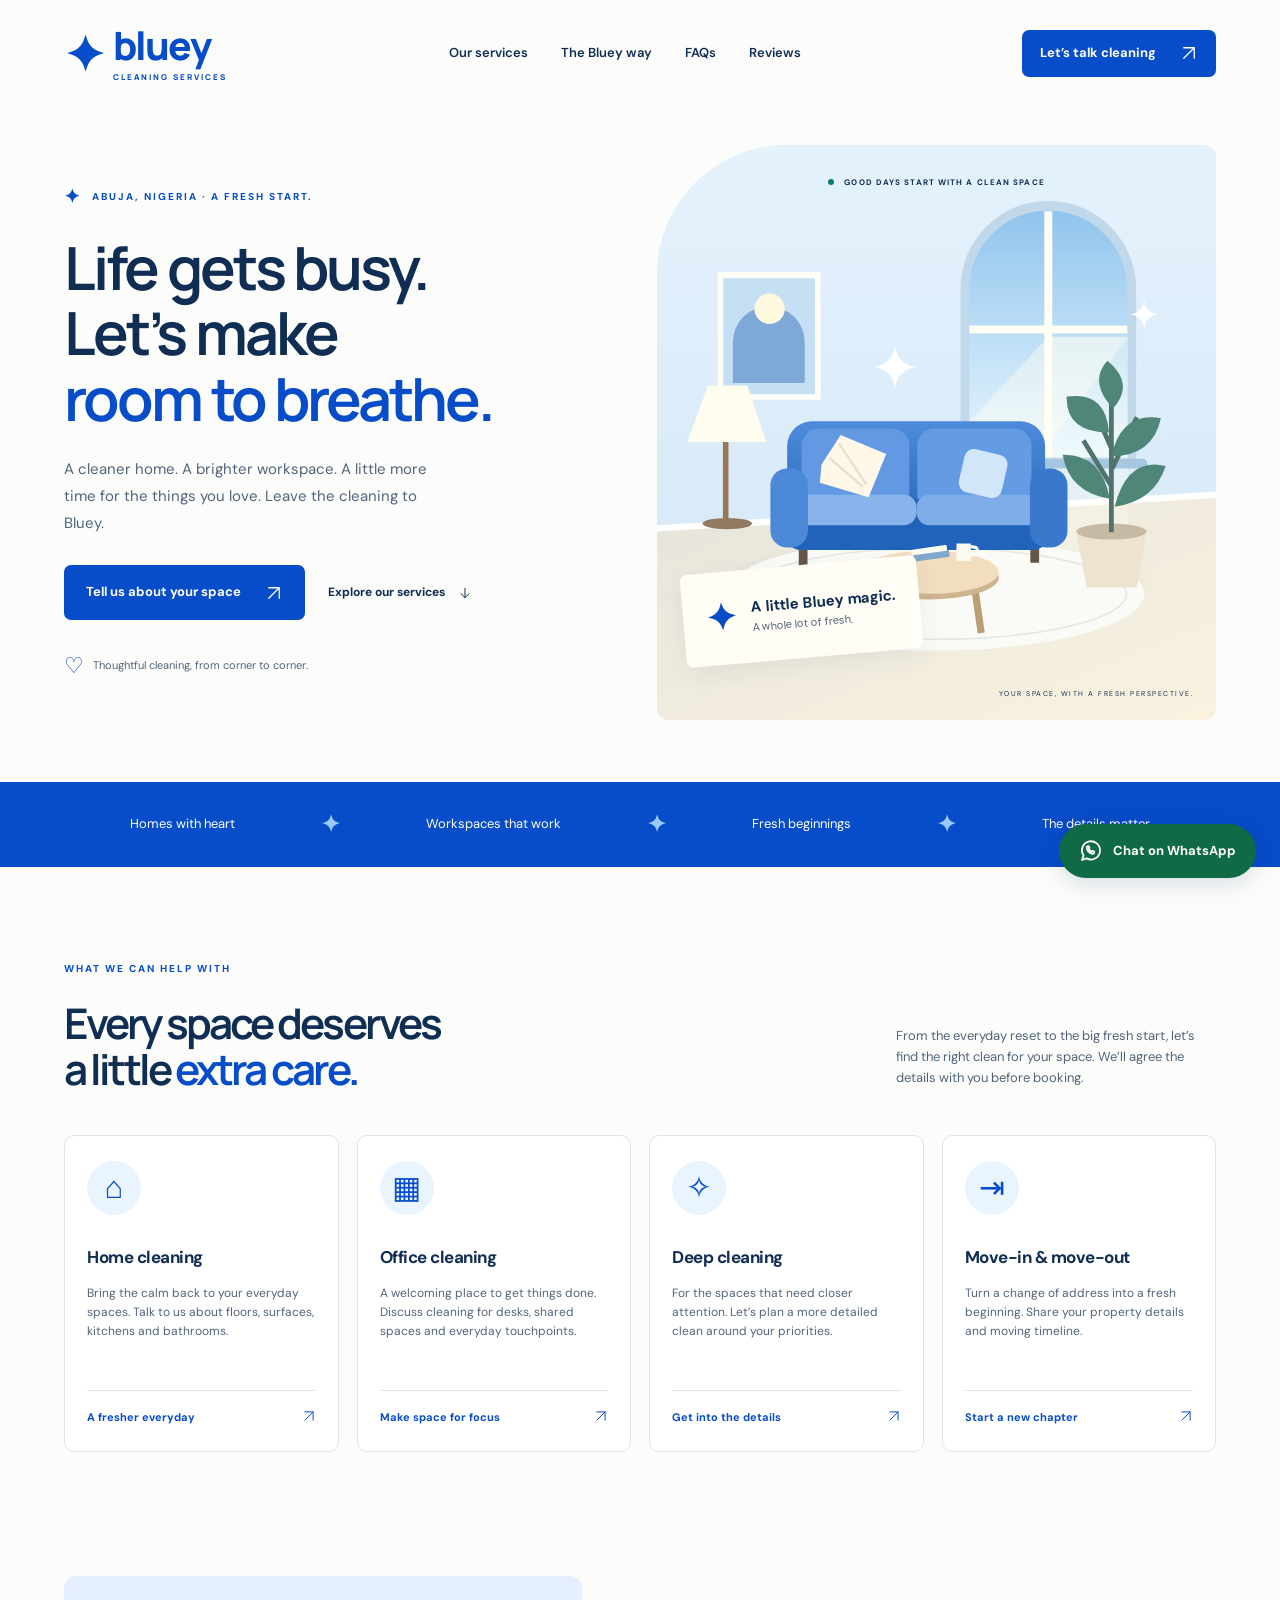
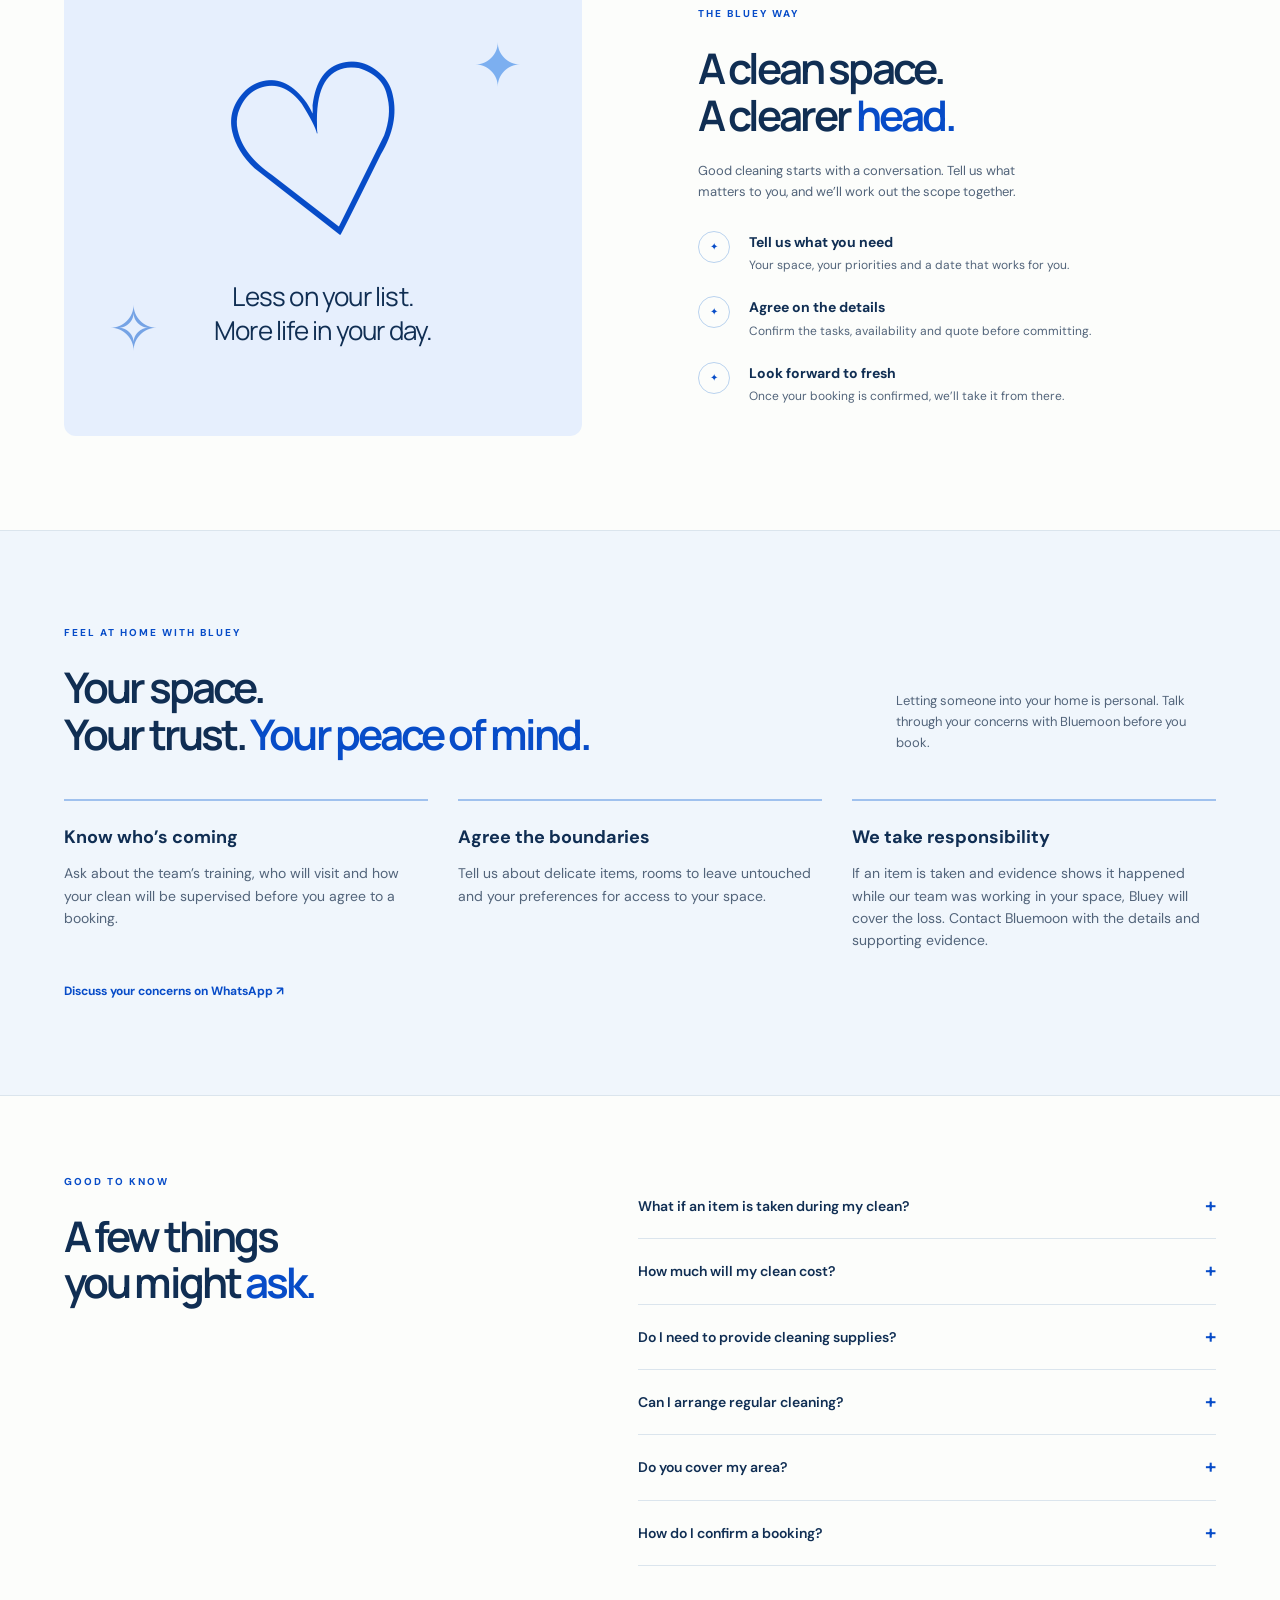
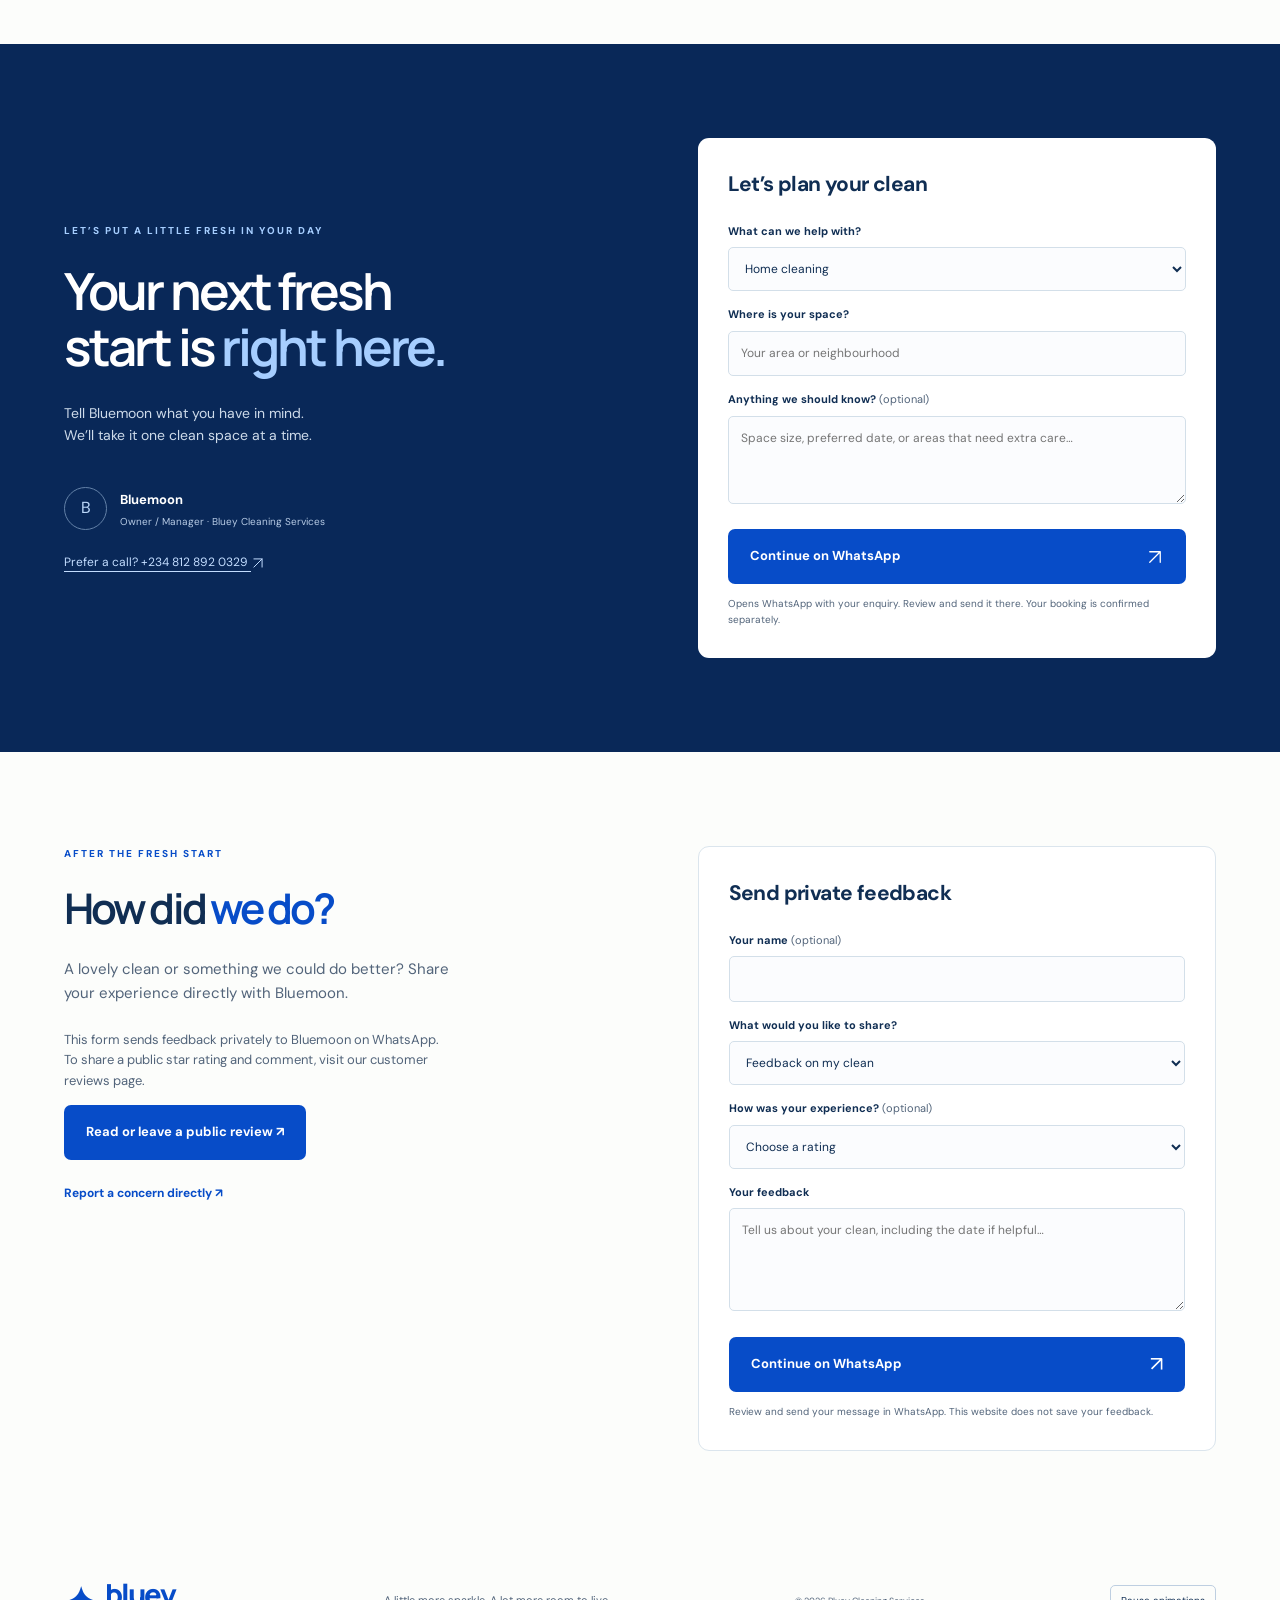
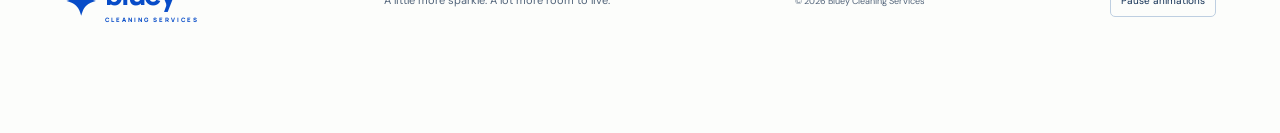
==== commit 427036c3: "Add public customer reviews with moderated star ratings" ====
--- a/index.html
+++ b/index.html
@@ -1,6 +1,6 @@
 <!doctype html>
 <html lang="en"><head><meta charset="utf-8"><meta name="viewport" content="width=device-width, initial-scale=1"><meta name="theme-color" content="#074cc8"><meta name="description" content="A little more sparkle. A lot more peace of mind. Explore home, office and deep cleaning in Abuja, Nigeria with Bluey Cleaning Services."><title>Bluey Cleaning Services — Make room for the good stuff.</title><link rel="icon" href="assets/favicon.svg" type="image/svg+xml"><link rel="stylesheet" href="style.css?v=4"><script src="script.js?v=3" defer></script></head>
-<body><a class="skip" href="#main">Skip to content</a><header><a class="brand" href="#" aria-label="Bluey Cleaning Services home"><span class="brand-icon">✦</span><span>bluey<span class="brand-sub">CLEANING SERVICES</span></span></a><nav aria-label="Main navigation"><a href="#services">Our services</a><a href="#approach">The Bluey way</a><a href="#questions">FAQs</a><a href="#feedback">Feedback</a></nav><a class="button small" href="#contact">Let’s talk cleaning <span class="link-arrow" aria-hidden="true"><svg viewBox="0 0 24 24" width="18" height="18" fill="none" stroke="currentColor" stroke-width="1.7" stroke-linecap="round" stroke-linejoin="round" focusable="false"><path d="M5 19 19 5M5 5h14v14"/></svg></span></a></header>
+<body><a class="skip" href="#main">Skip to content</a><header><a class="brand" href="#" aria-label="Bluey Cleaning Services home"><span class="brand-icon">✦</span><span>bluey<span class="brand-sub">CLEANING SERVICES</span></span></a><nav aria-label="Main navigation"><a href="#services">Our services</a><a href="#approach">The Bluey way</a><a href="#questions">FAQs</a><a href="reviews.html">Reviews</a></nav><a class="button small" href="#contact">Let’s talk cleaning <span class="link-arrow" aria-hidden="true"><svg viewBox="0 0 24 24" width="18" height="18" fill="none" stroke="currentColor" stroke-width="1.7" stroke-linecap="round" stroke-linejoin="round" focusable="false"><path d="M5 19 19 5M5 5h14v14"/></svg></span></a></header>
 <main id="main"><section class="hero"><div class="hero-copy"><p class="eyebrow"><span class="tiny-star">✦</span> ABUJA, NIGERIA · A FRESH START.</p><h1>Life gets busy.<br>Let’s make<br><em>room to breathe.</em></h1><p class="intro">A cleaner home. A brighter workspace. A little more time for the things you love. Leave the cleaning to Bluey.</p><div class="hero-actions"><a class="button" href="#contact">Tell us about your space <span class="link-arrow" aria-hidden="true"><svg viewBox="0 0 24 24" width="18" height="18" fill="none" stroke="currentColor" stroke-width="1.7" stroke-linecap="round" stroke-linejoin="round" focusable="false"><path d="M5 19 19 5M5 5h14v14"/></svg></span></a><a class="text-link" href="#services">Explore our services <span class="link-arrow" aria-hidden="true"><svg viewBox="0 0 24 24" width="18" height="18" fill="none" stroke="currentColor" stroke-width="1.7" stroke-linecap="round" stroke-linejoin="round" focusable="false"><path d="M12 4v16M5 13l7 7 7-7"/></svg></span></a></div><div class="hero-note"><span>♡</span> Thoughtful cleaning, from corner to corner.</div></div><div class="hero-art"><div class="art-label"><span class="status-dot"></span> GOOD DAYS START WITH A CLEAN SPACE</div><img src="assets/room.svg" width="700" height="720" alt="Illustration of a bright, freshly tidied living room with a blue sofa, plants and sunlight through an arched window."><div class="floating-note"><span>✦</span><div>A little Bluey magic.<small>A whole lot of fresh.</small></div></div><span class="art-caption">YOUR SPACE, WITH A FRESH PERSPECTIVE.</span></div></section>
 <div class="ribbon" aria-label="Cleaning for different spaces"><span>Homes with heart</span><b>✦</b><span>Workspaces that work</span><b>✦</b><span>Fresh beginnings</span><b>✦</b><span>The details matter</span></div>
 <section id="services" class="section services"><div class="section-heading"><div><p class="eyebrow">WHAT WE CAN HELP WITH</p><h2>Every space deserves<br>a little <em>extra care.</em></h2></div><p>From the everyday reset to the big fresh start, let’s find the right clean for your space. We’ll agree the details with you before booking.</p></div><div class="service-grid"><article><span class="service-icon">⌂</span><h3>Home cleaning</h3><p>Bring the calm back to your everyday spaces. Talk to us about floors, surfaces, kitchens and bathrooms.</p><a href="#contact" data-service="Home cleaning">A fresher everyday <span class="link-arrow" aria-hidden="true"><svg viewBox="0 0 24 24" width="18" height="18" fill="none" stroke="currentColor" stroke-width="1.7" stroke-linecap="round" stroke-linejoin="round" focusable="false"><path d="M5 19 19 5M5 5h14v14"/></svg></span></a></article><article><span class="service-icon">▦</span><h3>Office cleaning</h3><p>A welcoming place to get things done. Discuss cleaning for desks, shared spaces and everyday touchpoints.</p><a href="#contact" data-service="Office cleaning">Make space for focus <span class="link-arrow" aria-hidden="true"><svg viewBox="0 0 24 24" width="18" height="18" fill="none" stroke="currentColor" stroke-width="1.7" stroke-linecap="round" stroke-linejoin="round" focusable="false"><path d="M5 19 19 5M5 5h14v14"/></svg></span></a></article><article><span class="service-icon">✧</span><h3>Deep cleaning</h3><p>For the spaces that need closer attention. Let’s plan a more detailed clean around your priorities.</p><a href="#contact" data-service="Deep cleaning">Get into the details <span class="link-arrow" aria-hidden="true"><svg viewBox="0 0 24 24" width="18" height="18" fill="none" stroke="currentColor" stroke-width="1.7" stroke-linecap="round" stroke-linejoin="round" focusable="false"><path d="M5 19 19 5M5 5h14v14"/></svg></span></a></article><article><span class="service-icon">⇥</span><h3>Move-in & move-out</h3><p>Turn a change of address into a fresh beginning. Share your property details and moving timeline.</p><a href="#contact" data-service="Move-in / move-out cleaning">Start a new chapter <span class="link-arrow" aria-hidden="true"><svg viewBox="0 0 24 24" width="18" height="18" fill="none" stroke="currentColor" stroke-width="1.7" stroke-linecap="round" stroke-linejoin="round" focusable="false"><path d="M5 19 19 5M5 5h14v14"/></svg></span></a></article></div></section>
@@ -8,5 +8,5 @@
 <section id="peace-of-mind" class="section reassurance"><div class="section-heading"><div><p class="eyebrow">FEEL AT HOME WITH BLUEY</p><h2>Your space.<br>Your trust. <em>Your peace of mind.</em></h2></div><p>Letting someone into your home is personal. Talk through your concerns with Bluemoon before you book.</p></div><div class="trust-grid"><article><h3>Know who’s coming</h3><p>Ask about the team’s training, who will visit and how your clean will be supervised before you agree to a booking.</p></article><article><h3>Agree the boundaries</h3><p>Tell us about delicate items, rooms to leave untouched and your preferences for access to your space.</p></article><article><h3>We take responsibility</h3><p>If an item is taken and evidence shows it happened while our team was working in your space, Bluey will cover the loss. Contact Bluemoon with the details and supporting evidence.</p></article></div><a class="text-link trust-link" href="https://wa.me/2348128920329?text=Hello%20Bluey%2C%20before%20booking%20I%27d%20like%20to%20discuss%20staff%20training%2C%20access%20to%20my%20space%20and%20your%20policy%20on%20property%20loss%20or%20damage." target="_blank" rel="noopener noreferrer">Discuss your concerns on WhatsApp ↗</a></section>
 <section id="questions" class="section faq"><div><p class="eyebrow">GOOD TO KNOW</p><h2>A few things<br>you might <em>ask.</em></h2></div><div class="faq-list"><details><summary>What if an item is taken during my clean?<span>+</span></summary><p>If an item is taken and evidence shows it happened while our team was working in your space, Bluey will cover the loss. Contact Bluemoon directly with details of the item, when you noticed it was missing and any supporting evidence.</p></details><details><summary>How much will my clean cost?<span>+</span></summary><p>Your quote depends on the size and condition of the space and the tasks you need. Share the details with Bluey for a quote before booking.</p></details><details><summary>Do I need to provide cleaning supplies?<span>+</span></summary><p>Ask when arranging your clean. We’ll agree what’s needed and who will provide it, including any product preferences or sensitive surfaces.</p></details><details><summary>Can I arrange regular cleaning?<span>+</span></summary><p>Tell us your preferred frequency and days. Bluey can discuss a suitable arrangement, subject to availability.</p></details><details><summary>Do you cover my area?<span>+</span></summary><p>We serve Abuja, Nigeria. Include your area in your enquiry so Bluey can confirm coverage and availability for your location.</p></details><details><summary>How do I confirm a booking?<span>+</span></summary><p>Start with an enquiry below. Your booking is confirmed only after the service details, price and date have been agreed directly with Bluey.</p></details></div></section>
 <section id="contact" class="contact section"><div><p class="eyebrow">LET’S PUT A LITTLE FRESH IN YOUR DAY</p><h2>Your next fresh<br>start is <em>right here.</em></h2><p>Tell Bluemoon what you have in mind.<br>We’ll take it one clean space at a time.</p><div class="contact-person"><span> B </span><div><strong>Bluemoon</strong><small>Owner / Manager · Bluey Cleaning Services</small></div></div><a class="phone-link" href="tel:+2348128920329">Prefer a call? +234 812 892 0329 <span class="link-arrow" aria-hidden="true"><svg viewBox="0 0 24 24" width="18" height="18" fill="none" stroke="currentColor" stroke-width="1.7" stroke-linecap="round" stroke-linejoin="round" focusable="false"><path d="M5 19 19 5M5 5h14v14"/></svg></span></a></div><form id="enquiry"><h3>Let’s plan your clean</h3><label for="service">What can we help with?</label><select id="service" name="service"><option>Home cleaning</option><option>Office cleaning</option><option>Deep cleaning</option><option>Move-in / move-out cleaning</option><option>Something else — let’s discuss</option></select><label for="area">Where is your space?</label><input id="area" name="area" placeholder="Your area or neighbourhood" maxlength="150" required><label for="details">Anything we should know? <span>(optional)</span></label><textarea id="details" name="details" rows="3" maxlength="1000" placeholder="Space size, preferred date, or areas that need extra care…"></textarea><button class="button" type="submit">Continue on WhatsApp <span class="link-arrow" aria-hidden="true"><svg viewBox="0 0 24 24" width="18" height="18" fill="none" stroke="currentColor" stroke-width="1.7" stroke-linecap="round" stroke-linejoin="round" focusable="false"><path d="M5 19 19 5M5 5h14v14"/></svg></span></button><p class="form-note" id="form-note">Opens WhatsApp with your enquiry. Review and send it there. Your booking is confirmed separately.</p><div id="message-result" hidden><label for="prepared-message">Your enquiry is ready to copy</label><textarea id="prepared-message" rows="6" readonly></textarea><button class="copy-button" id="copy-message" type="button">Copy message</button><p id="copy-status" role="status"></p></div></form></section>
-<section id="feedback" class="section feedback"><div><p class="eyebrow">AFTER THE FRESH START</p><h2>How did <em>we do?</em></h2><p>A lovely clean or something we could do better? Share your experience directly with Bluemoon.</p><p class="feedback-explainer">Your feedback is sent privately on WhatsApp. It is not published as a review on this website.</p><a class="text-link" href="https://wa.me/2348128920329?text=Hello%20Bluey%2C%20I%20need%20to%20report%20a%20concern%20about%20my%20cleaning%20service." target="_blank" rel="noopener noreferrer">Report a concern directly ↗</a></div><form id="feedback-form"><h3>Share your review or feedback</h3><label for="feedback-name">Your name <span>(optional)</span></label><input id="feedback-name" name="name" autocomplete="name" maxlength="100"><label for="feedback-type">What would you like to share?</label><select id="feedback-type" name="type"><option>Review of my clean</option><option>Suggestion</option><option>Service concern</option><option>Property loss or damage</option></select><label for="feedback-rating">How was your experience? <span>(optional)</span></label><select id="feedback-rating" name="rating"><option value="">Choose a rating</option><option>5 — Excellent</option><option>4 — Good</option><option>3 — Okay</option><option>2 — Disappointing</option><option>1 — Poor</option></select><label for="feedback-message">Your feedback</label><textarea id="feedback-message" name="message" rows="4" maxlength="2000" required placeholder="Tell us about your clean, including the date if helpful…"></textarea><button class="button" type="submit">Continue on WhatsApp <span aria-hidden="true">↗</span></button><p class="form-note">Review and send your message in WhatsApp. This website does not save your feedback.</p><div id="feedback-result" hidden><label for="feedback-prepared">Your feedback is ready to copy</label><textarea id="feedback-prepared" rows="6" readonly></textarea><button class="copy-button" id="copy-feedback" type="button">Copy feedback</button><p id="feedback-status" role="status"></p></div></form></section>
+<section id="feedback" class="section feedback"><div><p class="eyebrow">AFTER THE FRESH START</p><h2>How did <em>we do?</em></h2><p>A lovely clean or something we could do better? Share your experience directly with Bluemoon.</p><p class="feedback-explainer">This form sends feedback privately to Bluemoon on WhatsApp. To share a public star rating and comment, visit our customer reviews page.</p><a class="button" href="reviews.html">Read or leave a public review ↗</a><a class="text-link" href="https://wa.me/2348128920329?text=Hello%20Bluey%2C%20I%20need%20to%20report%20a%20concern%20about%20my%20cleaning%20service." target="_blank" rel="noopener noreferrer">Report a concern directly ↗</a></div><form id="feedback-form"><h3>Send private feedback</h3><label for="feedback-name">Your name <span>(optional)</span></label><input id="feedback-name" name="name" autocomplete="name" maxlength="100"><label for="feedback-type">What would you like to share?</label><select id="feedback-type" name="type"><option>Feedback on my clean</option><option>Suggestion</option><option>Service concern</option><option>Property loss or damage</option></select><label for="feedback-rating">How was your experience? <span>(optional)</span></label><select id="feedback-rating" name="rating"><option value="">Choose a rating</option><option>5 — Excellent</option><option>4 — Good</option><option>3 — Okay</option><option>2 — Disappointing</option><option>1 — Poor</option></select><label for="feedback-message">Your feedback</label><textarea id="feedback-message" name="message" rows="4" maxlength="2000" required placeholder="Tell us about your clean, including the date if helpful…"></textarea><button class="button" type="submit">Continue on WhatsApp <span aria-hidden="true">↗</span></button><p class="form-note">Review and send your message in WhatsApp. This website does not save your feedback.</p><div id="feedback-result" hidden><label for="feedback-prepared">Your feedback is ready to copy</label><textarea id="feedback-prepared" rows="6" readonly></textarea><button class="copy-button" id="copy-feedback" type="button">Copy feedback</button><p id="feedback-status" role="status"></p></div></form></section>
 </main><footer><a class="brand" href="#" aria-label="Bluey Cleaning Services home"><span class="brand-icon">✦</span><span>bluey<span class="brand-sub">CLEANING SERVICES</span></span></a><p>A little more sparkle. A lot more room to live.</p><span>© <span id="year">2026</span> Bluey Cleaning Services</span><button class="motion-toggle" type="button" aria-pressed="false" hidden>Pause animations</button></footer><aside class="whatsapp-widget" aria-label="Contact Bluey on WhatsApp"><div id="whatsapp-panel" class="whatsapp-panel" hidden><div class="whatsapp-heading"><div><strong>Chat with Bluey</strong><small>Bluemoon · Owner / Manager</small></div><button id="whatsapp-close" type="button" aria-label="Close WhatsApp widget">×</button></div><p>Planning a clean, have a question, or want to share feedback? Let’s talk.</p><a class="button whatsapp-start" href="https://wa.me/2348128920329?text=Hello%20Bluey!%20I%27d%20like%20to%20chat%20about%20your%20cleaning%20services." target="_blank" rel="noopener noreferrer">Open WhatsApp ↗</a><small class="whatsapp-note">Opens WhatsApp. You choose when to send.</small></div><button id="whatsapp-toggle" class="whatsapp-toggle" type="button" aria-expanded="false" aria-controls="whatsapp-panel" hidden><svg class="whatsapp-icon" viewBox="0 0 24 24" width="24" height="24" fill="none" stroke="currentColor" stroke-width="1.8" stroke-linecap="round" stroke-linejoin="round" aria-hidden="true"><path d="M21 11.5a9 9 0 0 1-13.4 7.9L3 21l1.6-4.6A9 9 0 1 1 21 11.5Z"/><path d="M8.5 7.5c-.6 0-1 1-.7 2 .8 2.5 2.7 4.4 5.2 5.2 1 .3 2-.1 2-.7l.3-1.2-2-1-.8.8a7.5 7.5 0 0 1-2.8-2.8l.8-.8-1-2Z"/></svg><span>Chat on WhatsApp</span></button><noscript><a class="whatsapp-toggle" href="https://wa.me/2348128920329" target="_blank" rel="noopener noreferrer">Chat on WhatsApp ↗</a></noscript></aside></body></html>
